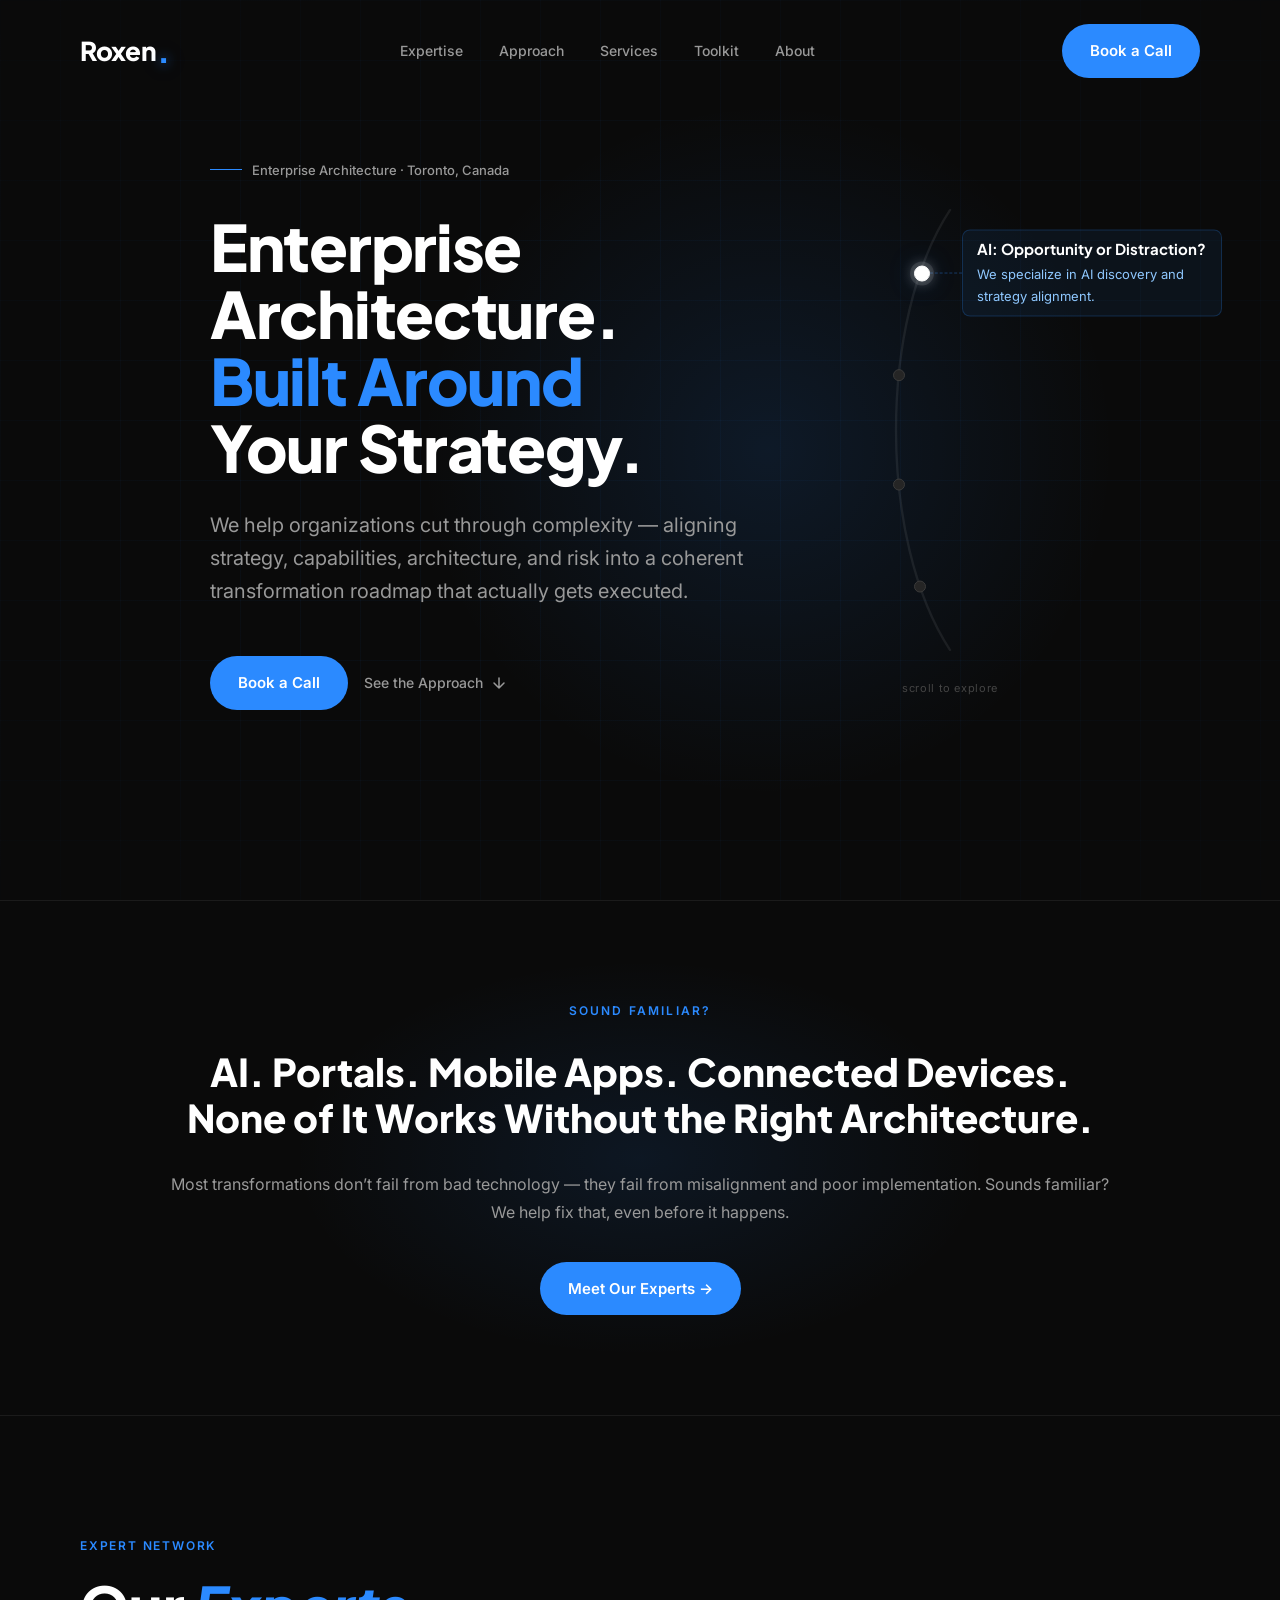
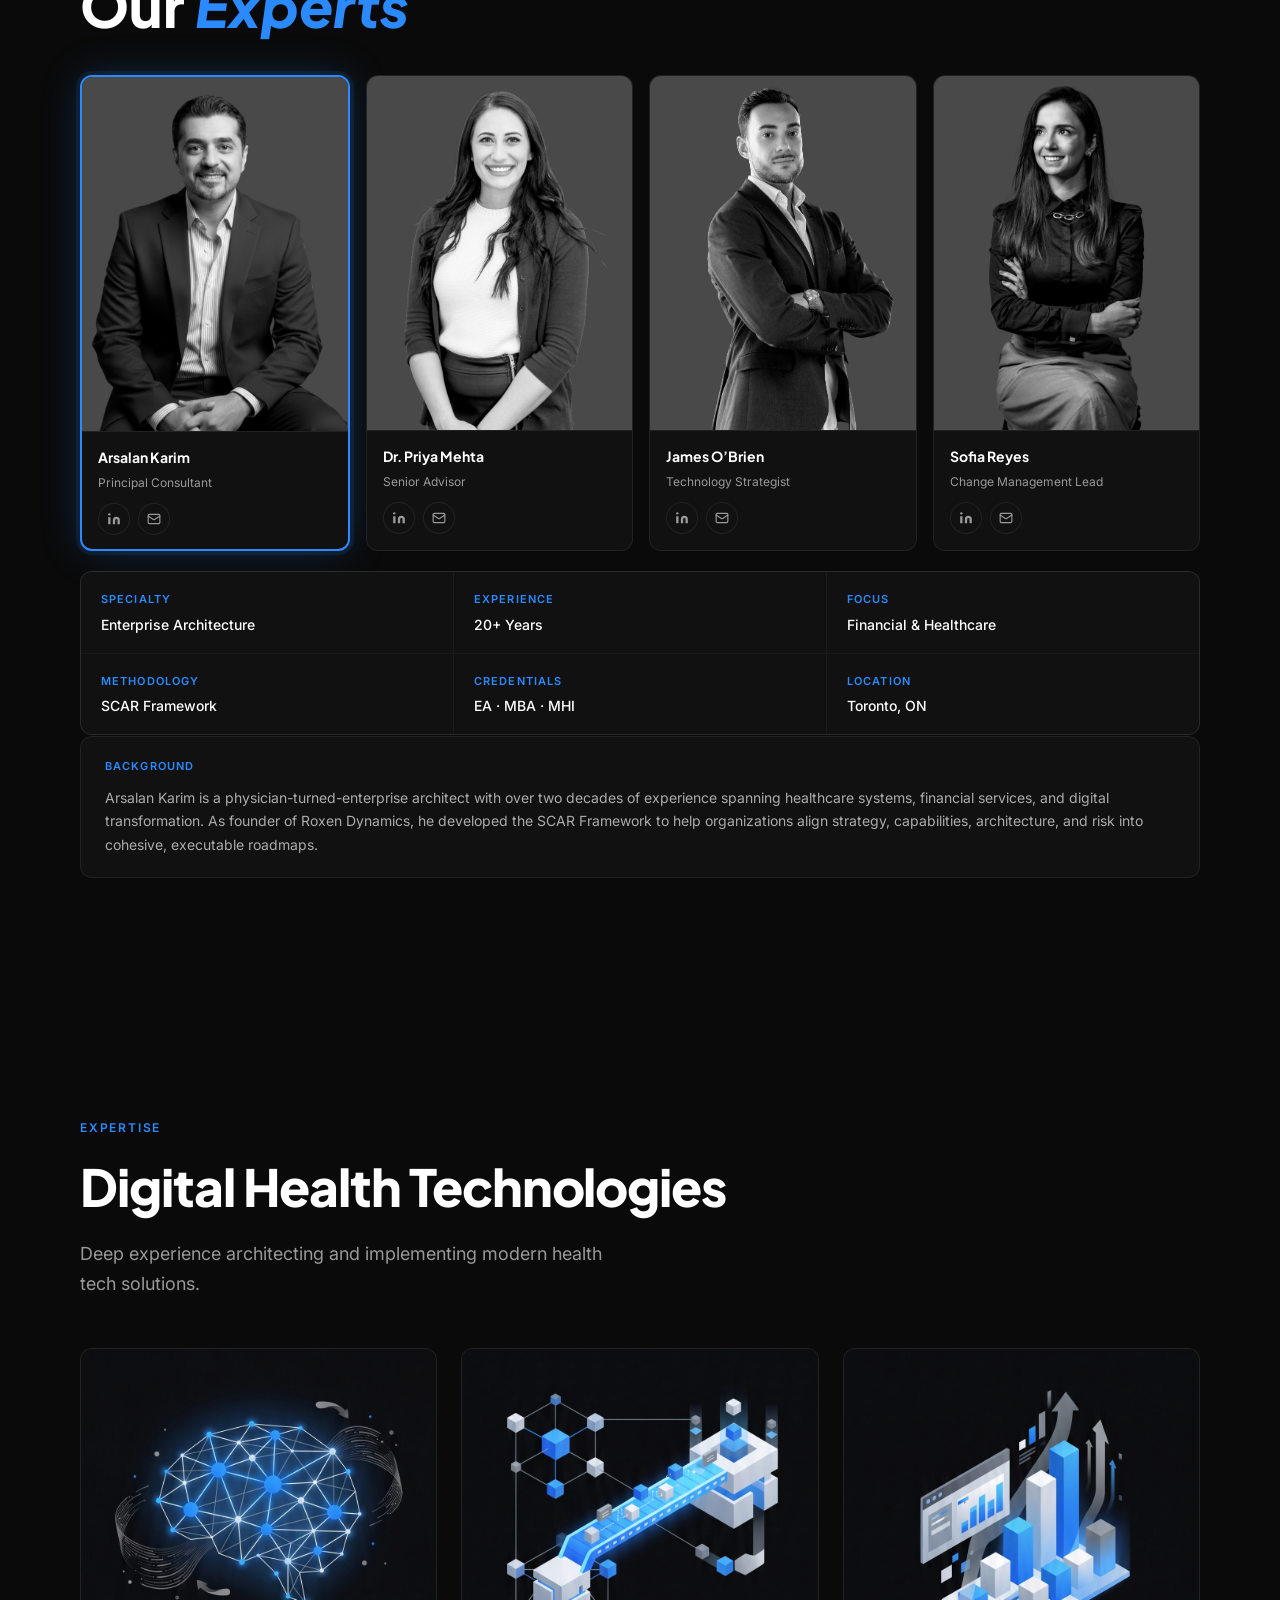
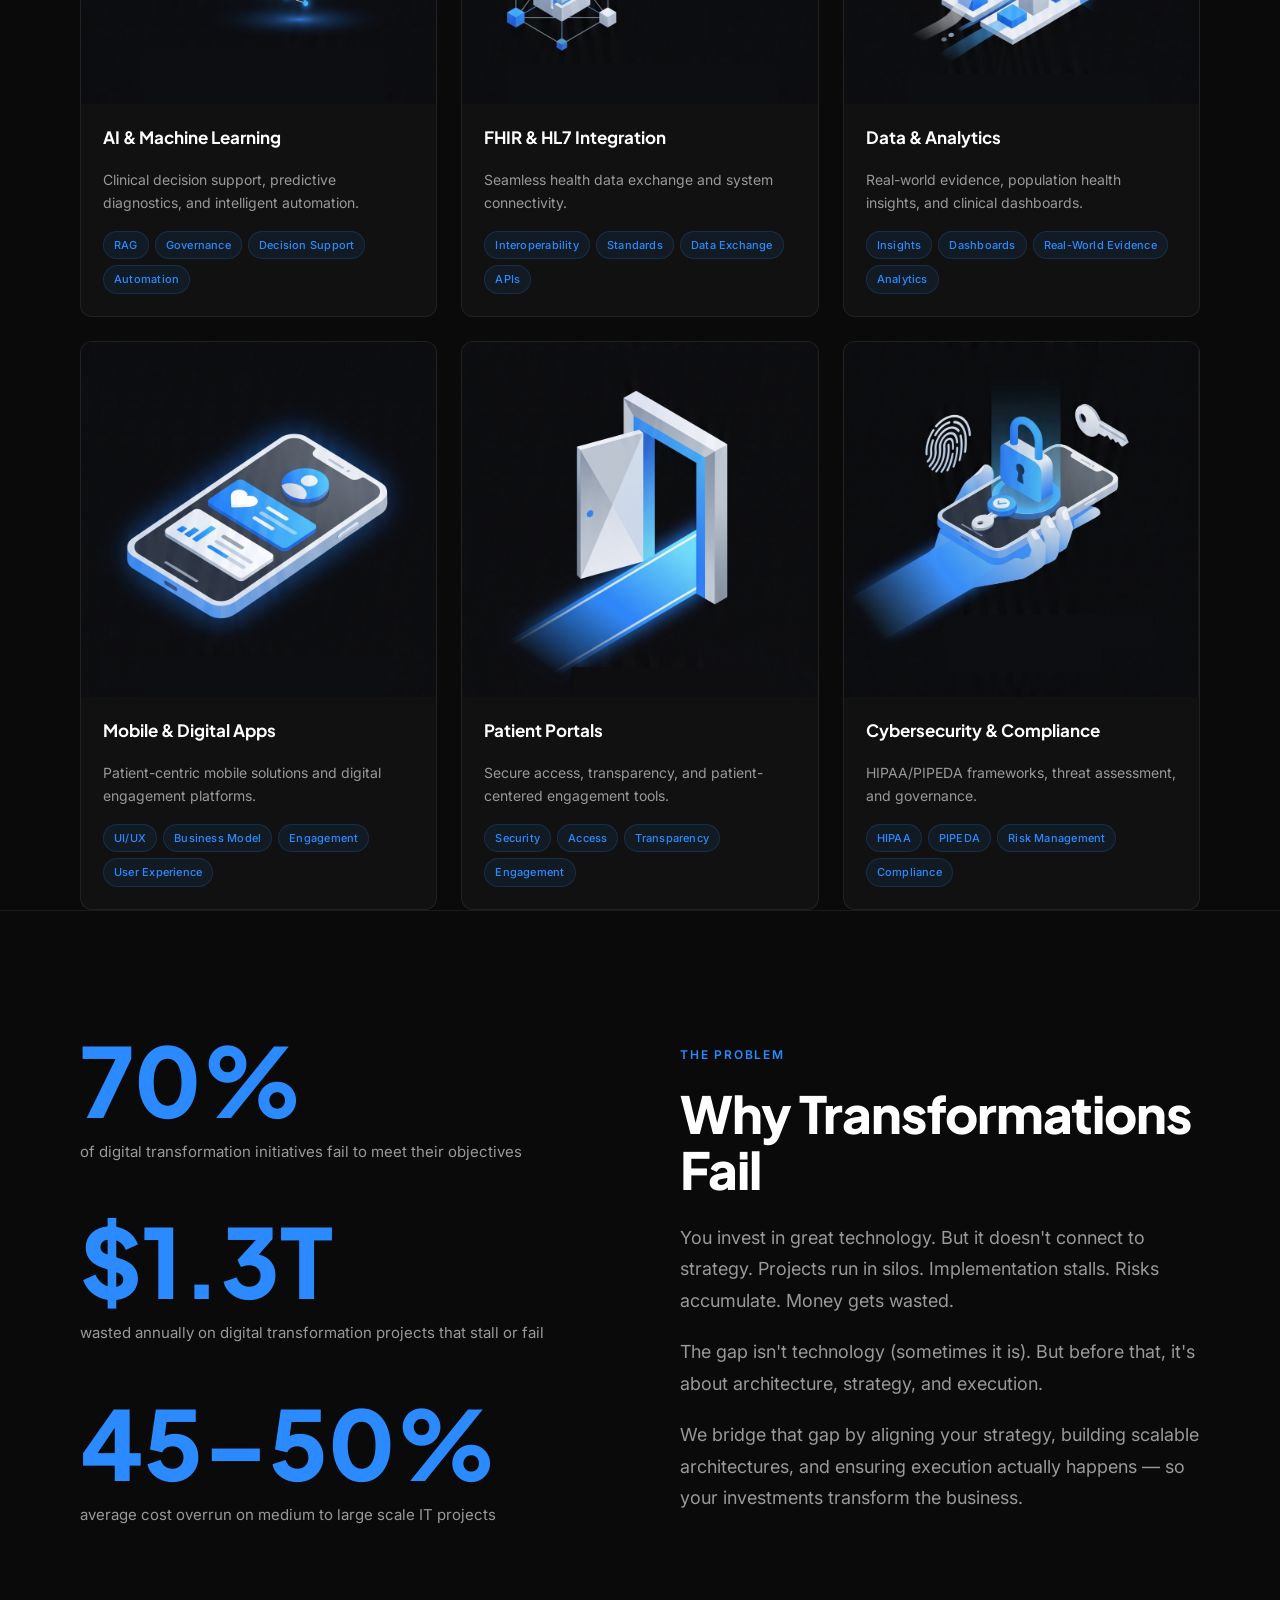
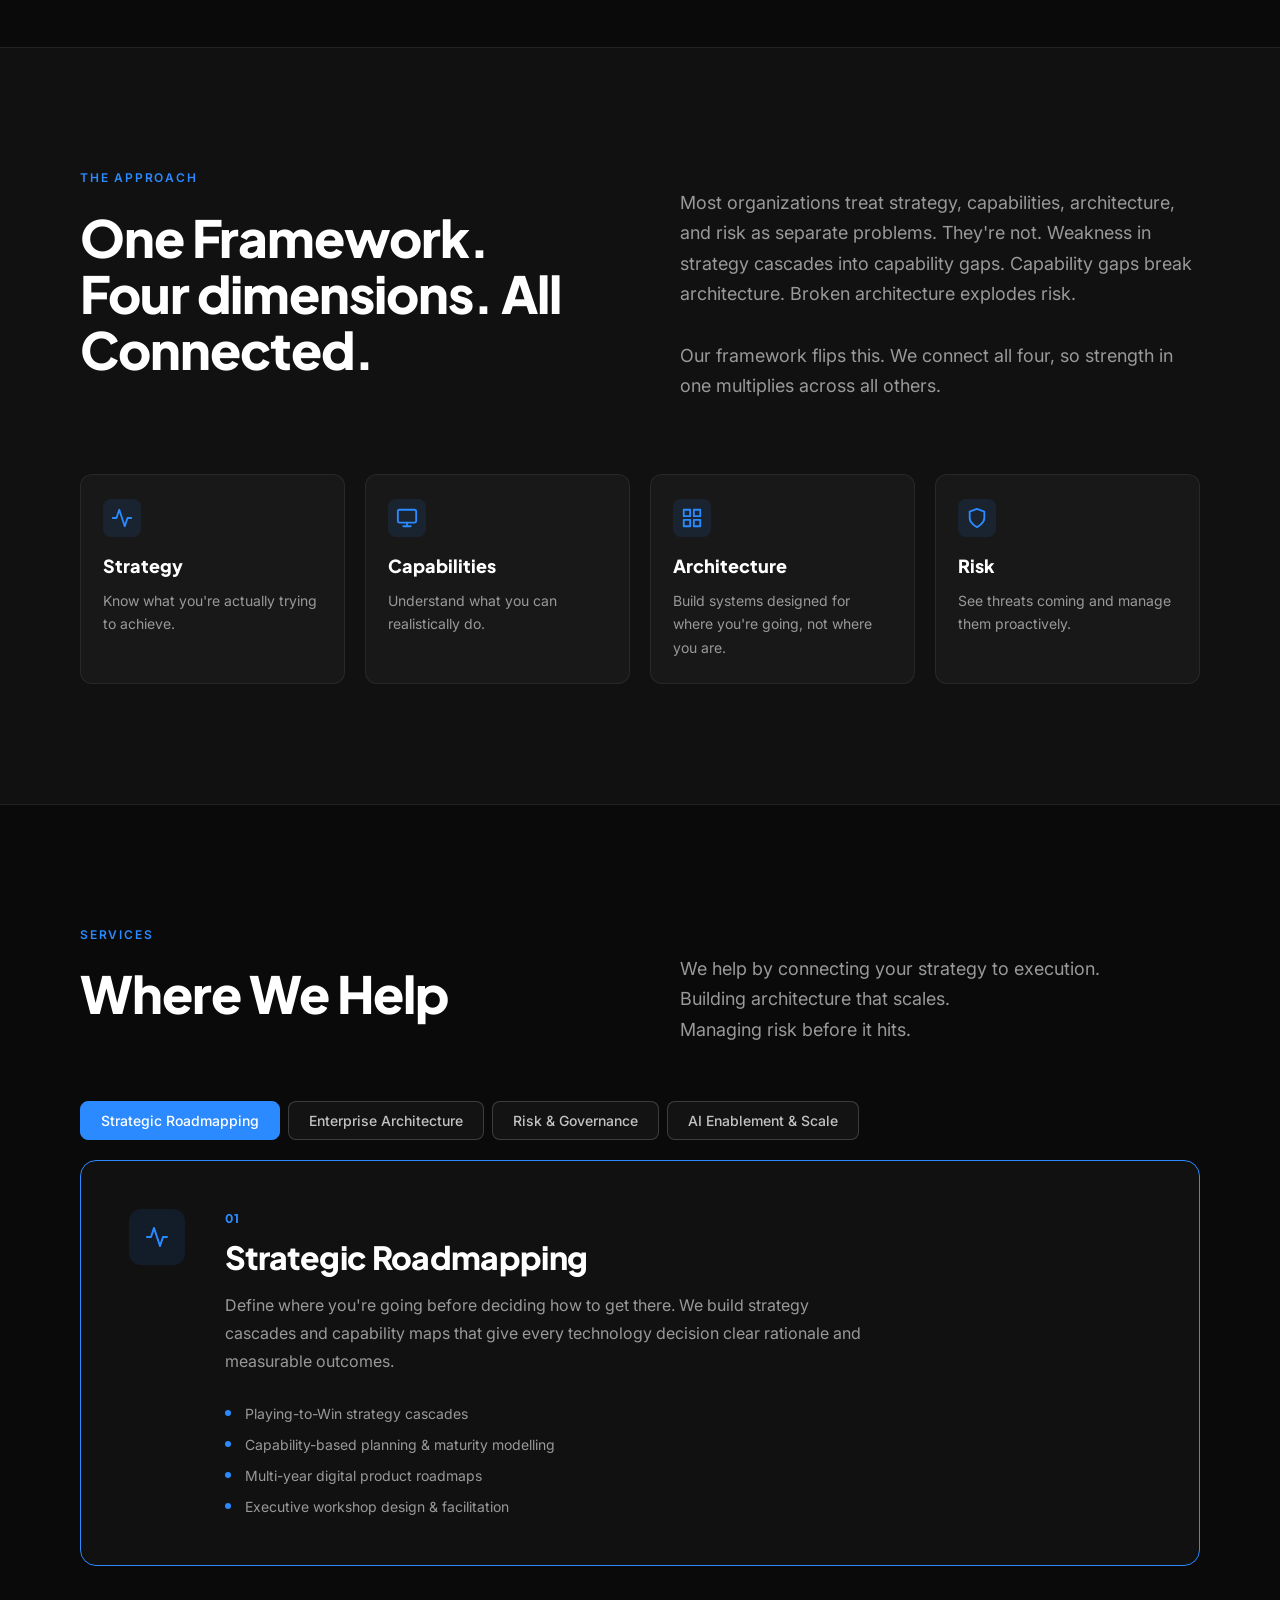
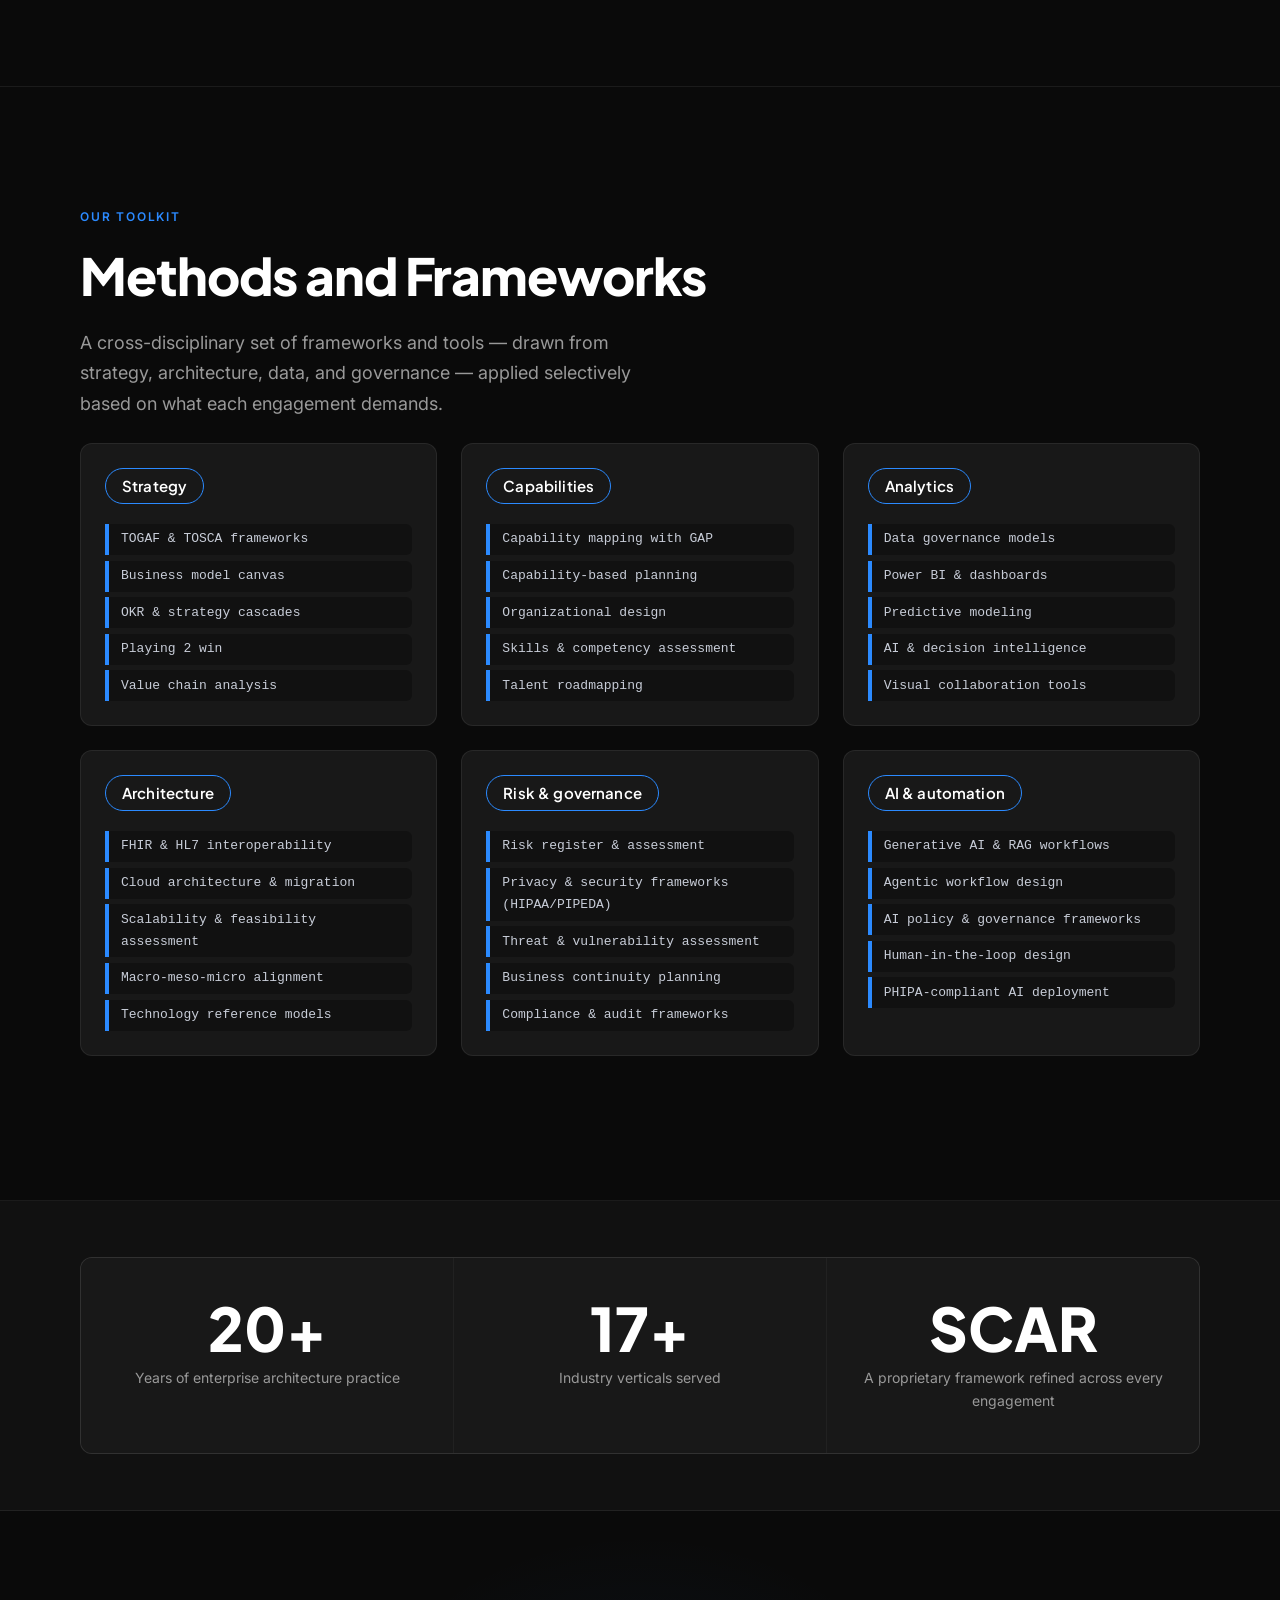
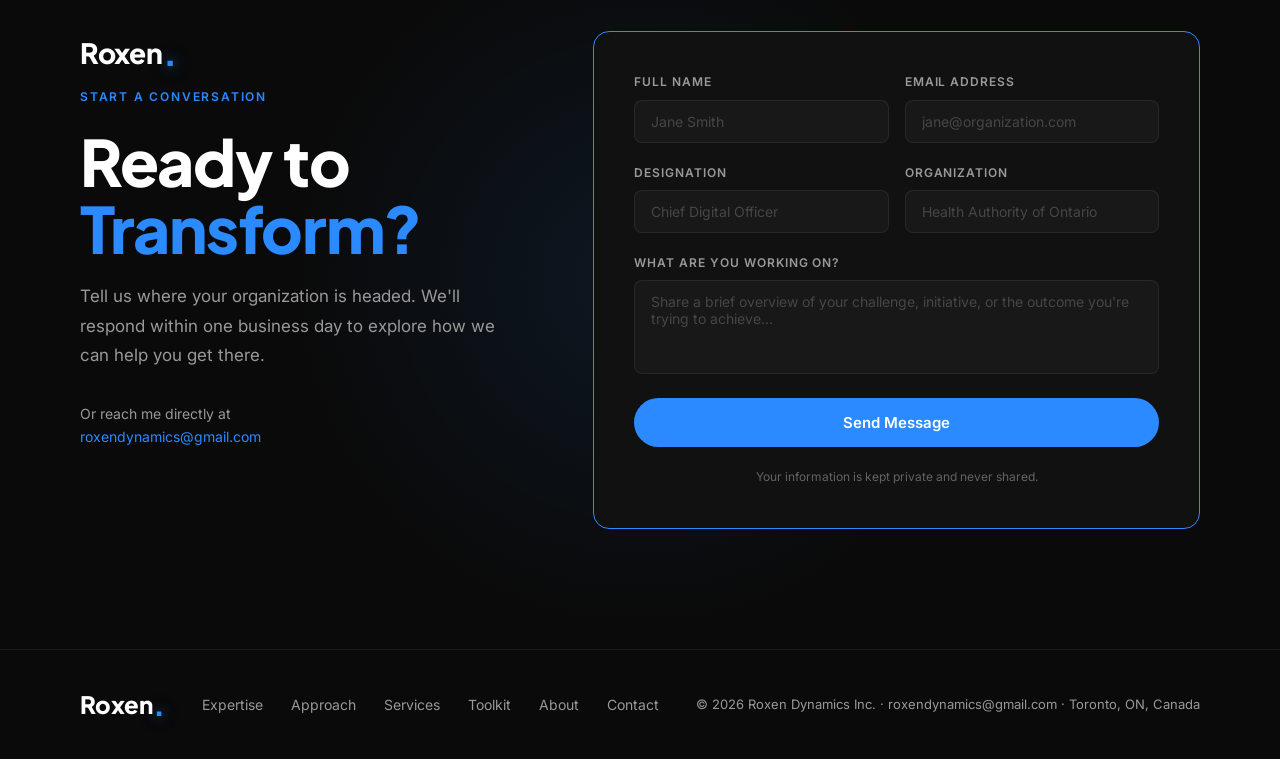
==== docs/index.html @ beaac548 "Rename website/ to docs/ for GitHub Pages" ====
<!DOCTYPE html>
<html lang="en">

<head>
  <meta charset="UTF-8" />
  <meta name="viewport" content="width=device-width, initial-scale=1.0" />

  <!-- Primary SEO -->
  <title>Roxen Dynamics | Enterprise Architecture & Digital Transformation Consulting — Toronto</title>
  <meta name="description" content="Roxen Dynamics helps healthcare and enterprise organizations cut through complexity with the SCAR framework — aligning Strategy, Capabilities, Architecture, and Risk into executable transformation roadmaps. Led by Arsalan Karim, Toronto." />
  <meta name="keywords" content="enterprise architecture consulting, digital transformation, strategy consulting, healthcare IT consulting, business architecture, TOGAF, FHIR HL7, AI governance healthcare, risk management, capability planning, Toronto consultant" />
  <meta name="author" content="Arsalan Karim" />
  <meta name="robots" content="index, follow" />
  <link rel="canonical" href="https://www.roxendynamics.com/" />

  <!-- Open Graph (Facebook / LinkedIn) -->
  <meta property="og:type" content="website" />
  <meta property="og:url" content="https://www.roxendynamics.com/" />
  <meta property="og:title" content="Roxen Dynamics | Enterprise Architecture & Digital Transformation" />
  <meta property="og:description" content="We help organizations align strategy, capabilities, architecture, and risk into coherent transformation roadmaps that actually get executed. SCAR framework. Healthcare & enterprise focus. Toronto." />
  <meta property="og:image" content="https://www.roxendynamics.com/EA_picture3.png" />
  <meta property="og:image:width" content="1200" />
  <meta property="og:image:height" content="630" />
  <meta property="og:site_name" content="Roxen Dynamics" />
  <meta property="og:locale" content="en_CA" />


  <!-- Geo / Local SEO -->
  <meta name="geo.region" content="CA-ON" />
  <meta name="geo.placename" content="Toronto, Ontario, Canada" />

  <!-- Preconnect for performance -->
  <link rel="preconnect" href="https://fonts.googleapis.com" />
  <link rel="preconnect" href="https://fonts.gstatic.com" crossorigin />

  <!-- Schema.org JSON-LD -->
  <script type="application/ld+json">
  {
    "@context": "https://schema.org",
    "@graph": [
      {
        "@type": "Organization",
        "@id": "https://www.roxendynamics.com/#organization",
        "name": "Roxen Dynamics",
        "url": "https://www.roxendynamics.com",
        "logo": "https://www.roxendynamics.com/EA_picture3.png",
        "description": "Enterprise architecture and digital transformation consulting firm specializing in the SCAR framework — Strategy, Capabilities, Architecture, Risk.",
        "email": "roxendynamics@gmail.com",
        "address": {
          "@type": "PostalAddress",
          "addressLocality": "Toronto",
          "addressRegion": "ON",
          "addressCountry": "CA"
        },
        "founder": {
          "@id": "https://www.roxendynamics.com/#person"
        },
        "sameAs": [
          "https://www.linkedin.com/in/arsalan-karim"
        ]
      },
      {
        "@type": "Person",
        "@id": "https://www.roxendynamics.com/#person",
        "name": "Arsalan Karim",
        "jobTitle": "Principal Consultant, Enterprise Architect",
        "description": "Physician and Senior Enterprise Architect with 10+ years in digital transformation and AI governance in healthcare. Sessional Lecturer at IHPME, University of Toronto.",
        "url": "https://www.roxendynamics.com",
        "email": "roxendynamics@gmail.com",
        "alumniOf": [
          { "@type": "CollegeOrUniversity", "name": "University of Toronto" },
          { "@type": "CollegeOrUniversity", "name": "Andrew University" }
        ],
        "worksFor": { "@id": "https://www.roxendynamics.com/#organization" },
        "sameAs": ["https://www.linkedin.com/in/arsalan-karim"]
      },
      {
        "@type": "ProfessionalService",
        "@id": "https://www.roxendynamics.com/#service",
        "name": "Roxen Dynamics Consulting",
        "provider": { "@id": "https://www.roxendynamics.com/#organization" },
        "areaServed": { "@type": "Country", "name": "Canada" },
        "serviceType": [
          "Enterprise Architecture Consulting",
          "Digital Transformation Strategy",
          "AI Enablement and Governance",
          "Risk and Governance Advisory",
          "Healthcare IT Strategy"
        ],
        "url": "https://www.roxendynamics.com"
      }
    ]
  }
  </script>

  <link rel="stylesheet" href="style.css" />
</head>

<body>

  <!-- Skip to main content (accessibility + SEO) -->
  <a href="#main-content" class="skip-link">Skip to main content</a>

  <!-- ═══════════════════════════════════════════════
       NAVIGATION
  ════════════════════════════════════════════════ -->
  <nav id="nav" aria-label="Primary navigation">
    <div class="container">
      <div class="nav-inner">
        <a href="#hero" class="nav-logo roxen-logo">Roxen<span>.</span></a>
        <ul class="nav-links">
          <li><a href="#expertise">Expertise</a></li>
          <li><a href="#approach">Approach</a></li>
          <li><a href="#services">Services</a></li>
          <li><a href="#toolkit">Toolkit</a></li>
          <li><a href="#about">About</a></li>
        </ul>
        <a href="mailto:roxendynamics@gmail.com" class="btn btn-primary nav-cta">Book a Call</a>
        <button class="hamburger" aria-label="Open menu">
          <span></span><span></span><span></span>
        </button>
      </div>
    </div>
  </nav>

  <!-- Mobile menu -->
  <div class="mobile-menu" aria-hidden="true">
    <a href="#expertise">Expertise</a>
    <a href="#approach">Approach</a>
    <a href="#services">Services</a>
    <a href="#toolkit">Toolkit</a>
    <a href="#about">About</a>
    <a href="mailto:roxendynamics@gmail.com" class="btn btn-primary" style="margin-top:16px">Book a Call</a>
  </div>

  <main id="main-content">

  <!-- ═══════════════════════════════════════════════
       HERO
  ════════════════════════════════════════════════ -->
  <section id="hero" aria-label="Hero">
    <div class="hero-grid"></div>
    <div class="hero-glow"></div>
    <div class="container">
      <div class="hero-inner">

        <div class="hero-content">
          <div class="hero-eyebrow fade-up">Enterprise Architecture · Toronto, Canada</div>
          <h1 class="display hero-title fade-up">
            Enterprise<br>
            Architecture.<br>
            <em>Built Around</em><br>
            Your Strategy.
          </h1>
          <p class="hero-sub fade-up">
            We help organizations cut through complexity — aligning strategy, capabilities, architecture, and risk into a
            coherent transformation roadmap that actually gets executed.
          </p>
          <div class="hero-actions fade-up">
            <a href="mailto:roxendynamics@gmail.com" class="btn btn-primary">Book a Call</a>
            <a href="#approach" class="hero-arrow">
              See the Approach
              <svg width="16" height="16" viewBox="0 0 16 16" fill="none">
                <path d="M8 3v10M3 8l5 5 5-5" stroke="currentColor" stroke-width="1.5" stroke-linecap="round"
                  stroke-linejoin="round" />
              </svg>
            </a>
          </div>
        </div>

        <!-- Vertical arch milestone component -->
        <div class="hero-arch-wrap" aria-hidden="true">
          <div class="arch-track">

            <svg class="arch-svg" viewBox="0 0 200 480" preserveAspectRatio="none"
                 xmlns="http://www.w3.org/2000/svg">
              <path class="arch-path-bg"
                    d="M 100 20 C 40 130, 40 350, 100 460"
                    fill="none" stroke="rgba(255,255,255,0.07)" stroke-width="2"
                    stroke-linecap="round"/>
              <path class="arch-path-fill"
                    d="M 100 20 C 40 130, 40 350, 100 460"
                    fill="none" stroke="#2B8AFF" stroke-width="2.5"
                    stroke-linecap="round"/>
            </svg>

            <div class="arch-node" data-index="0">
              <div class="arch-dot"></div>
              <div class="arch-connector"></div>
              <div class="arch-label">
                <span class="arch-label-title">AI: Opportunity or Distraction?</span>
                <span class="arch-label-tag">We specialize in AI discovery and strategy alignment.</span>
              </div>
            </div>

            <div class="arch-node" data-index="1">
              <div class="arch-dot"></div>
              <div class="arch-connector"></div>
              <div class="arch-label">
                <span class="arch-label-title">Legacy Systems Blocking Growth?</span>
                <span class="arch-label-tag">We help with strategic modernization roadmaps.</span>
              </div>
            </div>

            <div class="arch-node" data-index="2">
              <div class="arch-dot"></div>
              <div class="arch-connector"></div>
              <div class="arch-label">
                <span class="arch-label-title">Scaling Without Breaking?</span>
                <span class="arch-label-tag">We specialize in future-ready architecture design.</span>
              </div>
            </div>

            <div class="arch-node" data-index="3">
              <div class="arch-dot"></div>
              <div class="arch-connector"></div>
              <div class="arch-label">
                <span class="arch-label-title">Transformation Stalling?</span>
                <span class="arch-label-tag">We help align strategy, architecture, and execution.</span>
              </div>
            </div>

          </div>
          <div class="arch-hint">scroll to explore</div>
        </div>

      </div>
    </div>
  </section>

  <!-- ═══════════════════════════════════════════════
       VALUE PROPOSITION BANNER
  ════════════════════════════════════════════════ -->
  <section id="value-prop" aria-label="Who we help">
    <div class="vp-glow"></div>
    <div class="container">
      <div class="vp-inner">
        <div class="vp-eyebrow fade-up">Sound Familiar?</div>
        <h2 class="vp-heading fade-up">
          AI. Portals. Mobile Apps. Connected Devices.<br>None of It Works Without the Right Architecture.
        </h2>
        <p class="vp-sub fade-up">
          Most transformations don&rsquo;t fail from bad technology &mdash; they fail from misalignment and poor implementation. Sounds familiar? We help fix that, even before it happens.
        </p>
        <a href="#team" class="btn btn-primary vp-btn fade-up">Meet Our Experts &rarr;</a>
      </div>
    </div>
  </section>

  <!-- ═══════════════════════════════════════════════
       TEAM — Our Expert Network
  ════════════════════════════════════════════════ -->
  <section id="team" aria-label="Our Expert Network">
    <div class="container">

      <!-- Heading -->
      <div class="team-header fade-up">
        <div class="section-label">Expert Network</div>
        <h2 class="team-heading">Our <em>Experts</em></h2>
      </div>

      <!-- Card strip -->
      <div class="team-cards fade-up" id="team-cards">

          <div class="team-card active" data-index="0" role="button" tabindex="0" aria-pressed="true">
            <img src="arsalan_profile2.png" alt="Arsalan Karim" class="team-avatar-img" loading="lazy">
            <div class="team-card-footer">
              <p class="team-card-name">Arsalan Karim</p>
              <p class="team-card-role">Principal Consultant</p>
              <div class="team-card-social">
                <a href="https://www.linkedin.com/in/arsalan-karim/" class="social-icon" target="_blank" rel="noopener" aria-label="LinkedIn" onclick="event.stopPropagation()">
                  <svg width="14" height="14" viewBox="0 0 24 24" fill="currentColor"><path d="M16 8a6 6 0 016 6v7h-4v-7a2 2 0 00-2-2 2 2 0 00-2 2v7h-4v-7a6 6 0 016-6zM2 9h4v12H2z"/><circle cx="4" cy="4" r="2"/></svg>
                </a>
                <a href="mailto:roxendynamics@gmail.com" class="social-icon" aria-label="Email" onclick="event.stopPropagation()">
                  <svg width="14" height="14" viewBox="0 0 24 24" fill="none" stroke="currentColor" stroke-width="2" stroke-linecap="round" stroke-linejoin="round"><rect x="2" y="4" width="20" height="16" rx="2"/><path d="m22 7-8.97 5.7a1.94 1.94 0 01-2.06 0L2 7"/></svg>
                </a>
              </div>
            </div>
          </div>

          <div class="team-card" data-index="1" role="button" tabindex="0" aria-pressed="false">
            <img src="sample_consultant1.png" alt="Dr. Priya Mehta" class="team-avatar-img" loading="lazy">
            <div class="team-card-footer">
              <p class="team-card-name">Dr. Priya Mehta</p>
              <p class="team-card-role">Senior Advisor</p>
              <div class="team-card-social">
                <a href="https://www.linkedin.com/in/" class="social-icon" target="_blank" rel="noopener" aria-label="LinkedIn" onclick="event.stopPropagation()">
                  <svg width="14" height="14" viewBox="0 0 24 24" fill="currentColor"><path d="M16 8a6 6 0 016 6v7h-4v-7a2 2 0 00-2-2 2 2 0 00-2 2v7h-4v-7a6 6 0 016-6zM2 9h4v12H2z"/><circle cx="4" cy="4" r="2"/></svg>
                </a>
                <a href="mailto:roxendynamics@gmail.com" class="social-icon" aria-label="Email" onclick="event.stopPropagation()">
                  <svg width="14" height="14" viewBox="0 0 24 24" fill="none" stroke="currentColor" stroke-width="2" stroke-linecap="round" stroke-linejoin="round"><rect x="2" y="4" width="20" height="16" rx="2"/><path d="m22 7-8.97 5.7a1.94 1.94 0 01-2.06 0L2 7"/></svg>
                </a>
              </div>
            </div>
          </div>

          <div class="team-card" data-index="2" role="button" tabindex="0" aria-pressed="false">
            <img src="sample_consultant2.png" alt="James O'Brien" class="team-avatar-img" loading="lazy">
            <div class="team-card-footer">
              <p class="team-card-name">James O&rsquo;Brien</p>
              <p class="team-card-role">Technology Strategist</p>
              <div class="team-card-social">
                <a href="https://www.linkedin.com/in/" class="social-icon" target="_blank" rel="noopener" aria-label="LinkedIn" onclick="event.stopPropagation()">
                  <svg width="14" height="14" viewBox="0 0 24 24" fill="currentColor"><path d="M16 8a6 6 0 016 6v7h-4v-7a2 2 0 00-2-2 2 2 0 00-2 2v7h-4v-7a6 6 0 016-6zM2 9h4v12H2z"/><circle cx="4" cy="4" r="2"/></svg>
                </a>
                <a href="mailto:roxendynamics@gmail.com" class="social-icon" aria-label="Email" onclick="event.stopPropagation()">
                  <svg width="14" height="14" viewBox="0 0 24 24" fill="none" stroke="currentColor" stroke-width="2" stroke-linecap="round" stroke-linejoin="round"><rect x="2" y="4" width="20" height="16" rx="2"/><path d="m22 7-8.97 5.7a1.94 1.94 0 01-2.06 0L2 7"/></svg>
                </a>
              </div>
            </div>
          </div>

          <div class="team-card" data-index="3" role="button" tabindex="0" aria-pressed="false">
            <img src="sample_consultant3.png" alt="Sofia Reyes" class="team-avatar-img" loading="lazy">
            <div class="team-card-footer">
              <p class="team-card-name">Sofia Reyes</p>
              <p class="team-card-role">Change Management Lead</p>
              <div class="team-card-social">
                <a href="https://www.linkedin.com/in/" class="social-icon" target="_blank" rel="noopener" aria-label="LinkedIn" onclick="event.stopPropagation()">
                  <svg width="14" height="14" viewBox="0 0 24 24" fill="currentColor"><path d="M16 8a6 6 0 016 6v7h-4v-7a2 2 0 00-2-2 2 2 0 00-2 2v7h-4v-7a6 6 0 016-6zM2 9h4v12H2z"/><circle cx="4" cy="4" r="2"/></svg>
                </a>
                <a href="mailto:roxendynamics@gmail.com" class="social-icon" aria-label="Email" onclick="event.stopPropagation()">
                  <svg width="14" height="14" viewBox="0 0 24 24" fill="none" stroke="currentColor" stroke-width="2" stroke-linecap="round" stroke-linejoin="round"><rect x="2" y="4" width="20" height="16" rx="2"/><path d="m22 7-8.97 5.7a1.94 1.94 0 01-2.06 0L2 7"/></svg>
                </a>
              </div>
            </div>
          </div>


      </div>

      <!-- Metadata grid -->
      <div class="team-meta-grid fade-up" id="team-meta">
        <div class="team-meta-cell"><span class="meta-label">Specialty</span><span class="meta-value" id="tm-specialty">Enterprise Architecture</span></div>
        <div class="team-meta-cell"><span class="meta-label">Experience</span><span class="meta-value" id="tm-experience">20+ Years</span></div>
        <div class="team-meta-cell"><span class="meta-label">Focus</span><span class="meta-value" id="tm-focus">Financial &amp; Healthcare</span></div>
        <div class="team-meta-cell"><span class="meta-label">Methodology</span><span class="meta-value" id="tm-methodology">SCAR Framework</span></div>
        <div class="team-meta-cell"><span class="meta-label">Credentials</span><span class="meta-value" id="tm-credentials">EA · MBA · MHI</span></div>
        <div class="team-meta-cell"><span class="meta-label">Location</span><span class="meta-value" id="tm-location">Toronto, ON</span></div>
      </div>

      <!-- Background -->
      <div class="team-bg-box fade-up" id="team-bg-box">
        <span class="meta-label">Background</span>
        <p class="team-bg-text" id="tm-background">Arsalan Karim is a physician-turned-enterprise architect with over two decades of experience spanning healthcare systems, financial services, and digital transformation. As founder of Roxen Dynamics, he developed the SCAR Framework to help organizations align strategy, capabilities, architecture, and risk into cohesive, executable roadmaps.</p>
      </div>

    </div>
  </section>

  <!-- ═══════════════════════════════════════════════
       INTRO BANNER — disabled, re-enable when needed
  ════════════════════════════════════════════════ -->
  <!--
  <section id="intro" aria-label="Introduction">

    <div class="intro-left fade-up">
      <div class="roxen-logo intro-logo">Roxen<span>.</span></div>
      <span class="intro-greeting">Hello, I'm</span>
      <h2 class="intro-name">Arsalan<br>Karim</h2>
      <div class="intro-social">
        <a href="https://www.linkedin.com/in/arsalan-karim/" class="intro-social-icon" aria-label="LinkedIn" target="_blank" rel="noopener">
          <svg width="18" height="18" viewBox="0 0 24 24" fill="currentColor">
            <path d="M16 8a6 6 0 016 6v7h-4v-7a2 2 0 00-2-2 2 2 0 00-2 2v7h-4v-7a6 6 0 016-6zM2 9h4v12H2z" />
            <circle cx="4" cy="4" r="2" />
          </svg>
        </a>
        <a href="mailto:roxendynamics@gmail.com" class="intro-social-icon" aria-label="Email">
          <svg width="18" height="18" viewBox="0 0 24 24" fill="none" stroke="currentColor" stroke-width="2"
            stroke-linecap="round" stroke-linejoin="round">
            <rect x="2" y="4" width="20" height="16" rx="2" />
            <path d="m22 7-8.97 5.7a1.94 1.94 0 01-2.06 0L2 7" />
          </svg>
        </a>
      </div>
    </div>

    <div class="intro-center">
      <img src="profilepic3.png" alt="Arsalan Karim — Physician, Enterprise Architect and Strategy Consultant at Roxen Dynamics" class="intro-photo" loading="eager" fetchpriority="high" />
    </div>

    <div class="intro-right fade-up">
      <span class="intro-role-label">Physician &nbsp;·&nbsp; Business Architect</span>
      <h2 class="intro-role">Strategy<br><em>Consultant</em></h2>
    </div>
  </section>
  -->

  <!-- ═══════════════════════════════════════════════
       EXPERTISE — Digital Health
  ════════════════════════════════════════════════ -->
  <section id="expertise" aria-label="Digital Health Expertise">
    <div class="container">

      <div class="section-header fade-up">
        <div class="section-label">Expertise</div>
        <h2 class="section-heading">Digital Health Technologies</h2>
        <p class="section-sub">Deep experience architecting and implementing modern health tech solutions.</p>
      </div>

      <div class="expertise-grid">

        <div class="expertise-card fade-up">
          <div class="expertise-img-wrap">
            <img src="AI_healthcare.png" alt="" loading="lazy" aria-hidden="true">
          </div>
          <h3 class="expertise-title">AI & Machine Learning</h3>
          <p class="expertise-desc">Clinical decision support, predictive diagnostics, and intelligent automation.</p>
          <div class="expertise-chips">
            <span class="expertise-chip">RAG</span>
            <span class="expertise-chip">Governance</span>
            <span class="expertise-chip">Decision Support</span>
            <span class="expertise-chip">Automation</span>
          </div>
        </div>

        <div class="expertise-card fade-up">
          <div class="expertise-img-wrap">
            <img src="interoperability.png" alt="" loading="lazy" aria-hidden="true">
          </div>
          <h3 class="expertise-title">FHIR & HL7 Integration</h3>
          <p class="expertise-desc">Seamless health data exchange and system connectivity.</p>
          <div class="expertise-chips">
            <span class="expertise-chip">Interoperability</span>
            <span class="expertise-chip">Standards</span>
            <span class="expertise-chip">Data Exchange</span>
            <span class="expertise-chip">APIs</span>
          </div>
        </div>

        <div class="expertise-card fade-up">
          <div class="expertise-img-wrap">
            <img src="data_analytics.png" alt="" loading="lazy" aria-hidden="true">
          </div>
          <h3 class="expertise-title">Data & Analytics</h3>
          <p class="expertise-desc">Real-world evidence, population health insights, and clinical dashboards.</p>
          <div class="expertise-chips">
            <span class="expertise-chip">Insights</span>
            <span class="expertise-chip">Dashboards</span>
            <span class="expertise-chip">Real-World Evidence</span>
            <span class="expertise-chip">Analytics</span>
          </div>
        </div>

        <div class="expertise-card fade-up">
          <div class="expertise-img-wrap">
            <img src="mobile_apps.png" alt="" loading="lazy" aria-hidden="true">
          </div>
          <h3 class="expertise-title">Mobile & Digital Apps</h3>
          <p class="expertise-desc">Patient-centric mobile solutions and digital engagement platforms.</p>
          <div class="expertise-chips">
            <span class="expertise-chip">UI/UX</span>
            <span class="expertise-chip">Business Model</span>
            <span class="expertise-chip">Engagement</span>
            <span class="expertise-chip">User Experience</span>
          </div>
        </div>

        <div class="expertise-card fade-up">
          <div class="expertise-img-wrap">
            <img src="patient_portals.png" alt="" loading="lazy" aria-hidden="true">
          </div>
          <h3 class="expertise-title">Patient Portals</h3>
          <p class="expertise-desc">Secure access, transparency, and patient-centered engagement tools.</p>
          <div class="expertise-chips">
            <span class="expertise-chip">Security</span>
            <span class="expertise-chip">Access</span>
            <span class="expertise-chip">Transparency</span>
            <span class="expertise-chip">Engagement</span>
          </div>
        </div>

        <div class="expertise-card fade-up">
          <div class="expertise-img-wrap">
            <img src="cyber.png" alt="" loading="lazy" aria-hidden="true">
          </div>
          <h3 class="expertise-title">Cybersecurity & Compliance</h3>
          <p class="expertise-desc">HIPAA/PIPEDA frameworks, threat assessment, and governance.</p>
          <div class="expertise-chips">
            <span class="expertise-chip">HIPAA</span>
            <span class="expertise-chip">PIPEDA</span>
            <span class="expertise-chip">Risk Management</span>
            <span class="expertise-chip">Compliance</span>
          </div>
        </div>

      </div>
    </div>
  </section>

  <!-- ═══════════════════════════════════════════════
       PROBLEM
  ════════════════════════════════════════════════ -->
  <section id="problem" aria-label="Why digital transformations fail">
    <div class="container">
      <div class="problem-grid">

        <div class="problem-stats">
          <div class="fade-up">
            <div class="problem-stat">70%</div>
            <div class="problem-stat-label">of digital transformation initiatives fail to meet their objectives</div>
          </div>
          <div class="fade-up">
            <div class="problem-stat">$1.3T</div>
            <div class="problem-stat-label">wasted annually on digital transformation projects that stall or fail</div>
          </div>
          <div class="fade-up">
            <div class="problem-stat">45–50%</div>
            <div class="problem-stat-label">average cost overrun on medium to large scale IT projects</div>
          </div>
        </div>

        <div class="problem-text fade-up">
          <div class="section-label">The Problem</div>
          <h2 class="section-heading">Why Transformations Fail</h2>
          <p>You invest in great technology. But it doesn't connect to strategy. Projects run in silos. Implementation
            stalls. Risks accumulate. Money gets wasted.</p>
          <p>The gap isn't technology (sometimes it is). But before that, it's about architecture, strategy, and
            execution.</p>
          <p>We bridge that gap by aligning your strategy, building scalable architectures, and
            ensuring execution actually happens — so your investments transform the business.</p>
        </div>

      </div>
    </div>
  </section>

  <!-- ═══════════════════════════════════════════════
       APPROACH — SCAR
  ════════════════════════════════════════════════ -->
  <section id="approach" aria-label="SCAR Framework">
    <div class="container">

      <div class="approach-header">
        <div class="fade-up">
          <div class="section-label">The Approach</div>
          <h2 class="section-heading">One Framework. Four dimensions. All Connected.
          </h2>
        </div>
        <div class="section-sub fade-up">
          Most organizations treat strategy, capabilities, architecture, and risk as separate problems. They're not.
          Weakness in strategy cascades into capability gaps. Capability gaps break architecture. Broken architecture
          explodes risk. <br><br>
          Our framework flips this. We connect all four, so strength in one multiplies across all others.
        </div>
      </div>

      <div class="scar-cards" data-stagger>
        <div class="scar-card fade-up">
          <div class="scar-icon">
            <svg width="22" height="22" viewBox="0 0 24 24" fill="none" stroke="#2B8AFF" stroke-width="2"
              stroke-linecap="round" stroke-linejoin="round">
              <polyline points="22 12 18 12 15 21 9 3 6 12 2 12" />
            </svg>
          </div>
          <div class="scar-title">Strategy</div>
          <div class="scar-desc">Know what you're actually trying to achieve.</div>
        </div>
        <div class="scar-card fade-up">
          <div class="scar-icon">
            <svg width="22" height="22" viewBox="0 0 24 24" fill="none" stroke="#2B8AFF" stroke-width="2"
              stroke-linecap="round" stroke-linejoin="round">
              <rect x="2" y="3" width="20" height="14" rx="2" />
              <line x1="8" y1="21" x2="16" y2="21" />
              <line x1="12" y1="17" x2="12" y2="21" />
            </svg>
          </div>
          <div class="scar-title">Capabilities</div>
          <div class="scar-desc">Understand what you can realistically do.</div>
        </div>
        <div class="scar-card fade-up">
          <div class="scar-icon">
            <svg width="22" height="22" viewBox="0 0 24 24" fill="none" stroke="#2B8AFF" stroke-width="2"
              stroke-linecap="round" stroke-linejoin="round">
              <rect x="3" y="3" width="7" height="7" />
              <rect x="14" y="3" width="7" height="7" />
              <rect x="14" y="14" width="7" height="7" />
              <rect x="3" y="14" width="7" height="7" />
            </svg>
          </div>
          <div class="scar-title">Architecture</div>
          <div class="scar-desc">Build systems designed for where you're going, not where you are.</div>
        </div>
        <div class="scar-card fade-up">
          <div class="scar-icon">
            <svg width="22" height="22" viewBox="0 0 24 24" fill="none" stroke="#2B8AFF" stroke-width="2"
              stroke-linecap="round" stroke-linejoin="round">
              <path d="M12 22s8-4 8-10V5l-8-3-8 3v7c0 6 8 10 8 10z" />
            </svg>
          </div>
          <div class="scar-title">Risk</div>
          <div class="scar-desc">See threats coming and manage them proactively.</div>
        </div>
      </div>

    </div>
  </section>

  <!-- ═══════════════════════════════════════════════
       SERVICES
  ════════════════════════════════════════════════ -->
  <section id="services" aria-label="Consulting Services">
    <div class="container">

      <div class="services-header">
        <div class="fade-up">
          <div class="section-label">Services</div>
          <h2 class="section-heading">Where We Help</h2>
        </div>
        <div class="section-sub fade-up">
          We help by connecting your strategy to execution. <br>Building architecture that scales. <br>Managing risk
          before it hits.
        </div>
      </div>

      <div class="service-tabs fade-up">

        <div class="stab-nav">
          <button class="stab-btn active" data-tab="0">Strategic Roadmapping</button>
          <button class="stab-btn" data-tab="1">Enterprise Architecture</button>
          <button class="stab-btn" data-tab="2">Risk &amp; Governance</button>
          <button class="stab-btn" data-tab="3">AI Enablement &amp; Scale</button>
        </div>

        <div class="stab-panels">

          <div class="stab-panel active" data-panel="0">
            <div class="stab-panel-icon">
              <svg width="24" height="24" viewBox="0 0 24 24" fill="none" stroke="#2B8AFF" stroke-width="2" stroke-linecap="round" stroke-linejoin="round">
                <polyline points="22 12 18 12 15 21 9 3 6 12 2 12"/>
              </svg>
            </div>
            <div class="stab-panel-body">
              <div class="stab-panel-num">01</div>
              <h3 class="stab-panel-title">Strategic Roadmapping</h3>
              <p class="stab-panel-desc">Define where you're going before deciding how to get there. We build strategy cascades and capability maps that give every technology decision clear rationale and measurable outcomes.</p>
              <ul class="stab-panel-list">
                <li>Playing-to-Win strategy cascades</li>
                <li>Capability-based planning &amp; maturity modelling</li>
                <li>Multi-year digital product roadmaps</li>
                <li>Executive workshop design &amp; facilitation</li>
              </ul>
            </div>
          </div>

          <div class="stab-panel" data-panel="1">
            <div class="stab-panel-icon">
              <svg width="24" height="24" viewBox="0 0 24 24" fill="none" stroke="#2B8AFF" stroke-width="2" stroke-linecap="round" stroke-linejoin="round">
                <rect x="3" y="3" width="7" height="7"/><rect x="14" y="3" width="7" height="7"/>
                <rect x="14" y="14" width="7" height="7"/><rect x="3" y="14" width="7" height="7"/>
              </svg>
            </div>
            <div class="stab-panel-body">
              <div class="stab-panel-num">02</div>
              <h3 class="stab-panel-title">Enterprise Architecture Design</h3>
              <p class="stab-panel-desc">Design scalable, future-ready systems grounded in your business model, not technology trends. Application landscapes, reference models, and target-state architectures aligned to your strategy.</p>
              <ul class="stab-panel-list">
                <li>TOGAF &amp; FHIR/HL7 interoperability frameworks</li>
                <li>Cloud architecture &amp; migration planning</li>
                <li>Macro-meso-micro alignment</li>
                <li>Vendor evaluation &amp; technology option analysis</li>
              </ul>
            </div>
          </div>

          <div class="stab-panel" data-panel="2">
            <div class="stab-panel-icon">
              <svg width="24" height="24" viewBox="0 0 24 24" fill="none" stroke="#2B8AFF" stroke-width="2" stroke-linecap="round" stroke-linejoin="round">
                <path d="M12 22s8-4 8-10V5l-8-3-8 3v7c0 6 8 10 8 10z"/>
              </svg>
            </div>
            <div class="stab-panel-body">
              <div class="stab-panel-num">03</div>
              <h3 class="stab-panel-title">Risk &amp; Governance</h3>
              <p class="stab-panel-desc">Embed governance into architecture from day one. Risk registers, controls, and compliance alignment — managed proactively, not reactively.</p>
              <ul class="stab-panel-list">
                <li>Risk registers &amp; threat assessments (TRA/PIA)</li>
                <li>PHIPA, PIPEDA &amp; privacy frameworks</li>
                <li>RFx framework design &amp; procurement support</li>
                <li>Business continuity &amp; audit readiness</li>
              </ul>
            </div>
          </div>

          <div class="stab-panel" data-panel="3">
            <div class="stab-panel-icon">
              <svg width="24" height="24" viewBox="0 0 24 24" fill="none" stroke="#2B8AFF" stroke-width="2" stroke-linecap="round" stroke-linejoin="round">
                <circle cx="12" cy="12" r="3"/><path d="M12 1v4M12 19v4M4.22 4.22l2.83 2.83M16.95 16.95l2.83 2.83M1 12h4M19 12h4M4.22 19.78l2.83-2.83M16.95 7.05l2.83-2.83"/>
              </svg>
            </div>
            <div class="stab-panel-body">
              <div class="stab-panel-num">04</div>
              <h3 class="stab-panel-title">AI Enablement, Governance &amp; Scale</h3>
              <p class="stab-panel-desc">Designing responsible AI strategies for healthcare organizations — from RAG workflow architecture and human-in-the-loop governance frameworks to AI policy design, vendor compliance evaluation, and scaled deployment across clinical and operational contexts.</p>
              <ul class="stab-panel-list">
                <li>Generative AI &amp; RAG workflow architecture</li>
                <li>Human-in-the-loop governance frameworks</li>
                <li>AI policy design &amp; vendor compliance evaluation</li>
                <li>PHIPA-compliant AI deployment at scale</li>
              </ul>
            </div>
          </div>

        </div>
      </div>

    </div>
  </section>

  <!-- ═══════════════════════════════════════════════
       TOOLKIT
  ════════════════════════════════════════════════ -->
  <section id="toolkit" aria-label="Methods and Frameworks">
    <div class="container">

      <div class="toolkit-header">
        <div class="fade-up">
          <div class="section-label">Our Toolkit</div>
          <h2 class="section-heading">Methods and Frameworks</h2>
        </div>
        <div class="section-sub fade-up">
          A cross-disciplinary set of frameworks and tools — drawn from strategy, architecture, data, and governance —
          applied selectively based on what each engagement demands.
        </div>
      </div>

      <div style="padding: 1.5rem 0;">
        <div style="display: grid; grid-template-columns: repeat(auto-fit, minmax(280px, 1fr)); gap: 1.5rem;">

          <div
            style="background: var(--surface-2); border: 0.5px solid var(--border); border-radius: var(--radius); padding: 1.5rem;">
            <h3
              style="margin: 0 0 1.25rem 0; display: inline-block; font-family: var(--font-display); font-size: 15px; font-weight: 600; color: #ffffff; border: 1px solid var(--accent); border-radius: 999px; padding: 4px 16px; letter-spacing: 0.01em;">
              Strategy</h3>
            <div style="display: flex; flex-direction: column; gap: 0.35rem;">
              <span
                style="font-size: 13px; padding: 0.28rem 0.75rem; background: var(--surface); border-radius: 0 6px 6px 0; border-left: 4px solid var(--accent); color: #c8cdd8; font-family: 'Courier New', Courier, monospace;">TOGAF
                &amp; TOSCA frameworks</span>
              <span
                style="font-size: 13px; padding: 0.28rem 0.75rem; background: var(--surface); border-radius: 0 6px 6px 0; border-left: 4px solid var(--accent); color: #c8cdd8; font-family: 'Courier New', Courier, monospace;">Business
                model canvas</span>
              <span
                style="font-size: 13px; padding: 0.28rem 0.75rem; background: var(--surface); border-radius: 0 6px 6px 0; border-left: 4px solid var(--accent); color: #c8cdd8; font-family: 'Courier New', Courier, monospace;">OKR
                &amp; strategy cascades</span>
              <span
                style="font-size: 13px; padding: 0.28rem 0.75rem; background: var(--surface); border-radius: 0 6px 6px 0; border-left: 4px solid var(--accent); color: #c8cdd8; font-family: 'Courier New', Courier, monospace;">Playing
                2 win</span>
              <span
                style="font-size: 13px; padding: 0.28rem 0.75rem; background: var(--surface); border-radius: 0 6px 6px 0; border-left: 4px solid var(--accent); color: #c8cdd8; font-family: 'Courier New', Courier, monospace;">Value
                chain analysis</span>
            </div>
          </div>

          <div
            style="background: var(--surface-2); border: 0.5px solid var(--border); border-radius: var(--radius); padding: 1.5rem;">
            <h3
              style="margin: 0 0 1.25rem 0; display: inline-block; font-family: var(--font-display); font-size: 15px; font-weight: 600; color: #ffffff; border: 1px solid var(--accent); border-radius: 999px; padding: 4px 16px; letter-spacing: 0.01em;">
              Capabilities</h3>
            <div style="display: flex; flex-direction: column; gap: 0.35rem;">
              <span
                style="font-size: 13px; padding: 0.28rem 0.75rem; background: var(--surface); border-radius: 0 6px 6px 0; border-left: 4px solid var(--accent); color: #c8cdd8; font-family: 'Courier New', Courier, monospace;">Capability
                mapping with GAP</span>
              <span
                style="font-size: 13px; padding: 0.28rem 0.75rem; background: var(--surface); border-radius: 0 6px 6px 0; border-left: 4px solid var(--accent); color: #c8cdd8; font-family: 'Courier New', Courier, monospace;">Capability-based
                planning</span>
              <span
                style="font-size: 13px; padding: 0.28rem 0.75rem; background: var(--surface); border-radius: 0 6px 6px 0; border-left: 4px solid var(--accent); color: #c8cdd8; font-family: 'Courier New', Courier, monospace;">Organizational
                design</span>
              <span
                style="font-size: 13px; padding: 0.28rem 0.75rem; background: var(--surface); border-radius: 0 6px 6px 0; border-left: 4px solid var(--accent); color: #c8cdd8; font-family: 'Courier New', Courier, monospace;">Skills
                &amp; competency assessment</span>
              <span
                style="font-size: 13px; padding: 0.28rem 0.75rem; background: var(--surface); border-radius: 0 6px 6px 0; border-left: 4px solid var(--accent); color: #c8cdd8; font-family: 'Courier New', Courier, monospace;">Talent
                roadmapping</span>
            </div>
          </div>

          <div
            style="background: var(--surface-2); border: 0.5px solid var(--border); border-radius: var(--radius); padding: 1.5rem;">
            <h3
              style="margin: 0 0 1.25rem 0; display: inline-block; font-family: var(--font-display); font-size: 15px; font-weight: 600; color: #ffffff; border: 1px solid var(--accent); border-radius: 999px; padding: 4px 16px; letter-spacing: 0.01em;">
              Analytics</h3>
            <div style="display: flex; flex-direction: column; gap: 0.35rem;">
              <span
                style="font-size: 13px; padding: 0.28rem 0.75rem; background: var(--surface); border-radius: 0 6px 6px 0; border-left: 4px solid var(--accent); color: #c8cdd8; font-family: 'Courier New', Courier, monospace;">Data
                governance models</span>
              <span
                style="font-size: 13px; padding: 0.28rem 0.75rem; background: var(--surface); border-radius: 0 6px 6px 0; border-left: 4px solid var(--accent); color: #c8cdd8; font-family: 'Courier New', Courier, monospace;">Power
                BI &amp; dashboards</span>
              <span
                style="font-size: 13px; padding: 0.28rem 0.75rem; background: var(--surface); border-radius: 0 6px 6px 0; border-left: 4px solid var(--accent); color: #c8cdd8; font-family: 'Courier New', Courier, monospace;">Predictive
                modeling</span>
              <span
                style="font-size: 13px; padding: 0.28rem 0.75rem; background: var(--surface); border-radius: 0 6px 6px 0; border-left: 4px solid var(--accent); color: #c8cdd8; font-family: 'Courier New', Courier, monospace;">AI
                &amp; decision intelligence</span>
              <span
                style="font-size: 13px; padding: 0.28rem 0.75rem; background: var(--surface); border-radius: 0 6px 6px 0; border-left: 4px solid var(--accent); color: #c8cdd8; font-family: 'Courier New', Courier, monospace;">Visual
                collaboration tools</span>
            </div>
          </div>

          <div
            style="background: var(--surface-2); border: 0.5px solid var(--border); border-radius: var(--radius); padding: 1.5rem;">
            <h3
              style="margin: 0 0 1.25rem 0; display: inline-block; font-family: var(--font-display); font-size: 15px; font-weight: 600; color: #ffffff; border: 1px solid var(--accent); border-radius: 999px; padding: 4px 16px; letter-spacing: 0.01em;">
              Architecture</h3>
            <div style="display: flex; flex-direction: column; gap: 0.35rem;">
              <span
                style="font-size: 13px; padding: 0.28rem 0.75rem; background: var(--surface); border-radius: 0 6px 6px 0; border-left: 4px solid var(--accent); color: #c8cdd8; font-family: 'Courier New', Courier, monospace;">FHIR
                &amp; HL7 interoperability</span>
              <span
                style="font-size: 13px; padding: 0.28rem 0.75rem; background: var(--surface); border-radius: 0 6px 6px 0; border-left: 4px solid var(--accent); color: #c8cdd8; font-family: 'Courier New', Courier, monospace;">Cloud
                architecture &amp; migration</span>
              <span
                style="font-size: 13px; padding: 0.28rem 0.75rem; background: var(--surface); border-radius: 0 6px 6px 0; border-left: 4px solid var(--accent); color: #c8cdd8; font-family: 'Courier New', Courier, monospace;">Scalability
                &amp; feasibility assessment</span>
              <span
                style="font-size: 13px; padding: 0.28rem 0.75rem; background: var(--surface); border-radius: 0 6px 6px 0; border-left: 4px solid var(--accent); color: #c8cdd8; font-family: 'Courier New', Courier, monospace;">Macro-meso-micro
                alignment</span>
              <span
                style="font-size: 13px; padding: 0.28rem 0.75rem; background: var(--surface); border-radius: 0 6px 6px 0; border-left: 4px solid var(--accent); color: #c8cdd8; font-family: 'Courier New', Courier, monospace;">Technology
                reference models</span>
            </div>
          </div>

          <div
            style="background: var(--surface-2); border: 0.5px solid var(--border); border-radius: var(--radius); padding: 1.5rem;">
            <h3
              style="margin: 0 0 1.25rem 0; display: inline-block; font-family: var(--font-display); font-size: 15px; font-weight: 600; color: #ffffff; border: 1px solid var(--accent); border-radius: 999px; padding: 4px 16px; letter-spacing: 0.01em;">
              Risk &amp; governance</h3>
            <div style="display: flex; flex-direction: column; gap: 0.35rem;">
              <span
                style="font-size: 13px; padding: 0.28rem 0.75rem; background: var(--surface); border-radius: 0 6px 6px 0; border-left: 4px solid var(--accent); color: #c8cdd8; font-family: 'Courier New', Courier, monospace;">Risk
                register &amp; assessment</span>
              <span
                style="font-size: 13px; padding: 0.28rem 0.75rem; background: var(--surface); border-radius: 0 6px 6px 0; border-left: 4px solid var(--accent); color: #c8cdd8; font-family: 'Courier New', Courier, monospace;">Privacy
                &amp; security frameworks (HIPAA/PIPEDA)</span>
              <span
                style="font-size: 13px; padding: 0.28rem 0.75rem; background: var(--surface); border-radius: 0 6px 6px 0; border-left: 4px solid var(--accent); color: #c8cdd8; font-family: 'Courier New', Courier, monospace;">Threat
                &amp; vulnerability assessment</span>
              <span
                style="font-size: 13px; padding: 0.28rem 0.75rem; background: var(--surface); border-radius: 0 6px 6px 0; border-left: 4px solid var(--accent); color: #c8cdd8; font-family: 'Courier New', Courier, monospace;">Business
                continuity planning</span>
              <span
                style="font-size: 13px; padding: 0.28rem 0.75rem; background: var(--surface); border-radius: 0 6px 6px 0; border-left: 4px solid var(--accent); color: #c8cdd8; font-family: 'Courier New', Courier, monospace;">Compliance
                &amp; audit frameworks</span>
            </div>
          </div>

          <div
            style="background: var(--surface-2); border: 0.5px solid var(--border); border-radius: var(--radius); padding: 1.5rem;">
            <h3
              style="margin: 0 0 1.25rem 0; display: inline-block; font-family: var(--font-display); font-size: 15px; font-weight: 600; color: #ffffff; border: 1px solid var(--accent); border-radius: 999px; padding: 4px 16px; letter-spacing: 0.01em;">
              AI &amp; automation</h3>
            <div style="display: flex; flex-direction: column; gap: 0.35rem;">
              <span
                style="font-size: 13px; padding: 0.28rem 0.75rem; background: var(--surface); border-radius: 0 6px 6px 0; border-left: 4px solid var(--accent); color: #c8cdd8; font-family: 'Courier New', Courier, monospace;">Generative
                AI &amp; RAG workflows</span>
              <span
                style="font-size: 13px; padding: 0.28rem 0.75rem; background: var(--surface); border-radius: 0 6px 6px 0; border-left: 4px solid var(--accent); color: #c8cdd8; font-family: 'Courier New', Courier, monospace;">Agentic
                workflow design</span>
              <span
                style="font-size: 13px; padding: 0.28rem 0.75rem; background: var(--surface); border-radius: 0 6px 6px 0; border-left: 4px solid var(--accent); color: #c8cdd8; font-family: 'Courier New', Courier, monospace;">AI
                policy &amp; governance frameworks</span>
              <span
                style="font-size: 13px; padding: 0.28rem 0.75rem; background: var(--surface); border-radius: 0 6px 6px 0; border-left: 4px solid var(--accent); color: #c8cdd8; font-family: 'Courier New', Courier, monospace;">Human-in-the-loop
                design</span>
              <span
                style="font-size: 13px; padding: 0.28rem 0.75rem; background: var(--surface); border-radius: 0 6px 6px 0; border-left: 4px solid var(--accent); color: #c8cdd8; font-family: 'Courier New', Courier, monospace;">PHIPA-compliant
                AI deployment</span>
            </div>
          </div>

        </div>
      </div>

    </div>
  </section>

  <!-- ═══════════════════════════════════════════════
       ABOUT — disabled, re-enable when needed
  ════════════════════════════════════════════════ -->
  <!--
  <section id="about" aria-label="About Arsalan Karim">
    <div class="container">
      <div class="about-inner">

        <div class="about-photo fade-up">
          <div class="about-photo-glow"></div>
          <img src="EA_picture3.png" alt="Arsalan Karim — Principal Consultant and Lead Enterprise Architect at Roxen Dynamics, Toronto" loading="lazy" />
        </div>

        <div class="about-content fade-up">
          <div class="section-label">About</div>
          <h2 class="section-heading">Arsalan Karim</h2>
          <div class="about-credentials">
            <span class="about-degrees">MBBS &middot; MBA &middot; MHI</span>
            <span class="about-title">CEO &amp; Founder &nbsp;·&nbsp; Lead Enterprise Architect &amp; Strategy
              Consultant, RDBC</span>
            <span class="about-title">Sessional Lecturer &nbsp;·&nbsp; IHPME, University of Toronto</span>
          </div>

          <p class="about-bio">
            Physician and Senior Enterprise Architect with 20+ years orchestrating digital transformation and AI
            governance
            initiatives in healthcare.
            <br><br>
            I design scalable advisory roadmaps that align macro policy, meso
            interoperability
            (FHIR/HL7), and micro clinical workflows, then govern AI deployments with strict human-in-the-loop
            frameworks to
            ensure safety and compliance.
            <br><br>
            At the University of Toronto, I teach future healthcare leaders the advanced
            strategic frameworks like TOGAF, TOSCA, Playing-to-Win Strategy that turn complex decisions into executable
            plans.
          </p>

          <div class="about-social">
            <span class="about-social-label">Find me on</span>
            <div class="social-icons">
              <a href="https://www.linkedin.com/in/arsalan-karim/" class="social-icon" aria-label="LinkedIn" target="_blank" rel="noopener">
                <svg width="18" height="18" viewBox="0 0 24 24" fill="currentColor">
                  <path d="M16 8a6 6 0 016 6v7h-4v-7a2 2 0 00-2-2 2 2 0 00-2 2v7h-4v-7a6 6 0 016-6zM2 9h4v12H2z" />
                  <circle cx="4" cy="4" r="2" />
                </svg>
              </a>
              <a href="mailto:roxendynamics@gmail.com" class="social-icon" aria-label="Email">
                <svg width="18" height="18" viewBox="0 0 24 24" fill="none" stroke="currentColor" stroke-width="2"
                  stroke-linecap="round" stroke-linejoin="round">
                  <rect x="2" y="4" width="20" height="16" rx="2" />
                  <path d="m22 7-8.97 5.7a1.94 1.94 0 01-2.06 0L2 7" />
                </svg>
              </a>
            </div>
          </div>
        </div>

      </div>
    </div>
  </section>
  -->

  <!-- ═══════════════════════════════════════════════
       SOCIAL PROOF
  ════════════════════════════════════════════════ -->
  <section id="proof" aria-label="Track record">
    <div class="container">

      <div class="proof-stats fade-up">
        <div class="proof-stat-item">
          <div class="proof-stat-num">20+</div>
          <div class="proof-stat-label">Years of enterprise architecture practice</div>
        </div>
        <div class="proof-stat-item">
          <div class="proof-stat-num">17+</div>
          <div class="proof-stat-label">Industry verticals served</div>
        </div>
        <div class="proof-stat-item">
          <div class="proof-stat-num">SCAR</div>
          <div class="proof-stat-label">A proprietary framework refined across every engagement</div>
        </div>
      </div>

    </div>
  </section>

  <!-- ═══════════════════════════════════════════════
       FOOTER CTA
  ════════════════════════════════════════════════ -->
  <section id="cta" aria-label="Contact">
    <div class="cta-glow"></div>
    <div class="container">

      <div class="cta-inner fade-up">

        <!-- Left: heading -->
        <div class="cta-left">
          <div class="roxen-logo cta-logo">Roxen<span>.</span></div>
          <div class="section-label">Start a Conversation</div>
          <h2 class="display cta-title">Ready to<br><em>Transform?</em></h2>
          <p class="cta-sub">Tell us where your organization is headed. We'll respond within one business day to explore how we can help you get there.</p>
          <p class="cta-email">Or reach me directly at<br><a href="mailto:roxendynamics@gmail.com">roxendynamics@gmail.com</a></p>
        </div>

        <!-- Right: form -->
        <form class="lead-form" id="leadForm" novalidate>
          <div class="lead-form-row">
            <div class="lead-field">
              <label for="lf-name">Full Name</label>
              <input type="text" id="lf-name" name="name" placeholder="Jane Smith" required />
            </div>
            <div class="lead-field">
              <label for="lf-email">Email Address</label>
              <input type="email" id="lf-email" name="email" placeholder="jane@organization.com" required />
            </div>
          </div>
          <div class="lead-form-row">
            <div class="lead-field">
              <label for="lf-designation">Designation</label>
              <input type="text" id="lf-designation" name="designation" placeholder="Chief Digital Officer" />
            </div>
            <div class="lead-field">
              <label for="lf-org">Organization</label>
              <input type="text" id="lf-org" name="organization" placeholder="Health Authority of Ontario" />
            </div>
          </div>
          <div class="lead-field">
            <label for="lf-context">What are you working on?</label>
            <textarea id="lf-context" name="context" rows="4" placeholder="Share a brief overview of your challenge, initiative, or the outcome you're trying to achieve…"></textarea>
          </div>
          <button type="submit" class="btn btn-primary lead-submit">Send Message</button>
          <p class="lead-privacy">Your information is kept private and never shared.</p>
        </form>

      </div>
    </div>
  </section>

  <!-- ═══════════════════════════════════════════════
       FOOTER
  ════════════════════════════════════════════════ -->
  <footer aria-label="Site footer">
    <div class="container">
      <div class="footer-inner">
        <div class="footer-logo roxen-logo">Roxen<span>.</span></div>
        <nav aria-label="Footer navigation">
          <ul class="footer-links">
            <li><a href="#expertise">Expertise</a></li>
            <li><a href="#approach">Approach</a></li>
            <li><a href="#services">Services</a></li>
            <li><a href="#toolkit">Toolkit</a></li>
            <li><a href="#about">About</a></li>
            <li><a href="#cta">Contact</a></li>
          </ul>
        </nav>
        <address class="footer-copy">
          <span>© 2026 Roxen Dynamics Inc.</span> ·
          <a href="mailto:roxendynamics@gmail.com" rel="nofollow">roxendynamics@gmail.com</a> ·
          <span>Toronto, ON, Canada</span>
        </address>
      </div>
    </div>
  </footer>

  </main><!-- end #main-content -->

  <script src="script.js" defer></script>
</body>

</html>
---- docs/style.css ----
/* ============================================================
   ROXEN DYNAMICS — stylesheet
   ============================================================ */

@import url('https://fonts.googleapis.com/css2?family=Plus+Jakarta+Sans:wght@700;800&family=Inter:wght@300;400;500;600&display=swap');

/* ── Skip link (accessibility + SEO) ─────────────────────── */
.skip-link {
  position: absolute;
  top: -100%;
  left: 16px;
  background: var(--accent);
  color: #fff;
  padding: 8px 16px;
  border-radius: 0 0 8px 8px;
  font-size: 14px;
  font-weight: 600;
  z-index: 9999;
  transition: top 0.2s;
}
.skip-link:focus { top: 0; }

/* ── Reset & base ─────────────────────────────────────────── */
*, *::before, *::after { box-sizing: border-box; margin: 0; padding: 0; }

:root {
  --bg:          #0A0A0A;
  --surface:     #111111;
  --surface-2:   #181818;
  --text:        #FFFFFF;
  --text-muted:  #999999;
  --accent:      #2B8AFF;
  --accent-h:    #60AEFF;
  --border:      rgba(255,255,255,0.07);
  --font-display:'Plus Jakarta Sans', sans-serif;
  --font-body:   'Inter', sans-serif;
  --max-w:       1200px;
  --section-pad: 120px;
  --radius:      12px;
}

html {
  scroll-behavior: smooth;
  overflow-x: hidden;
}

body {
  background: var(--bg);
  color: var(--text);
  font-family: var(--font-body);
  font-size: 17px;
  line-height: 1.7;
  overflow-x: hidden;
  -webkit-font-smoothing: antialiased;
}

a { color: inherit; text-decoration: none; }

img { display: block; max-width: 100%; }

/* ── Typography ───────────────────────────────────────────── */
.display {
  font-family: var(--font-display);
  font-weight: 800;
  line-height: 1.05;
  letter-spacing: -0.02em;
}

.section-label {
  font-size: 12px;
  font-weight: 600;
  letter-spacing: 0.15em;
  text-transform: uppercase;
  color: var(--accent);
  margin-bottom: 20px;
}

.section-heading {
  font-family: var(--font-display);
  font-weight: 800;
  font-size: clamp(32px, 4vw, 52px);
  line-height: 1.1;
  letter-spacing: -0.02em;
  margin-bottom: 24px;
}

.section-sub {
  font-size: 18px;
  color: var(--text-muted);
  line-height: 1.7;
  max-width: 560px;
}

/* ── Layout ───────────────────────────────────────────────── */
.container {
  max-width: var(--max-w);
  margin: 0 auto;
  padding: 0 40px;
}

section {
  padding: var(--section-pad) 0;
}

/* ── Fade-up animation ────────────────────────────────────── */
.fade-up {
  opacity: 0;
  transform: translateY(32px);
  transition: opacity 0.6s ease, transform 0.6s ease;
}
.fade-up.visible {
  opacity: 1;
  transform: translateY(0);
}

/* ── Buttons ──────────────────────────────────────────────── */
.btn {
  display: inline-flex;
  align-items: center;
  gap: 8px;
  padding: 14px 28px;
  border-radius: 50px;
  font-family: var(--font-body);
  font-size: 15px;
  font-weight: 600;
  cursor: pointer;
  transition: all 0.2s ease;
  border: none;
}

.btn-primary {
  background: var(--accent);
  color: #fff;
}
.btn-primary:hover {
  background: var(--accent-h);
  transform: translateY(-1px);
  box-shadow: 0 8px 24px rgba(43,138,255,0.35);
}

.btn-ghost {
  background: transparent;
  color: var(--text-muted);
  border: 1px solid var(--border);
}
.btn-ghost:hover {
  color: var(--text);
  border-color: rgba(255,255,255,0.2);
}

/* ── NAV ──────────────────────────────────────────────────── */
#nav {
  position: fixed;
  top: 0; left: 0; right: 0;
  z-index: 100;
  padding: 24px 0;
  transition: background 0.3s ease, padding 0.3s ease, backdrop-filter 0.3s;
}

#nav.scrolled {
  background: rgba(10,10,10,0.92);
  backdrop-filter: blur(12px);
  -webkit-backdrop-filter: blur(12px);
  padding: 16px 0;
  border-bottom: 1px solid var(--border);
}

.nav-inner {
  display: flex;
  align-items: center;
  justify-content: space-between;
}

.nav-logo {
  font-family: var(--font-display);
  font-size: 26px;
  font-weight: 800;
  letter-spacing: -0.01em;
}

.nav-logo span { color: var(--accent); }

/* Inline logo placements */
.intro-logo {
  font-size: 22px;
  margin-bottom: 24px;
  display: block;
}

.cta-logo {
  font-size: 28px;
  margin-bottom: 20px;
  display: block;
}

/* Shared logo dot style — used across nav, footer, and inline logos */
.roxen-logo {
  font-family: var(--font-display);
  font-weight: 800;
  letter-spacing: -0.01em;
  line-height: 1;
}
.roxen-logo span {
  color: var(--accent);
  font-size: 1.25em;
  line-height: 0;
  vertical-align: -0.05em;
  text-shadow: 0 0 12px rgba(43,138,255,0.8), 0 0 24px rgba(43,138,255,0.4);
}

.nav-links {
  display: flex;
  align-items: center;
  gap: 36px;
  list-style: none;
}

.nav-links a {
  font-size: 14px;
  font-weight: 500;
  color: var(--text-muted);
  transition: color 0.2s;
}
.nav-links a:hover { color: var(--text); }

.nav-cta { margin-left: 16px; }

.hamburger {
  display: none;
  flex-direction: column;
  gap: 5px;
  background: none;
  border: none;
  cursor: pointer;
  padding: 4px;
}
.hamburger span {
  display: block;
  width: 24px;
  height: 2px;
  background: var(--text);
  transition: all 0.3s ease;
  transform-origin: center;
}
.hamburger.open span:nth-child(1) { transform: translateY(7px) rotate(45deg); }
.hamburger.open span:nth-child(2) { opacity: 0; }
.hamburger.open span:nth-child(3) { transform: translateY(-7px) rotate(-45deg); }

.mobile-menu {
  display: none;
  position: fixed;
  inset: 0;
  background: var(--bg);
  z-index: 99;
  flex-direction: column;
  align-items: center;
  justify-content: center;
  gap: 40px;
}
.mobile-menu.open { display: flex; }
.mobile-menu a {
  font-family: var(--font-display);
  font-size: 22px;
  font-weight: 700;
  color: var(--text);
  transition: color 0.2s;
}
.mobile-menu a:hover { color: var(--accent); }

/* ── HERO ─────────────────────────────────────────────────── */
#hero {
  min-height: 100vh;
  display: flex;
  align-items: center;
  position: relative;
  overflow: hidden;
  padding-top: 80px;
}

/* geometric grid background */
.hero-grid {
  position: absolute;
  inset: 0;
  background-image:
    linear-gradient(rgba(43,138,255,0.04) 1px, transparent 1px),
    linear-gradient(90deg, rgba(43,138,255,0.04) 1px, transparent 1px);
  background-size: 60px 60px;
  mask-image: radial-gradient(ellipse 80% 80% at 50% 50%, black 40%, transparent 100%);
}

/* blue glow */
.hero-glow {
  position: absolute;
  width: 700px;
  height: 700px;
  border-radius: 50%;
  background: radial-gradient(circle, rgba(43,138,255,0.12) 0%, transparent 70%);
  top: 50%;
  left: 60%;
  transform: translate(-50%, -50%);
  pointer-events: none;
}

.hero-content {
  position: relative;
  z-index: 1;
  max-width: 860px;
}

.hero-eyebrow {
  display: inline-flex;
  align-items: center;
  gap: 10px;
  font-size: 13px;
  font-weight: 500;
  color: var(--text-muted);
  margin-bottom: 32px;
}
.hero-eyebrow::before {
  content: '';
  display: block;
  width: 32px;
  height: 1px;
  background: var(--accent);
}

.hero-title {
  font-size: clamp(38px, 5vw, 68px);
  margin-bottom: 28px;
}

.hero-title em {
  font-style: normal;
  color: var(--accent);
}

.hero-sub {
  font-size: clamp(17px, 2vw, 20px);
  color: var(--text-muted);
  max-width: 540px;
  margin-bottom: 48px;
  line-height: 1.65;
}

.hero-actions {
  display: flex;
  align-items: center;
  gap: 16px;
  flex-wrap: wrap;
}

.hero-arrow {
  display: inline-flex;
  align-items: center;
  gap: 8px;
  font-size: 14px;
  color: var(--text-muted);
  font-weight: 500;
  transition: color 0.2s;
}
.hero-arrow:hover { color: var(--text); }
.hero-arrow svg { transition: transform 0.2s; }
.hero-arrow:hover svg { transform: translateY(3px); }

/* ── HERO ARCH MILESTONE ──────────────────────────────────── */
.hero-inner {
  display: flex;
  align-items: center;
  gap: 80px;
  width: 100%;
}

/* Shrink hero text column to leave room for arch */
.hero-inner .hero-content {
  flex: 0 0 auto;
  max-width: 540px;
}

.hero-arch-wrap {
  flex: 1;
  position: relative;
  height: 480px;
  min-width: 240px;
}

.arch-track {
  position: relative;
  width: 100%;
  height: 100%;
}

.arch-svg {
  position: absolute;
  inset: 0;
  width: 100%;
  height: 100%;
}

/* Glow + flow pulse on the blue fill path */
@keyframes arch-flow {
  0%, 100% {
    filter: drop-shadow(0 0 3px rgba(43,138,255,0.65))
            drop-shadow(0 0 7px rgba(43,138,255,0.3));
  }
  50% {
    filter: drop-shadow(0 0 5px rgba(43,138,255,0.95))
            drop-shadow(0 0 12px rgba(43,138,255,0.5));
  }
}

.arch-path-fill {
  animation: arch-flow 2.8s ease-in-out infinite;
}

/* Milestone nodes — translate(-6px) centers the 12px dot on the arch x-point */
.arch-node {
  position: absolute;
  display: flex;
  align-items: center;
  gap: 0;
  transform: translate(-6px, -50%);
}

.arch-dot {
  flex-shrink: 0;
  width: 12px;
  height: 12px;
  border-radius: 50%;
  background: #252525;
  border: 1px solid #3a3a3a;
  transition: width 0.4s ease, height 0.4s ease, background 0.4s ease,
              box-shadow 0.4s ease, border-color 0.4s ease,
              margin 0.4s ease;
  position: relative;
  z-index: 2;
}

/* Fine dotted connector line between dot and label box */
.arch-connector {
  width: 0;
  height: 1px;
  border-top: 1px dashed rgba(43,138,255,0);
  transition: width 0.35s ease 0.05s, border-color 0.35s ease 0.05s;
  flex-shrink: 0;
}

/* Label box — to the RIGHT of the dot, hidden until active */
.arch-label {
  display: flex;
  flex-direction: column;
  align-items: flex-start;
  text-align: left;
  opacity: 0;
  transform: translateX(-6px);
  transition: opacity 0.35s ease 0.1s, transform 0.35s ease 0.1s;
  pointer-events: none;
  width: 260px;
  background: rgba(43,138,255,0.07);
  border: 1px solid rgba(43,138,255,0.22);
  border-radius: 8px;
  padding: 9px 14px;
}

.arch-label-title {
  font-family: var(--font-display);
  font-weight: 700;
  font-size: 15px;
  color: var(--text);
  line-height: 1.25;
}

.arch-label-tag {
  font-family: var(--font-body);
  font-weight: 400;
  font-size: 13px;
  color: #8FC8FF;
  margin-top: 4px;
}

/* Active node — white dot so it reads distinctly against the blue arch */
.arch-node.active .arch-dot {
  width: 16px;
  height: 16px;
  background: #ffffff;
  border-color: #ffffff;
  box-shadow: 0 0 0 4px rgba(255,255,255,0.1),
              0 0 14px rgba(255,255,255,0.45),
              0 0 28px rgba(43,138,255,0.3);
}

.arch-node.active .arch-connector {
  width: 32px;
  border-color: rgba(43,138,255,0.35);
}

.arch-node.active .arch-label {
  opacity: 1;
  transform: translateX(0);
}

/* Completed nodes */
.arch-node.completed .arch-dot {
  background: rgba(43,138,255,0.4);
  border-color: rgba(43,138,255,0.6);
  box-shadow: 0 0 6px rgba(43,138,255,0.25);
}

/* Scroll hint */
.arch-hint {
  position: absolute;
  bottom: -28px;
  left: 50%;
  transform: translateX(-50%);
  font-family: var(--font-body);
  font-size: 11px;
  font-weight: 400;
  color: #444;
  letter-spacing: 0.06em;
  opacity: 1;
  transition: opacity 0.4s ease;
  pointer-events: none;
  white-space: nowrap;
}

.arch-hint.hidden {
  opacity: 0;
}

/* Responsive — tablet */
@media (max-width: 1024px) {
  .hero-inner {
    gap: 40px;
  }
  .hero-arch-wrap {
    height: 360px;
    min-width: 180px;
  }
  .arch-label { padding: 7px 11px; }
  .arch-label-title { font-size: 12px; }
  .arch-label-tag   { font-size: 10px; }
}

/* Responsive — mobile: hide arch, restore single-col */
@media (max-width: 768px) {
  .hero-inner {
    display: block;
  }
  .hero-inner .hero-content {
    max-width: none;
  }
  .hero-arch-wrap {
    display: none;
  }
}

/* ── INTRO BANNER ─────────────────────────────────────────── */
#intro {
  position: relative;
  height: 100vh;
  display: grid;
  grid-template-columns: 1fr 42% 1fr;
  align-items: center;
  overflow: hidden;
  border-top: 1px solid var(--border);
}



/* left panel */
.intro-left {
  padding: 0 32px 0 0;
  z-index: 1;
  text-align: right;
}

.intro-greeting {
  display: block;
  font-size: 15px;
  font-weight: 500;
  color: var(--text-muted);
  margin-bottom: 10px;
  letter-spacing: 0.01em;
}

.intro-name {
  font-family: var(--font-display);
  font-size: clamp(32px, 3.4vw, 46px);
  font-weight: 800;
  line-height: 1.05;
  letter-spacing: -0.02em;
  margin-bottom: 28px;
}

.intro-social {
  display: flex;
  gap: 12px;
  justify-content: flex-end;
}

.intro-social-icon {
  width: 42px;
  height: 42px;
  border-radius: 50%;
  border: 1px solid var(--border);
  background: var(--surface);
  display: flex;
  align-items: center;
  justify-content: center;
  color: var(--text-muted);
  transition: all 0.2s ease;
}
.intro-social-icon:hover {
  border-color: var(--accent);
  color: var(--accent);
  transform: translateY(-2px);
}

/* centre photo */
.intro-center {
  position: relative;
  z-index: 1;
  height: 100%;
  width: 100%;
  display: flex;
  align-items: flex-end;
  justify-content: center;
}

.intro-photo {
  width: 100%;
  height: 100%;
  object-fit: cover;
  object-position: center top;
  display: block;
  mask-image: linear-gradient(to bottom, black 55%, transparent 96%);
  -webkit-mask-image: linear-gradient(to bottom, black 55%, transparent 96%);
}

/* right panel */
.intro-right {
  padding: 0 0 0 32px;
  z-index: 1;
  text-align: left;
}

.intro-role-label {
  display: block;
  font-size: 12px;
  font-weight: 600;
  letter-spacing: 0.1em;
  text-transform: uppercase;
  color: var(--text-muted);
  margin-bottom: 12px;
}

.intro-role {
  font-family: var(--font-display);
  font-size: clamp(28px, 3vw, 40px);
  font-weight: 800;
  line-height: 1.1;
  letter-spacing: -0.02em;
}

.intro-role em {
  font-style: normal;
  color: var(--accent);
}

/* responsive */
@media (max-width: 900px) {
  #intro {
    height: auto;
    min-height: unset;
    grid-template-columns: 1fr;
    grid-template-rows: auto auto auto;
    padding: 80px 0 60px;
    text-align: center;
  }
  .intro-left { padding: 0 20px; order: 2; text-align: center; }
  .intro-center {
    order: 1;
    height: 360px;
    width: 100%;
    margin: 0 0 32px;
  }
  .intro-photo { object-position: center top; }

  .intro-right { padding: 0 20px; order: 3; margin-top: 24px; text-align: center; }
  .intro-social { justify-content: center; }
  .intro-logo { text-align: center; }
}

/* ── PROBLEM ──────────────────────────────────────────────── */
#problem {
  border-top: 1px solid var(--border);
}

.problem-grid {
  display: grid;
  grid-template-columns: 1fr 1fr;
  gap: 80px;
  align-items: center;
}

.problem-stat {
  font-family: var(--font-display);
  font-size: clamp(64px, 8vw, 96px);
  font-weight: 800;
  color: var(--accent);
  line-height: 1;
  margin-bottom: 12px;
}

.problem-stat-label {
  font-size: 15px;
  color: var(--text-muted);
}

.problem-stats {
  display: flex;
  flex-direction: column;
  gap: 48px;
}

.problem-text p {
  font-size: 18px;
  color: var(--text-muted);
  margin-bottom: 20px;
  line-height: 1.75;
}

.problem-text p:last-child { margin-bottom: 0; }

.problem-text strong { color: var(--text); font-weight: 600; }

/* ── APPROACH (SCAR) ──────────────────────────────────────── */
#approach {
  background: var(--surface);
  border-top: 1px solid var(--border);
  border-bottom: 1px solid var(--border);
}

.approach-header {
  display: grid;
  grid-template-columns: 1fr 1fr;
  gap: 80px;
  align-items: end;
  margin-bottom: 72px;
}

.scar-cards {
  display: grid;
  grid-template-columns: repeat(4, 1fr);
  gap: 20px;
}

.scar-card {
  background: var(--surface-2);
  border: 1px solid var(--border);
  border-radius: var(--radius);
  padding: 24px 22px;
  transition: border-color 0.25s, transform 0.25s;
  cursor: default;
}
.scar-card:hover {
  border-color: var(--accent);
  transform: translateY(-4px);
}

.scar-icon {
  width: 38px;
  height: 38px;
  border-radius: 8px;
  background: rgba(43,138,255,0.1);
  display: flex;
  align-items: center;
  justify-content: center;
  margin-bottom: 14px;
  font-size: 20px;
}

.scar-title {
  font-family: var(--font-display);
  font-size: 18px;
  font-weight: 800;
  margin-bottom: 8px;
}

.scar-desc {
  font-size: 14px;
  color: var(--text-muted);
  line-height: 1.65;
}

/* stagger delay */
.scar-card:nth-child(1) { transition-delay: 0s; }
.scar-card:nth-child(2) { transition-delay: 0.05s; }
.scar-card:nth-child(3) { transition-delay: 0.1s; }
.scar-card:nth-child(4) { transition-delay: 0.15s; }

/* ── SERVICES ─────────────────────────────────────────────── */
#services {
  border-bottom: 1px solid var(--border);
}

.services-header {
  display: grid;
  grid-template-columns: 1fr 1fr;
  gap: 80px;
  align-items: end;
  margin-bottom: 56px;
}

/* Tab nav */
.service-tabs { width: 100%; }

.stab-nav {
  display: flex;
  gap: 8px;
  margin-bottom: 20px;
  flex-wrap: wrap;
}

.stab-btn {
  padding: 10px 20px;
  border-radius: 8px;
  border: 1px solid rgba(255,255,255,0.18);
  background: rgba(255,255,255,0.04);
  color: rgba(255,255,255,0.75);
  font-family: var(--font-body);
  font-size: 14px;
  font-weight: 500;
  cursor: pointer;
  transition: all 0.2s ease;
  white-space: nowrap;
}
.stab-btn:hover {
  border-color: rgba(255,255,255,0.2);
  color: var(--text);
}
.stab-btn.active {
  background: var(--accent);
  border-color: var(--accent);
  color: #fff;
}

/* Panels */
.stab-panels { position: relative; }

.stab-panel {
  display: none;
  background: var(--surface);
  border: 1px solid var(--accent);
  border-radius: 16px;
  padding: 48px;
  gap: 40px;
  align-items: flex-start;
}
.stab-panel.active { display: flex; }

.stab-panel-icon {
  width: 56px;
  height: 56px;
  border-radius: 12px;
  background: rgba(43,138,255,0.1);
  display: flex;
  align-items: center;
  justify-content: center;
  flex-shrink: 0;
}

.stab-panel-body { flex: 1; }

.stab-panel-num {
  font-family: var(--font-display);
  font-size: 12px;
  font-weight: 800;
  letter-spacing: 0.12em;
  color: var(--accent);
  margin-bottom: 10px;
}

.stab-panel-title {
  font-family: var(--font-display);
  font-size: clamp(22px, 3vw, 32px);
  font-weight: 800;
  letter-spacing: -0.02em;
  margin-bottom: 16px;
  line-height: 1.1;
}

.stab-panel-desc {
  font-size: 16px;
  color: var(--text-muted);
  line-height: 1.75;
  max-width: 640px;
  margin-bottom: 28px;
}

.stab-panel-list {
  list-style: none;
  display: flex;
  flex-direction: column;
  gap: 10px;
}

.stab-panel-list li {
  font-size: 14px;
  color: var(--text-muted);
  padding-left: 20px;
  position: relative;
  line-height: 1.5;
}
.stab-panel-list li::before {
  content: '';
  position: absolute;
  left: 0;
  top: 7px;
  width: 6px;
  height: 6px;
  border-radius: 50%;
  background: var(--accent);
}

/* ── TOOLKIT ──────────────────────────────────────────────── */
#toolkit {
  border-bottom: 1px solid var(--border);
}


/* ── ABOUT ────────────────────────────────────────────────── */
#about {
  border-bottom: 1px solid var(--border);
}

.about-inner {
  display: grid;
  grid-template-columns: 380px 1fr;
  gap: 80px;
  align-items: center;
}

.about-photo {
  width: 100%;
  aspect-ratio: 3/4;
  border-radius: 16px;
  overflow: hidden;
  position: relative;
  display: flex;
  align-items: flex-end;
  justify-content: center;
  background: transparent;
}

.about-photo-glow {
  position: absolute;
  width: 85%;
  height: 85%;
  border-radius: 50%;
  background: radial-gradient(circle, rgba(43,138,255,0.65) 0%, rgba(43,138,255,0.25) 45%, transparent 70%);
  top: 50%;
  left: 50%;
  transform: translate(-50%, -50%);
  pointer-events: none;
  z-index: 0;
}

.about-photo img {
  width: 100%;
  height: 100%;
  object-fit: contain;
  object-position: bottom center;
  display: block;
  position: relative;
  z-index: 1;
}

.about-content {}

.about-credentials {
  display: flex;
  flex-direction: column;
  gap: 4px;
  margin-top: -8px;
  margin-bottom: 32px;
}

.about-degrees {
  font-size: 13px;
  font-weight: 600;
  letter-spacing: 0.12em;
  text-transform: uppercase;
  color: var(--accent);
}

.about-title {
  font-size: 14px;
  font-weight: 400;
  color: var(--text-muted);
  line-height: 1.5;
}

.about-bio {
  font-size: 18px;
  color: var(--text-muted);
  line-height: 1.8;
  margin-bottom: 16px;
}

.about-bio strong { color: var(--text); font-weight: 600; }

.about-social {
  display: flex;
  align-items: center;
  gap: 16px;
  margin-top: 32px;
}

.about-social-label {
  font-size: 12px;
  font-weight: 600;
  letter-spacing: 0.1em;
  text-transform: uppercase;
  color: var(--text-muted);
}

.social-icons {
  display: flex;
  align-items: center;
  gap: 10px;
}

.social-icon {
  width: 40px;
  height: 40px;
  border-radius: 50%;
  border: 1px solid var(--border);
  background: var(--surface);
  display: flex;
  align-items: center;
  justify-content: center;
  color: var(--text-muted);
  transition: all 0.2s ease;
}

.social-icon:hover {
  border-color: var(--accent);
  color: var(--accent);
  transform: translateY(-2px);
}

/* ── SOCIAL PROOF ─────────────────────────────────────────── */
#proof {
  background: var(--surface);
  border-bottom: 1px solid var(--border);
  padding: 56px 0;
}

.proof-stats {
  display: grid;
  grid-template-columns: repeat(3, 1fr);
  gap: 1px;
  background: var(--border);
  border: 1px solid var(--border);
  border-radius: var(--radius);
  overflow: hidden;
  margin-bottom: 0;
}

.proof-stat-item {
  background: var(--surface-2);
  padding: 40px 36px;
  text-align: center;
}

.proof-stat-num {
  font-family: var(--font-display);
  font-size: clamp(40px, 5vw, 60px);
  font-weight: 800;
  line-height: 1;
  margin-bottom: 8px;
  color: var(--text);
}

.proof-stat-label {
  font-size: 14px;
  color: var(--text-muted);
}

.testimonials {
  display: grid;
  grid-template-columns: repeat(3, 1fr);
  gap: 20px;
}

.testimonial-card {
  background: var(--surface-2);
  border: 1px solid var(--border);
  border-radius: var(--radius);
  padding: 32px;
  display: flex;
  flex-direction: column;
  gap: 20px;
  transition: border-color 0.2s;
}
.testimonial-card:hover { border-color: rgba(255,255,255,0.15); }

.testimonial-quote {
  font-size: 15px;
  color: var(--text-muted);
  line-height: 1.7;
  flex: 1;
}

.testimonial-quote::before {
  content: '"';
  font-family: var(--font-display);
  font-size: 48px;
  font-weight: 800;
  color: var(--accent);
  line-height: 0.8;
  display: block;
  margin-bottom: 16px;
}

.testimonial-author {
  display: flex;
  align-items: center;
  gap: 12px;
  border-top: 1px solid var(--border);
  padding-top: 20px;
}

.author-avatar {
  width: 40px;
  height: 40px;
  border-radius: 50%;
  background: var(--surface);
  border: 1px solid var(--border);
  flex-shrink: 0;
}

.author-name {
  font-size: 14px;
  font-weight: 600;
  line-height: 1.3;
}

.author-role {
  font-size: 12px;
  color: var(--text-muted);
}

/* ── FOOTER CTA ───────────────────────────────────────────── */
#cta {
  padding: var(--section-pad) 0;
  position: relative;
  overflow: hidden;
}

.cta-glow {
  position: absolute;
  width: 700px;
  height: 700px;
  border-radius: 50%;
  background: radial-gradient(circle, rgba(43,138,255,0.1) 0%, transparent 70%);
  top: 50%;
  left: 50%;
  transform: translate(-50%, -50%);
  pointer-events: none;
}

.cta-inner {
  display: grid;
  grid-template-columns: 1fr 1.4fr;
  gap: 80px;
  align-items: start;
  position: relative;
}

.cta-left { padding-top: 8px; }

.cta-title {
  font-size: clamp(36px, 5vw, 64px);
  margin-bottom: 20px;
  line-height: 1.05;
}
.cta-title em { font-style: normal; color: var(--accent); }

.cta-sub {
  font-size: 17px;
  color: var(--text-muted);
  line-height: 1.75;
  margin-bottom: 32px;
}

.cta-email {
  font-size: 14px;
  color: var(--text-muted);
  line-height: 1.6;
}
.cta-email a {
  color: var(--accent);
  text-underline-offset: 3px;
  transition: color 0.2s;
}
.cta-email a:hover { color: var(--accent-h); }

/* Lead form */
.lead-form {
  background: var(--surface);
  border: 1px solid var(--accent);
  border-radius: 16px;
  padding: 40px;
  display: flex;
  flex-direction: column;
  gap: 20px;
}

.lead-form-row {
  display: grid;
  grid-template-columns: 1fr 1fr;
  gap: 16px;
}

.lead-field {
  display: flex;
  flex-direction: column;
  gap: 7px;
}

.lead-field label {
  font-size: 12px;
  font-weight: 600;
  letter-spacing: 0.08em;
  text-transform: uppercase;
  color: var(--text-muted);
}

.lead-field input,
.lead-field textarea {
  background: var(--surface-2);
  border: 1px solid var(--border);
  border-radius: 8px;
  padding: 12px 16px;
  font-family: var(--font-body);
  font-size: 14px;
  color: var(--text);
  outline: none;
  transition: border-color 0.2s, box-shadow 0.2s;
  resize: none;
  width: 100%;
}
.lead-field input::placeholder,
.lead-field textarea::placeholder { color: rgba(255,255,255,0.2); }

.lead-field input:focus,
.lead-field textarea:focus {
  border-color: var(--accent);
  box-shadow: 0 0 0 3px rgba(43,138,255,0.15);
}

.lead-submit {
  width: 100%;
  justify-content: center;
  font-size: 15px;
  padding: 15px;
  margin-top: 4px;
}

.lead-privacy {
  font-size: 12px;
  color: var(--text-muted);
  text-align: center;
  opacity: 0.6;
}

/* ── FOOTER ───────────────────────────────────────────────── */
footer {
  border-top: 1px solid var(--border);
  padding: 40px 0;
}

.footer-inner {
  display: flex;
  align-items: center;
  justify-content: space-between;
}

.footer-logo {
  font-family: var(--font-display);
  font-size: 24px;
  font-weight: 800;
}

.footer-links {
  display: flex;
  gap: 28px;
  list-style: none;
}
.footer-links a {
  font-size: 14px;
  color: var(--text-muted);
  transition: color 0.2s;
}
.footer-links a:hover { color: var(--text); }

.footer-copy {
  font-size: 13px;
  color: var(--text-muted);
  font-style: normal;
}
.footer-copy a {
  color: var(--text-muted);
  transition: color 0.2s;
}
.footer-copy a:hover { color: var(--text); }

/* ── Expertise Section ───────────────────────────────────── */
#expertise { padding: var(--section-padding) 0; margin-top: 120px; }

.expertise-grid {
  display: grid;
  grid-template-columns: repeat(3, 1fr);
  gap: 24px;
  margin-top: 48px;
}

.expertise-card {
  background: var(--surface);
  border: 1px solid var(--border);
  border-radius: var(--radius);
  overflow: hidden;
  display: flex;
  flex-direction: column;
  transition: border-color 0.3s ease, box-shadow 0.3s ease, transform 0.3s ease;
}

.expertise-card:hover {
  border-color: var(--accent);
  box-shadow: 0 8px 40px rgba(43,138,255,0.12);
  transform: translateY(-4px);
}

.expertise-img-wrap {
  width: 100%;
  aspect-ratio: 1/1;
  overflow: hidden;
  background: var(--surface-2);
  flex-shrink: 0;
  display: flex;
  align-items: center;
  justify-content: center;
}

.expertise-img-wrap img {
  width: 100%;
  height: 100%;
  object-fit: contain;
  display: block;
  transition: transform 0.4s ease;
}

.expertise-card:hover .expertise-img-wrap img {
  transform: scale(1.04);
}

.expertise-title {
  font-family: var(--font-display);
  font-weight: 700;
  font-size: 17px;
  color: var(--text);
  margin: 0 0 10px;
  line-height: 1.3;
  padding: 22px 22px 0;
}

.expertise-desc {
  font-size: 14px;
  color: var(--text-muted);
  line-height: 1.65;
  margin: 0;
  flex: 1;
  padding: 10px 22px 0;
}

.expertise-chips {
  display: flex;
  flex-wrap: wrap;
  gap: 6px;
  padding: 16px 22px 22px;
  margin-top: auto;
}

.expertise-chip {
  font-size: 11px;
  font-weight: 500;
  color: var(--accent);
  background: rgba(43,138,255,0.08);
  border: 1px solid rgba(43,138,255,0.18);
  border-radius: 100px;
  padding: 4px 10px;
  letter-spacing: 0.02em;
  white-space: nowrap;
}

/* ── RESPONSIVE — tablet ──────────────────────────────────── */
@media (max-width: 1024px) {
  :root { --section-pad: 88px; }
  .container { padding: 0 28px; }

  .scar-cards { grid-template-columns: repeat(2, 1fr); }
  .expertise-grid { grid-template-columns: repeat(2, 1fr); }

  .approach-header,
  .services-header,
  .about-inner,
  .problem-grid { grid-template-columns: 1fr; gap: 40px; }

  .about-inner { grid-template-columns: 1fr; }
  .about-photo { aspect-ratio: 4/3; max-width: 360px; }

  .cta-inner { grid-template-columns: 1fr; gap: 48px; }
}

/* ── RESPONSIVE — mobile ──────────────────────────────────── */
@media (max-width: 768px) {
  :root { --section-pad: 64px; }
  .container { padding: 0 20px; }

  /* Nav */
  .nav-links, .nav-cta { display: none; }
  .hamburger { display: flex; }

  /* Hero */
  .hero-title { font-size: clamp(36px, 10vw, 56px); }
  .hero-sub { font-size: 16px; }
  #hero { padding-top: 100px; min-height: unset; padding-bottom: 72px; }

  /* Expertise */
  .expertise-grid { grid-template-columns: 1fr; gap: 16px; }

  /* Approach */
  .scar-cards { grid-template-columns: 1fr; gap: 12px; }
  .approach-header { margin-bottom: 40px; }

  /* Services */
  .stab-nav { gap: 6px; }
  .stab-btn { font-size: 13px; padding: 8px 14px; }
  .stab-panel { flex-direction: column; padding: 24px 20px; gap: 16px; }
  .stab-panel-icon { width: 40px; height: 40px; }
  .stab-panel-title { font-size: 22px; }
  .stab-panel-desc { font-size: 15px; margin-bottom: 16px; }
  .services-header { margin-bottom: 32px; }

  /* Toolkit */
  .toolkit-header { margin-bottom: 32px; }

  /* About */
  .about-photo { aspect-ratio: 3/2; max-width: 100%; }
  .about-bio { font-size: 16px; }

  /* Proof stats — single column, white numbers */
  .proof-stats { grid-template-columns: 1fr; }
  .proof-stat-num { color: var(--text); }
  .proof-stat-item { padding: 28px 24px; }

  /* CTA / form */
  .cta-inner { grid-template-columns: 1fr; gap: 40px; }
  .cta-title { font-size: clamp(32px, 9vw, 48px); }
  .lead-form-row { grid-template-columns: 1fr; }
  .lead-form { padding: 24px 20px; }
  .cta-logo { font-size: 22px; }

  /* Footer */
  .footer-inner { flex-direction: column; gap: 20px; text-align: center; }
  .footer-links { flex-wrap: wrap; justify-content: center; gap: 16px; }
  .footer-copy { line-height: 1.8; }
}

/* ── VALUE PROPOSITION BANNER ────────────────────────────── */
#value-prop {
  position: relative;
  padding: 100px 0;
  border-top: 1px solid var(--border);
  overflow: hidden;
  text-align: center;
}

.vp-glow {
  position: absolute;
  top: 50%;
  left: 50%;
  transform: translate(-50%, -50%);
  width: 700px;
  height: 400px;
  background: radial-gradient(ellipse at center, rgba(43,138,255,0.10) 0%, transparent 70%);
  pointer-events: none;
}

.vp-inner {
  max-width: 960px;
  margin: 0 auto;
  display: flex;
  flex-direction: column;
  align-items: center;
  gap: 28px;
}

.vp-eyebrow {
  font-size: 12px;
  font-weight: 600;
  letter-spacing: 0.18em;
  text-transform: uppercase;
  color: #2B8AFF;
}

.vp-heading {
  font-family: 'Plus Jakarta Sans', sans-serif;
  font-weight: 800;
  font-size: clamp(26px, 3vw, 40px);
  line-height: 1.2;
  color: #fff;
  margin: 0;
}

.vp-sub {
  font-size: 16px;
  line-height: 1.75;
  color: #999;
  margin: 0;
}

.vp-btn {
  margin-top: 8px;
}

@media (max-width: 768px) {
  #value-prop { padding: 72px 0; }
  .vp-heading { font-size: 28px; }
  .vp-sub br { display: none; }
}

/* ── TEAM ─────────────────────────────────────────────────── */
#team {
  padding: 120px 0;
  border-top: 1px solid var(--border);
}

/* Header */
.team-header {
  margin-bottom: 40px;
}

.team-heading {
  font-family: 'Plus Jakarta Sans', sans-serif;
  font-weight: 800;
  font-size: 56px;
  line-height: 1.05;
  color: #fff;
  margin: 12px 0 0;
}

.team-heading em {
  font-style: italic;
  color: #2B8AFF;
}

/* Cards strip */
.team-cards {
  display: flex;
  gap: 16px;
  margin-bottom: 20px;
}

.team-card {
  flex: 1;
  min-width: 0;
  cursor: pointer;
  border: 1px solid var(--border);
  border-radius: 12px;
  overflow: hidden;
  background: #111111;
  transition: border-color 0.25s, box-shadow 0.25s, transform 0.2s;
  outline: none;
}

.team-card:hover {
  border-color: rgba(43,138,255,0.4);
  transform: translateY(-3px);
}

.team-card.active {
  border: 2px solid #2B8AFF;
  box-shadow: 0 0 0 4px rgba(43,138,255,0.10), 0 0 40px rgba(43,138,255,0.22);
}

/* Avatar image */
.team-avatar-img {
  width: 100%;
  aspect-ratio: 3 / 4;
  object-fit: cover;
  object-position: center top;
  display: block;
}

.team-card-footer {
  padding: 14px 16px;
  border-top: 1px solid var(--border);
}

.team-card-social {
  display: flex;
  gap: 8px;
  margin-top: 10px;
}

.team-card-social .social-icon {
  width: 32px;
  height: 32px;
}

.team-card-name {
  font-family: 'Plus Jakarta Sans', sans-serif;
  font-weight: 700;
  font-size: 14px;
  color: #fff;
  margin: 0 0 3px;
  white-space: nowrap;
  overflow: hidden;
  text-overflow: ellipsis;
}

.team-card-role {
  font-size: 12px;
  color: #999;
  margin: 0;
  white-space: nowrap;
  overflow: hidden;
  text-overflow: ellipsis;
}


/* Metadata grid */
.team-meta-grid {
  display: grid;
  grid-template-columns: repeat(3, 1fr);
  gap: 1px;
  background: var(--border);
  border: 1px solid var(--border);
  border-radius: 12px;
  overflow: hidden;
  margin-top: 20px;
}

.team-meta-cell {
  background: #111111;
  padding: 18px 20px;
  display: flex;
  flex-direction: column;
  gap: 6px;
}

.meta-label {
  font-size: 11px;
  font-weight: 600;
  letter-spacing: 0.1em;
  text-transform: uppercase;
  color: #2B8AFF;
}

.meta-value {
  font-size: 14px;
  font-weight: 500;
  color: #fff;
  line-height: 1.4;
}

/* Background box */
.team-bg-box {
  margin-top: 1px;
  background: #111111;
  border: 1px solid var(--border);
  border-radius: 12px;
  padding: 20px 24px;
  display: flex;
  flex-direction: column;
  gap: 10px;
}

.team-bg-text {
  font-size: 14px;
  line-height: 1.7;
  color: rgba(255,255,255,0.65);
  margin: 0;
}

/* Team responsive */
@media (max-width: 1024px) {
  .team-heading { font-size: 44px; }
  .team-meta-grid { grid-template-columns: repeat(2, 1fr); }
}

@media (max-width: 768px) {
  #team { padding: 88px 0; }
  .team-heading { font-size: 40px; }
  .team-cards { gap: 10px; }
  .team-card-name { font-size: 12px; }
  .team-card-role { font-size: 11px; }
  .team-meta-grid { grid-template-columns: repeat(2, 1fr); }
}

@media (max-width: 390px) {
  .team-cards { gap: 6px; }
  .team-meta-grid { grid-template-columns: 1fr; }
}

/* ── RESPONSIVE — small phones ────────────────────────────── */
@media (max-width: 390px) {
  .stab-btn { font-size: 12px; padding: 7px 11px; }
  .hero-title { font-size: 36px; }
  .problem-stat { font-size: clamp(52px, 16vw, 80px); }
  .expertise-grid { grid-template-columns: 1fr; }
}
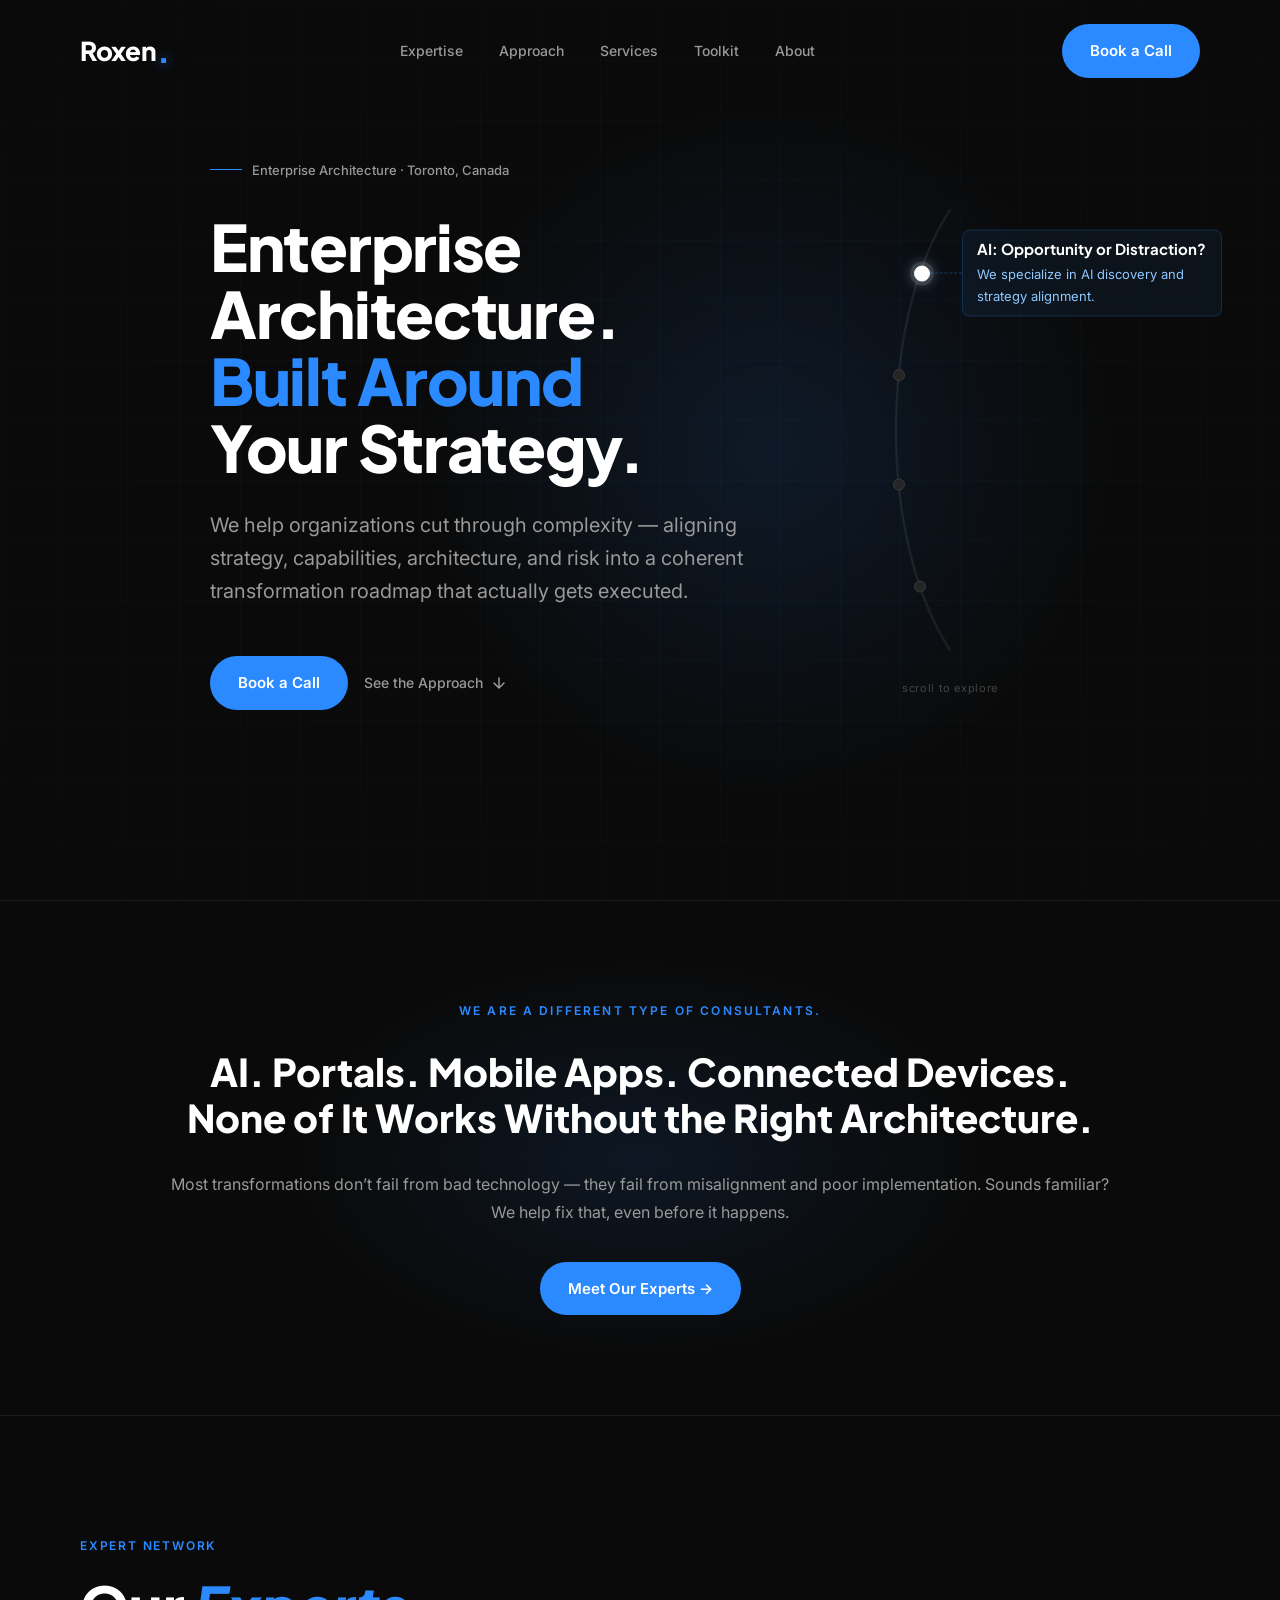
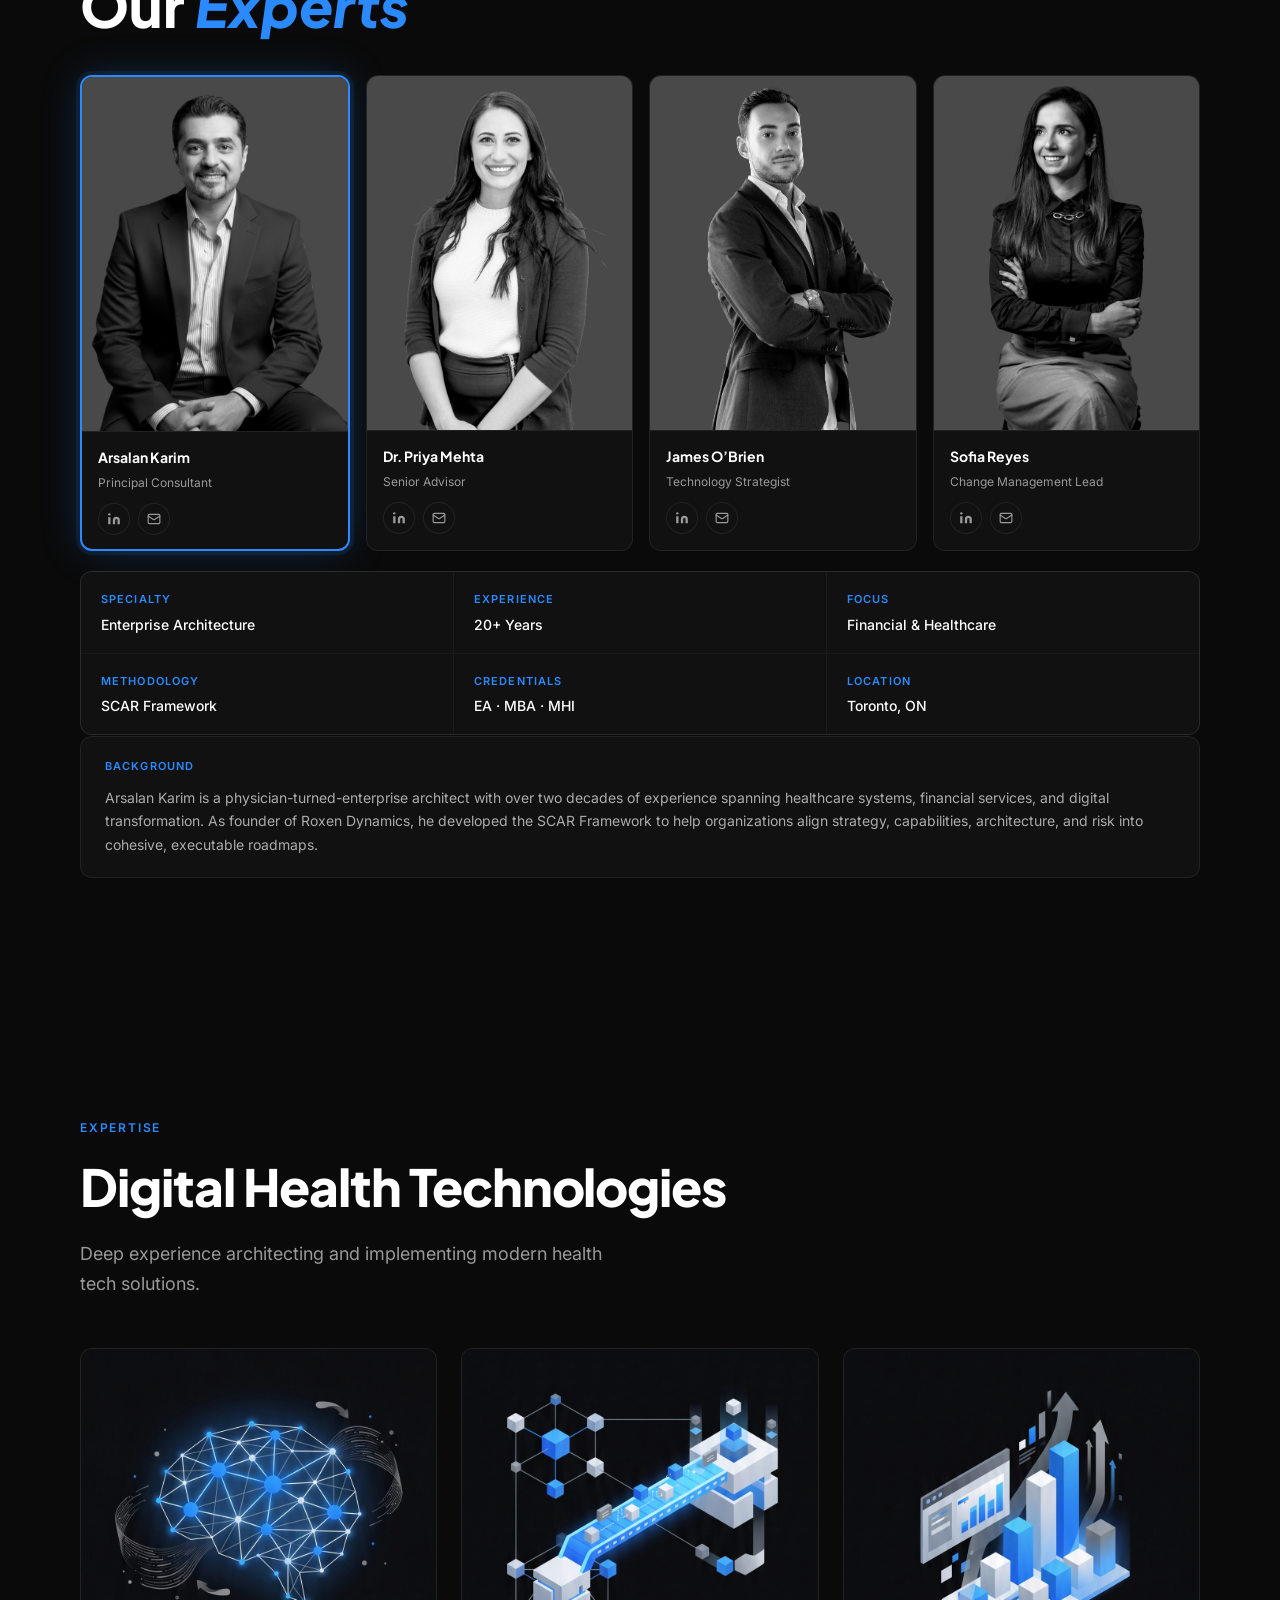
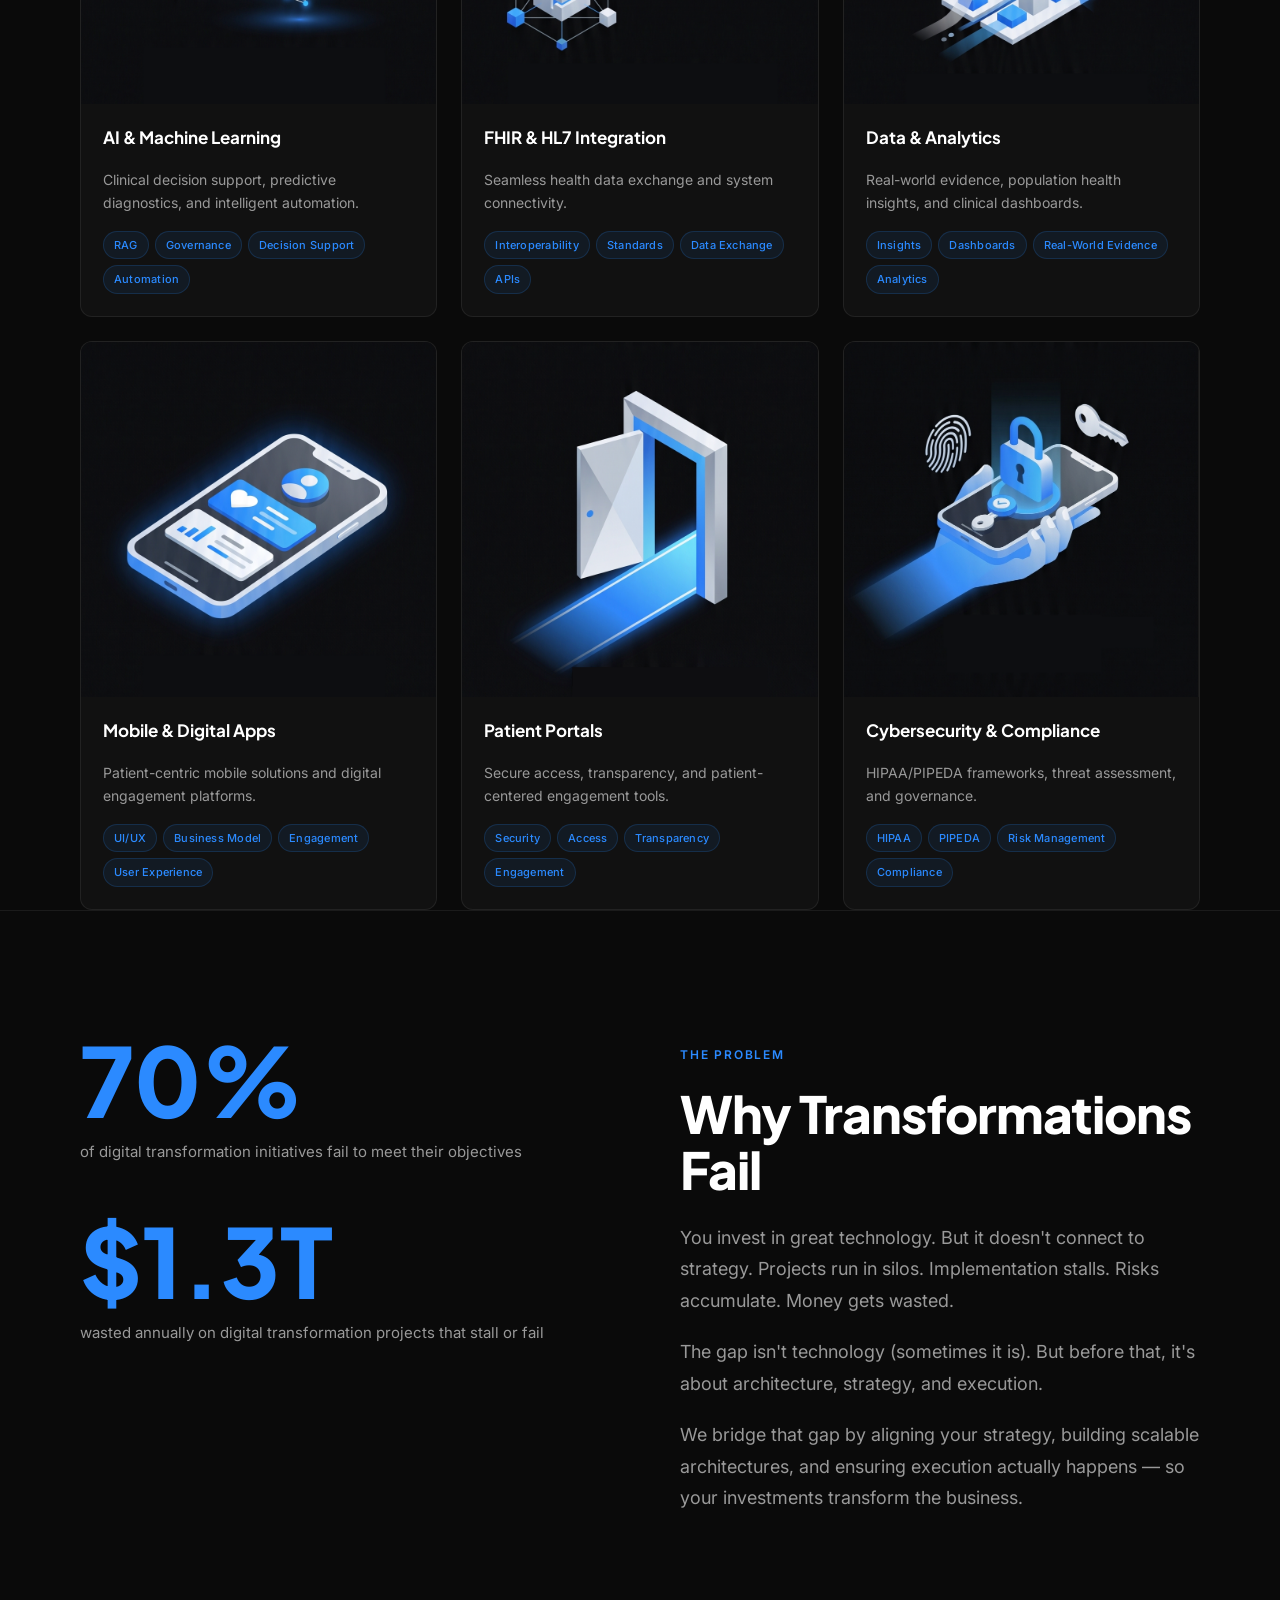
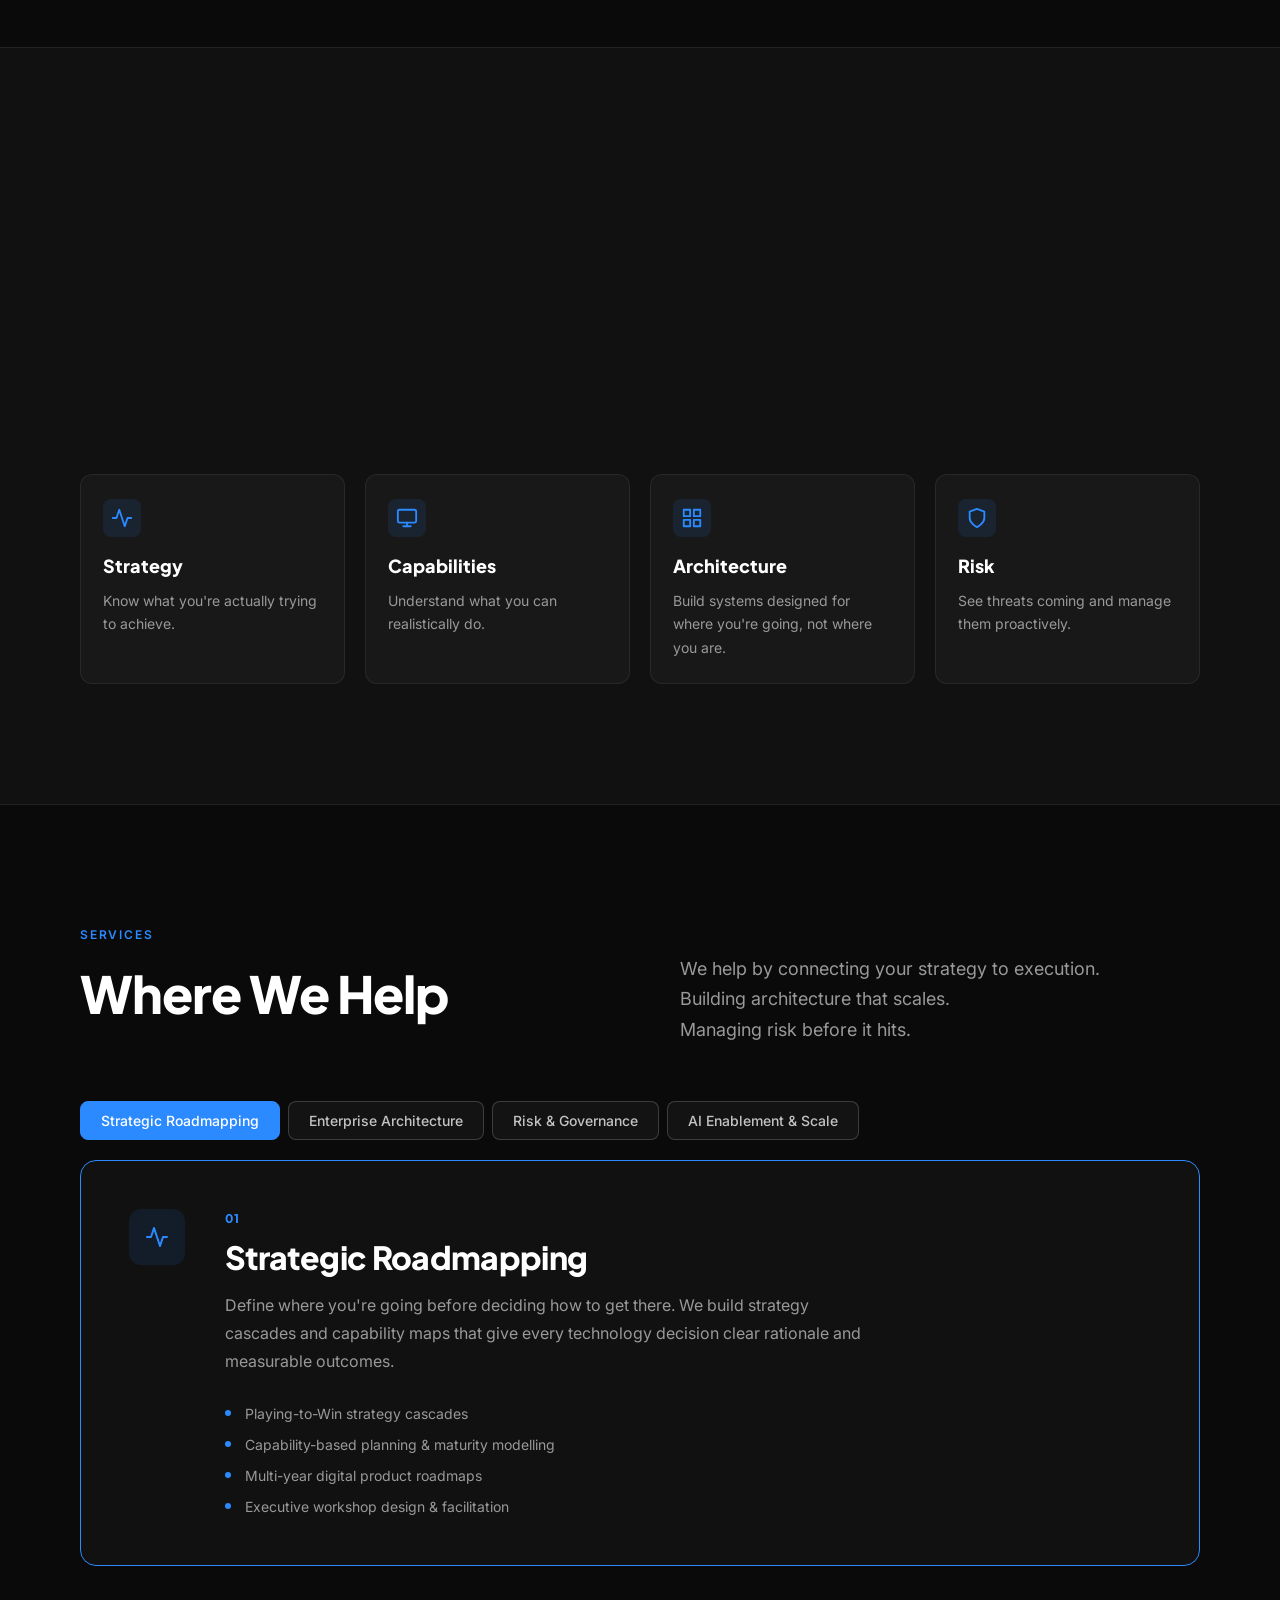
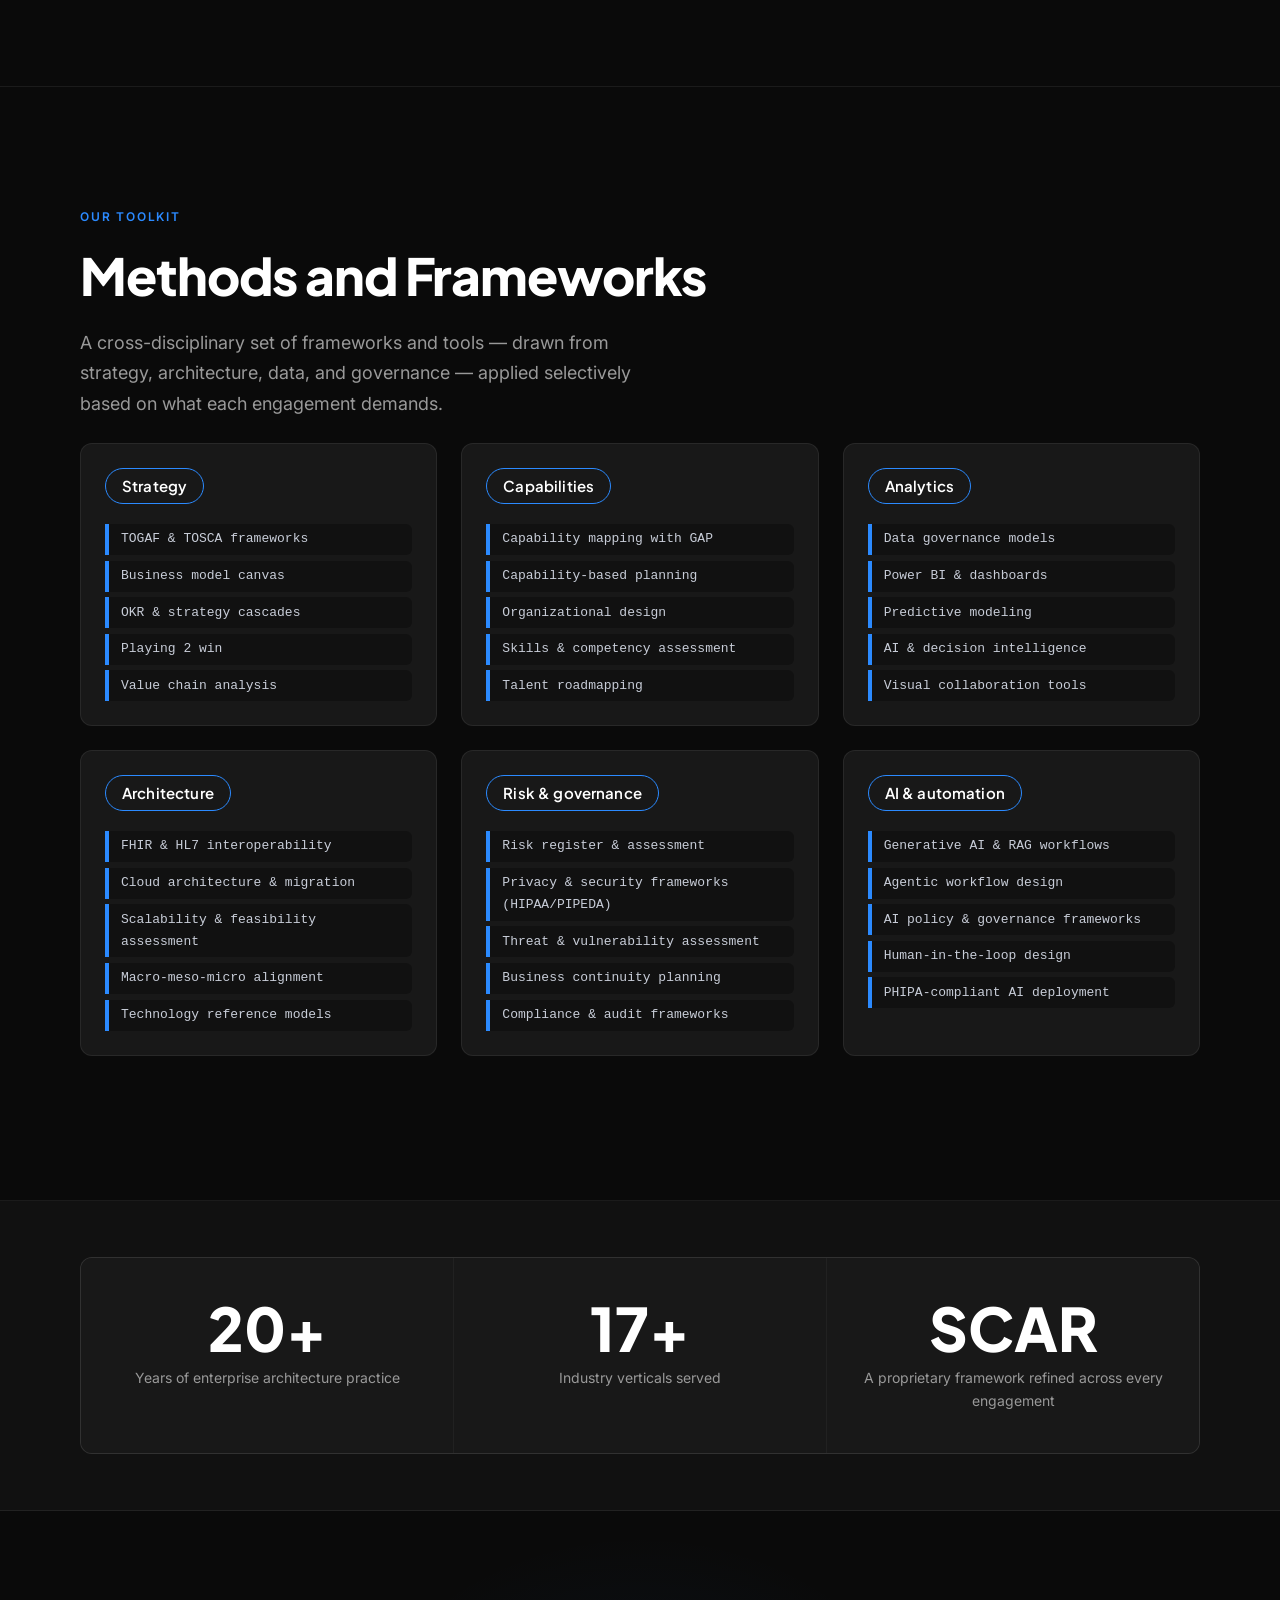
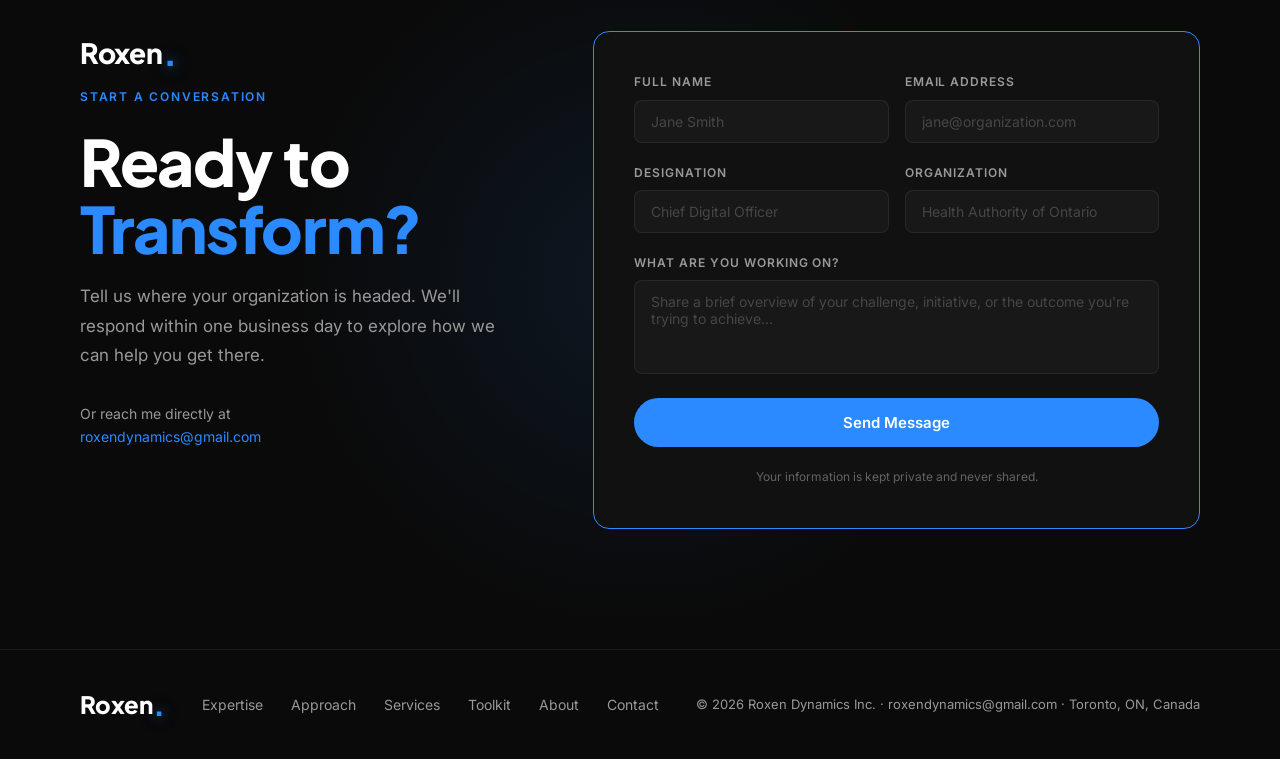
==== commit 8cb8a245: "Update value prop eyebrow text Co-Authored-By: Claude Sonnet 4.6 <noreply@anthropic.com>" ====
--- a/docs/index.html
+++ b/docs/index.html
@@ -235,7 +235,7 @@
     <div class="vp-glow"></div>
     <div class="container">
       <div class="vp-inner">
-        <div class="vp-eyebrow fade-up">Sound Familiar?</div>
+        <div class="vp-eyebrow fade-up">We are a different type of consultants.</div>
         <h2 class="vp-heading fade-up">
           AI. Portals. Mobile Apps. Connected Devices.<br>None of It Works Without the Right Architecture.
         </h2>
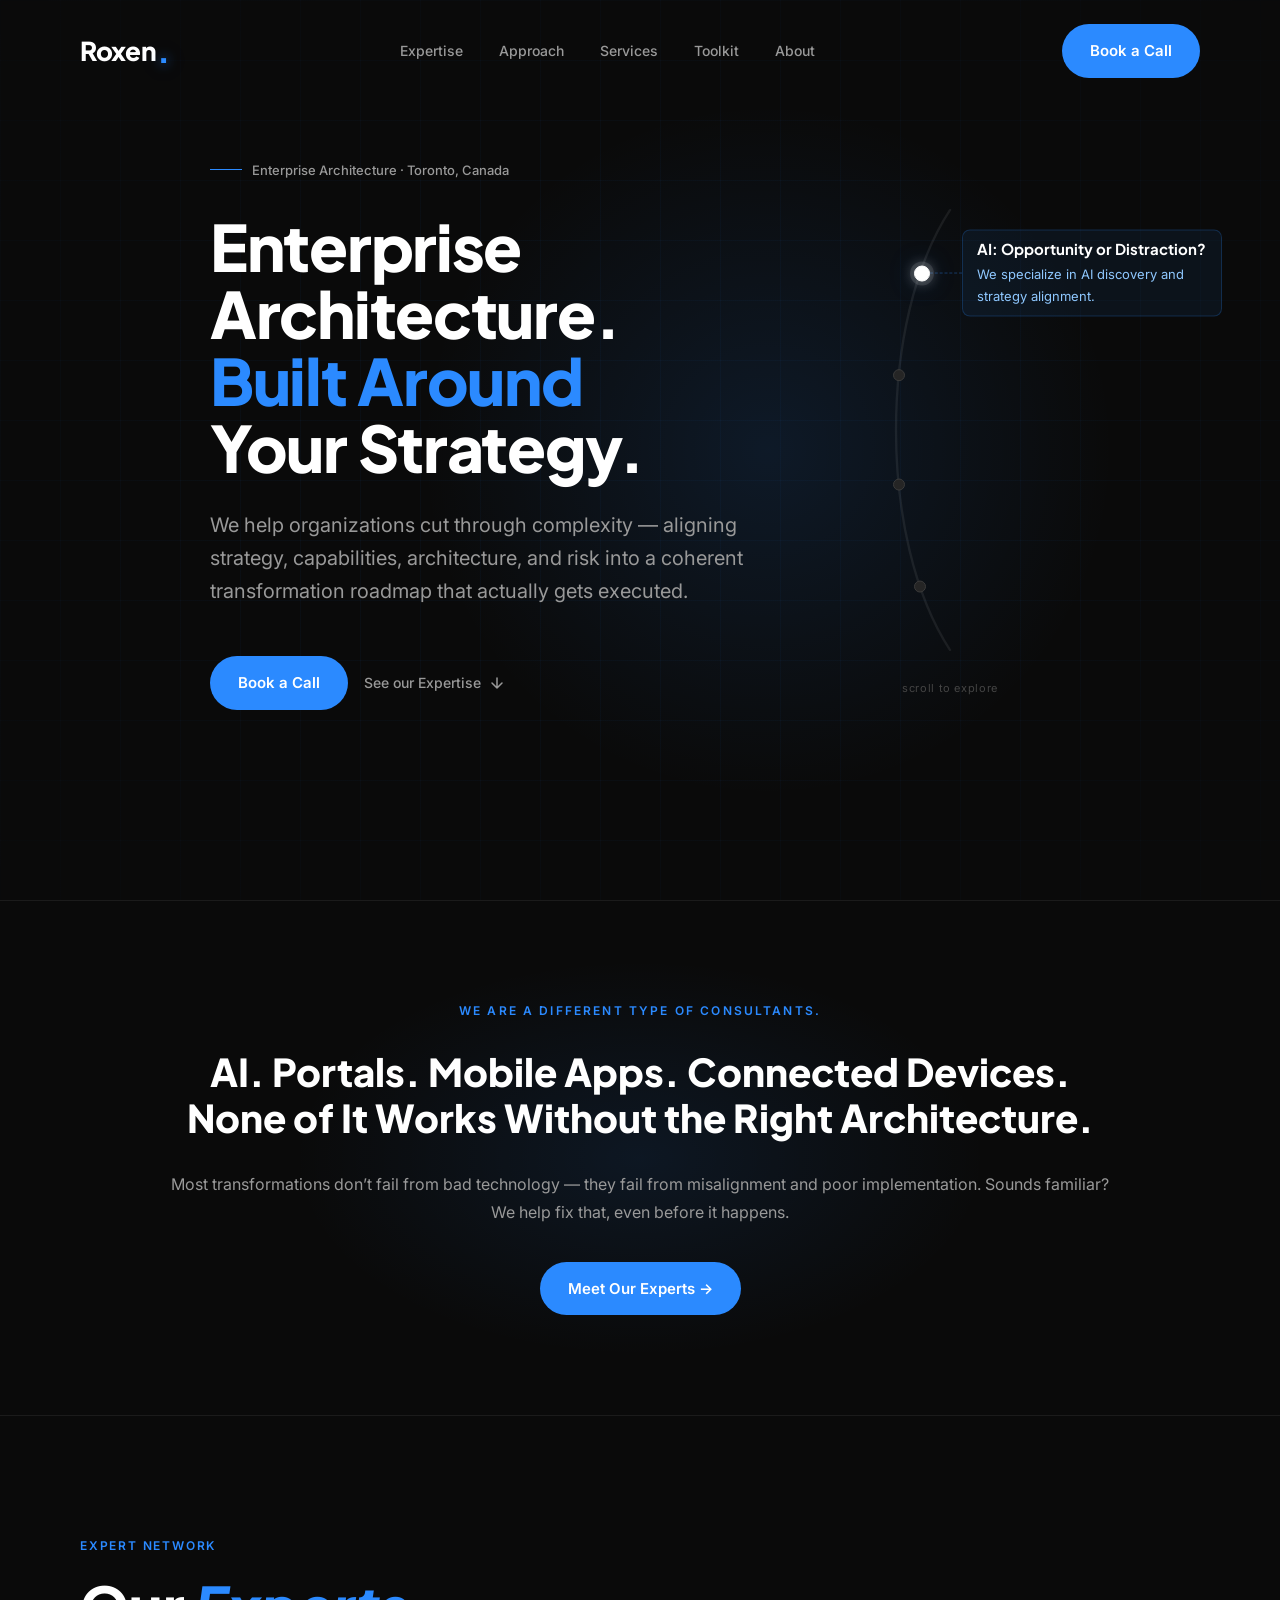
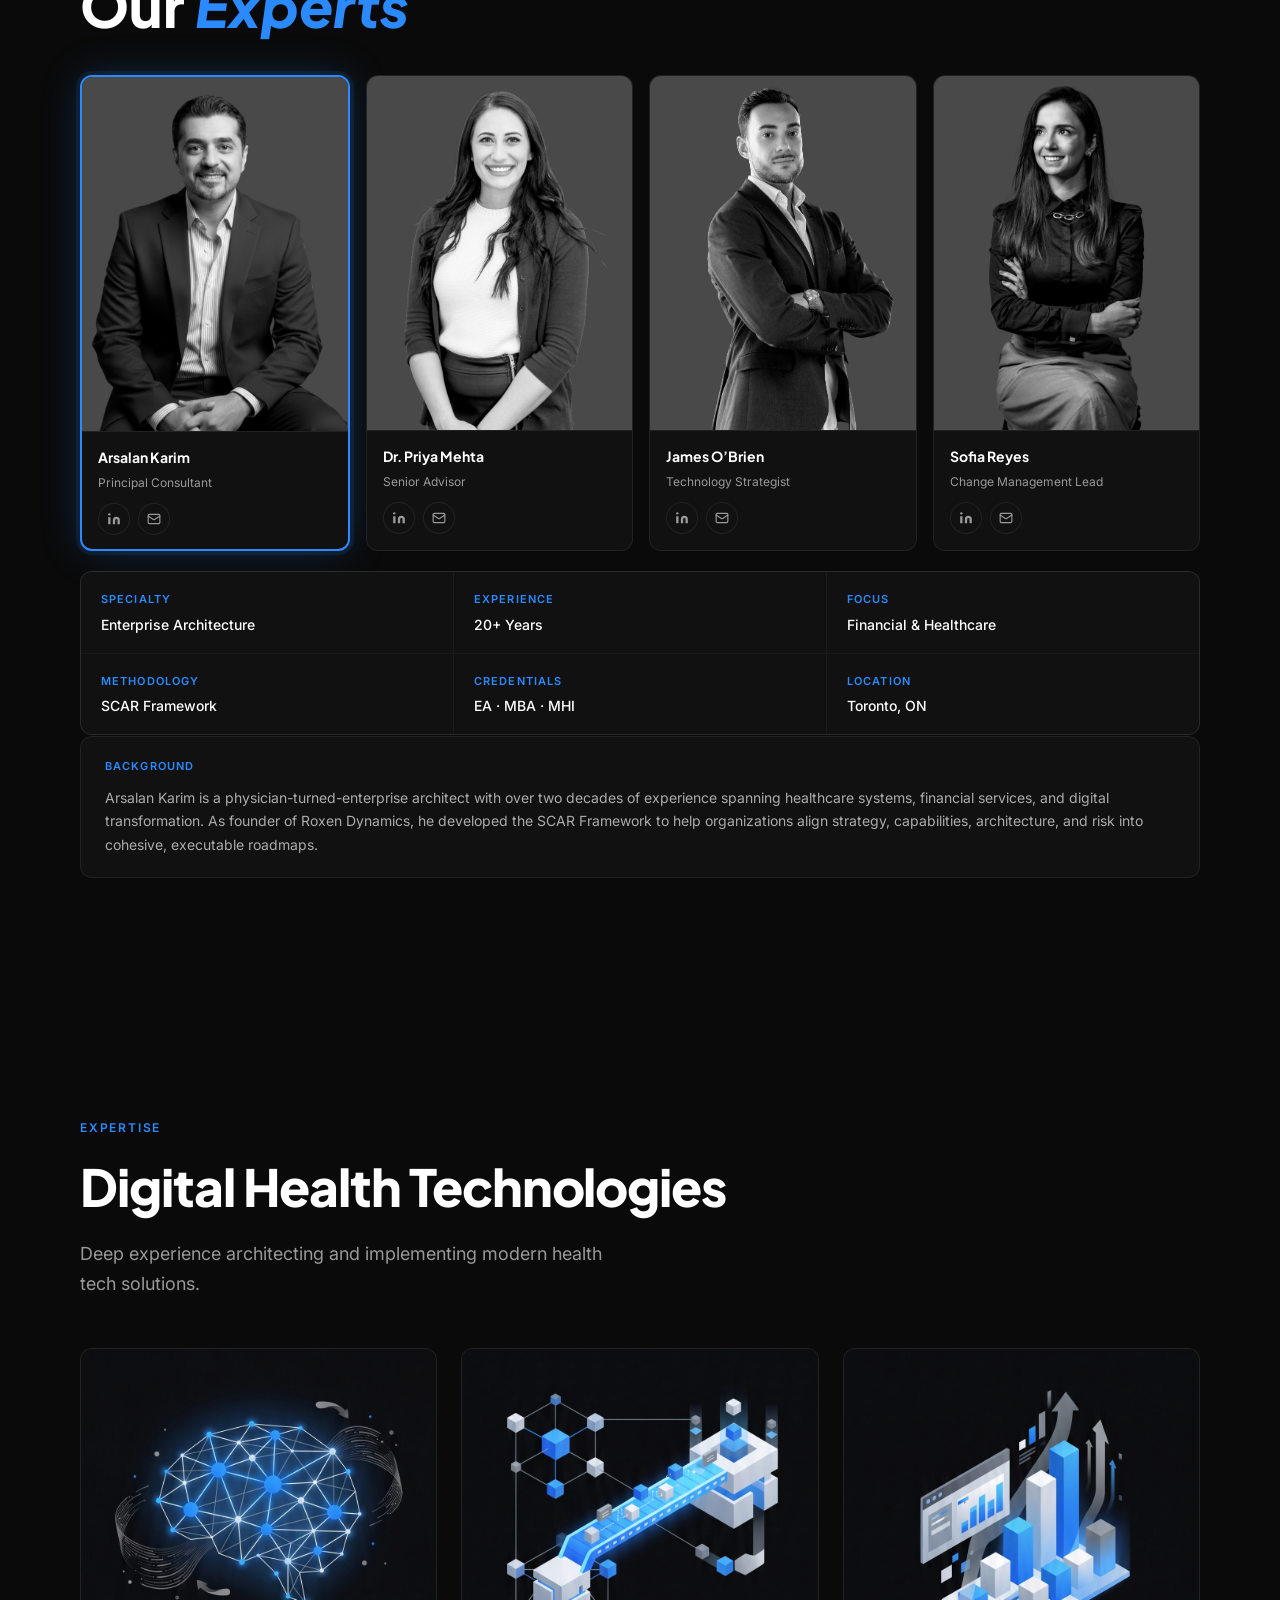
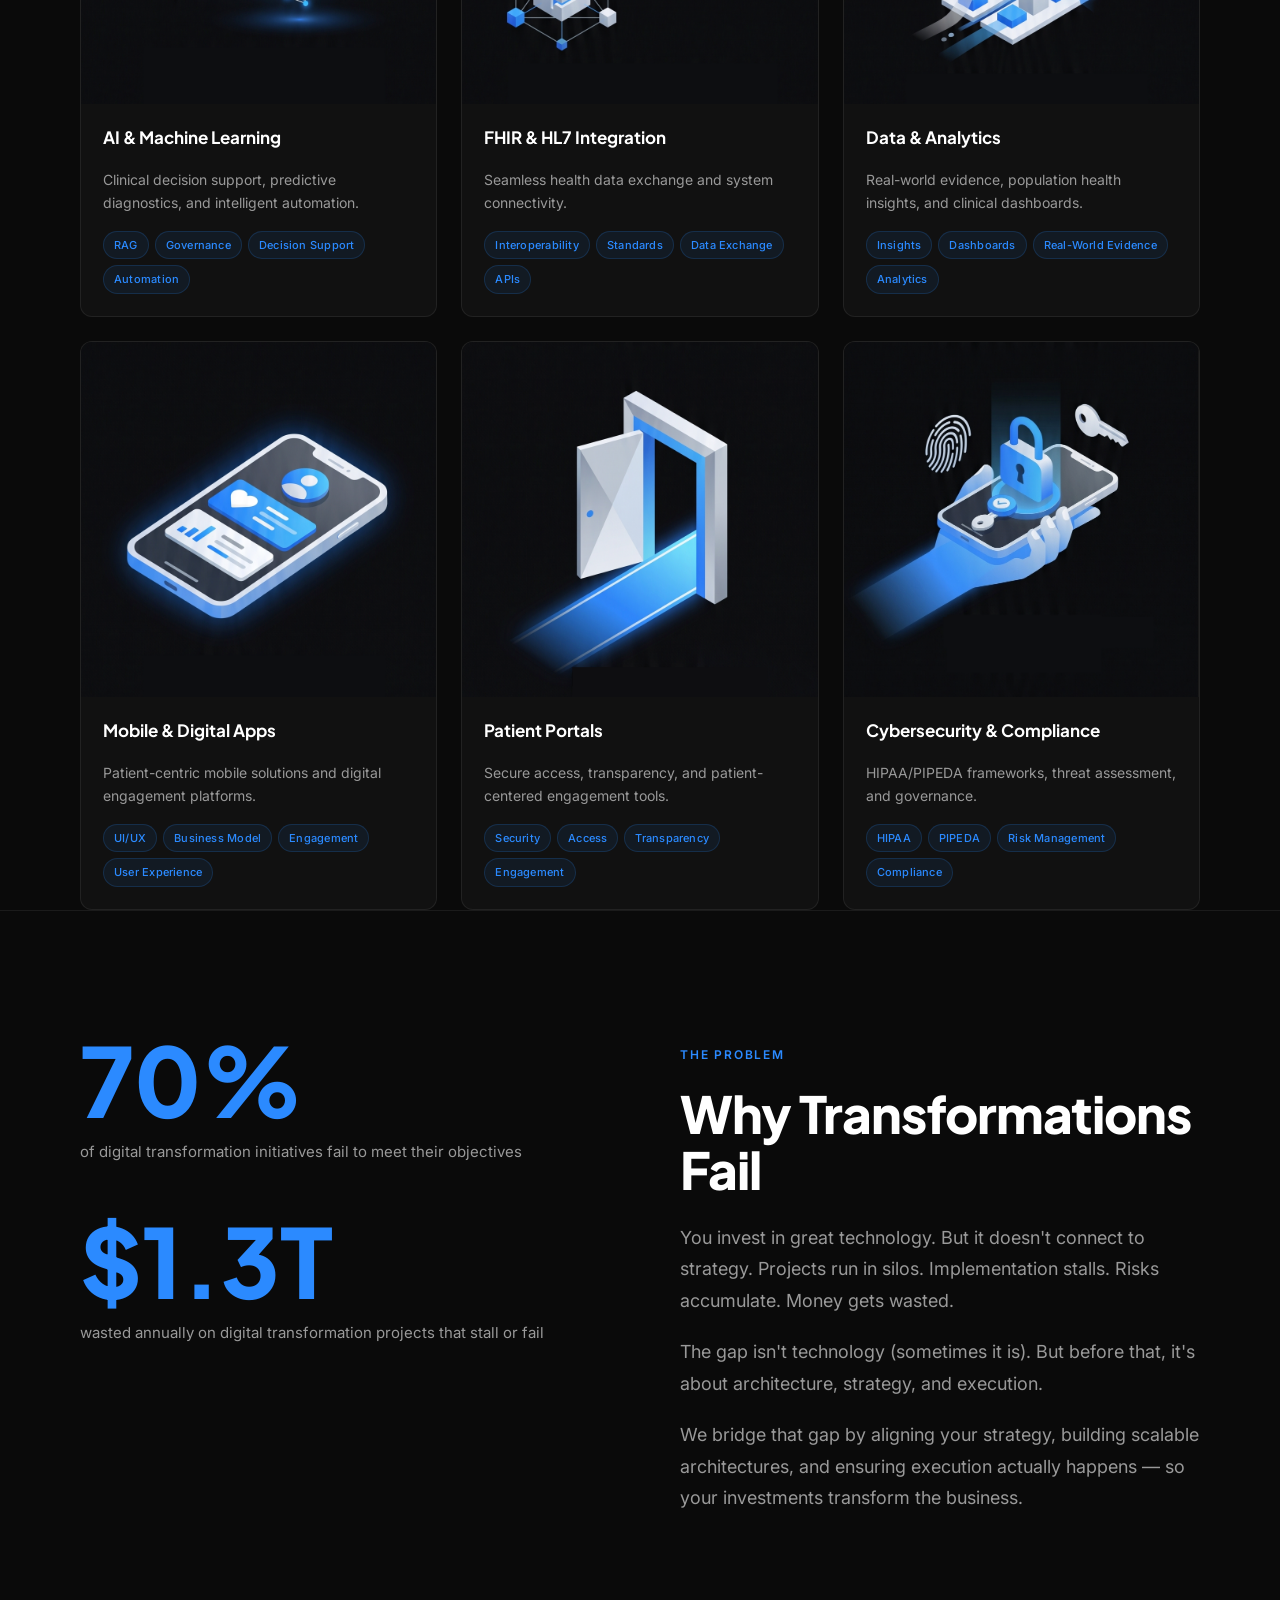
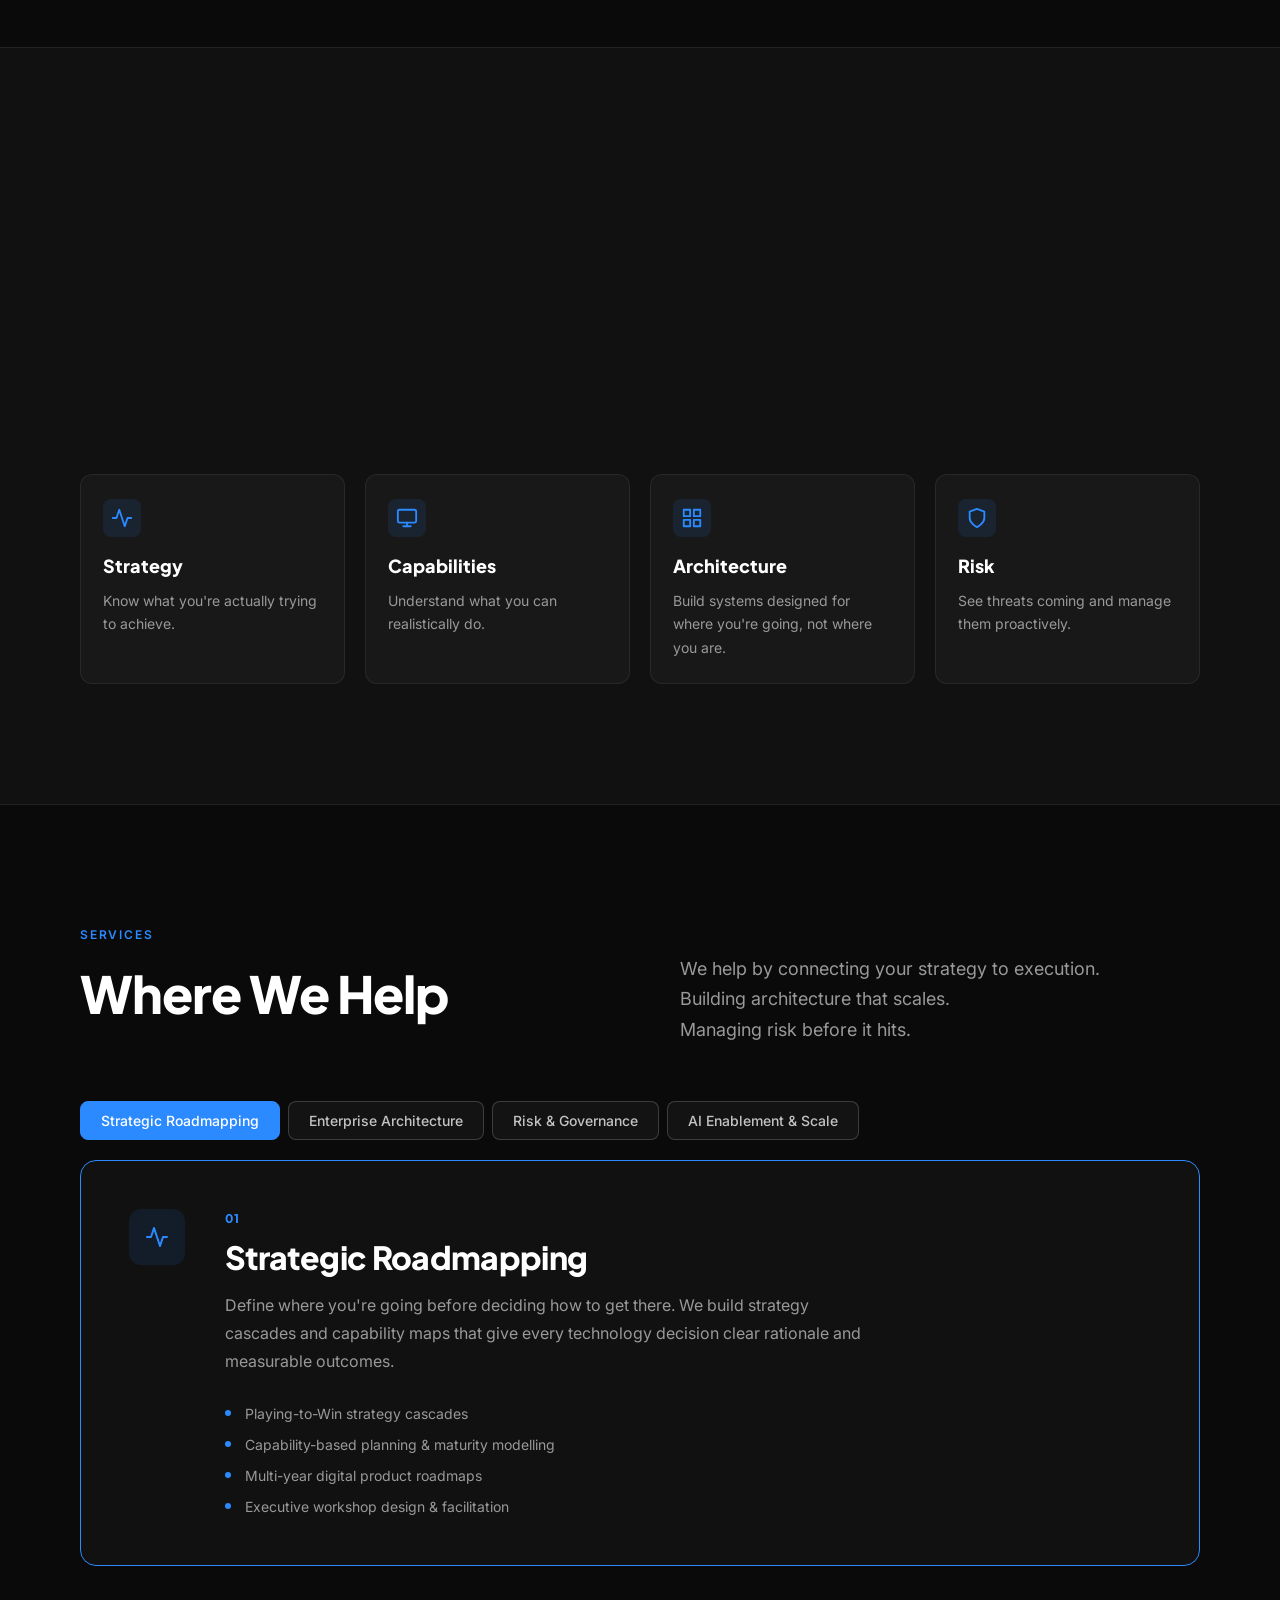
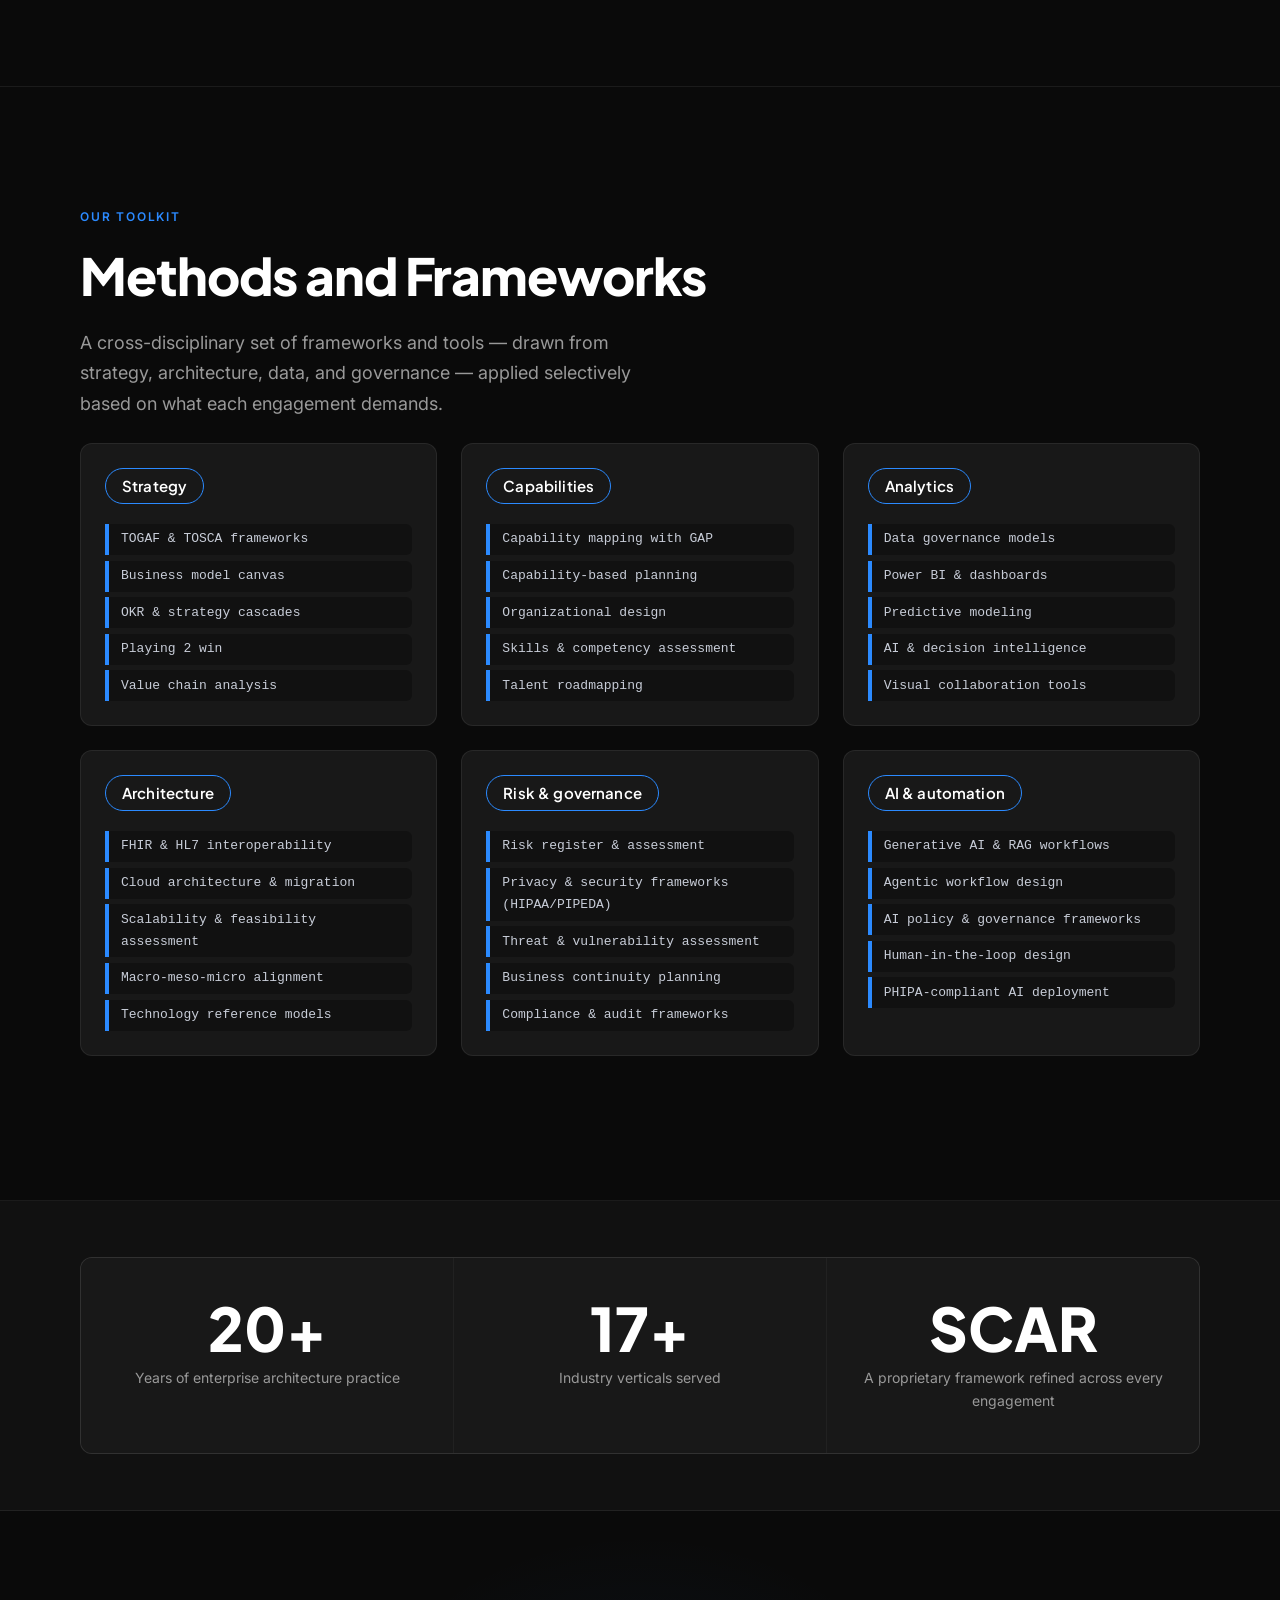
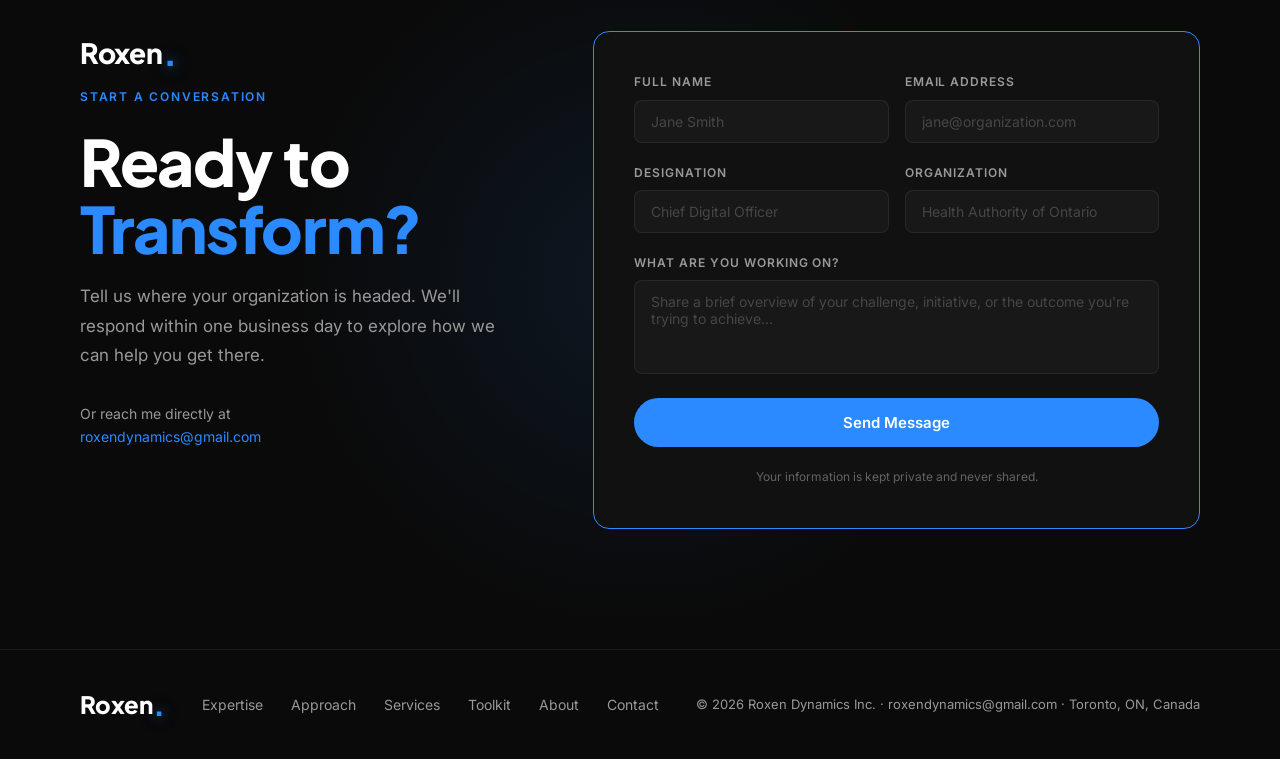
==== commit c7e067df: "CTA buttons link to #cta form; hero arrow updated to See our Expertise Co-Authored-By: Claude Sonnet" ====
--- a/docs/index.html
+++ b/docs/index.html
@@ -115,7 +115,7 @@
           <li><a href="#toolkit">Toolkit</a></li>
           <li><a href="#about">About</a></li>
         </ul>
-        <a href="mailto:roxendynamics@gmail.com" class="btn btn-primary nav-cta">Book a Call</a>
+        <a href="#cta" class="btn btn-primary nav-cta">Book a Call</a>
         <button class="hamburger" aria-label="Open menu">
           <span></span><span></span><span></span>
         </button>
@@ -130,7 +130,7 @@
     <a href="#services">Services</a>
     <a href="#toolkit">Toolkit</a>
     <a href="#about">About</a>
-    <a href="mailto:roxendynamics@gmail.com" class="btn btn-primary" style="margin-top:16px">Book a Call</a>
+    <a href="#cta" class="btn btn-primary" style="margin-top:16px">Book a Call</a>
   </div>
 
   <main id="main-content">
@@ -157,9 +157,9 @@
             coherent transformation roadmap that actually gets executed.
           </p>
           <div class="hero-actions fade-up">
-            <a href="mailto:roxendynamics@gmail.com" class="btn btn-primary">Book a Call</a>
-            <a href="#approach" class="hero-arrow">
-              See the Approach
+            <a href="#cta" class="btn btn-primary">Book a Call</a>
+            <a href="#expertise" class="hero-arrow">
+              See our Expertise
               <svg width="16" height="16" viewBox="0 0 16 16" fill="none">
                 <path d="M8 3v10M3 8l5 5 5-5" stroke="currentColor" stroke-width="1.5" stroke-linecap="round"
                   stroke-linejoin="round" />
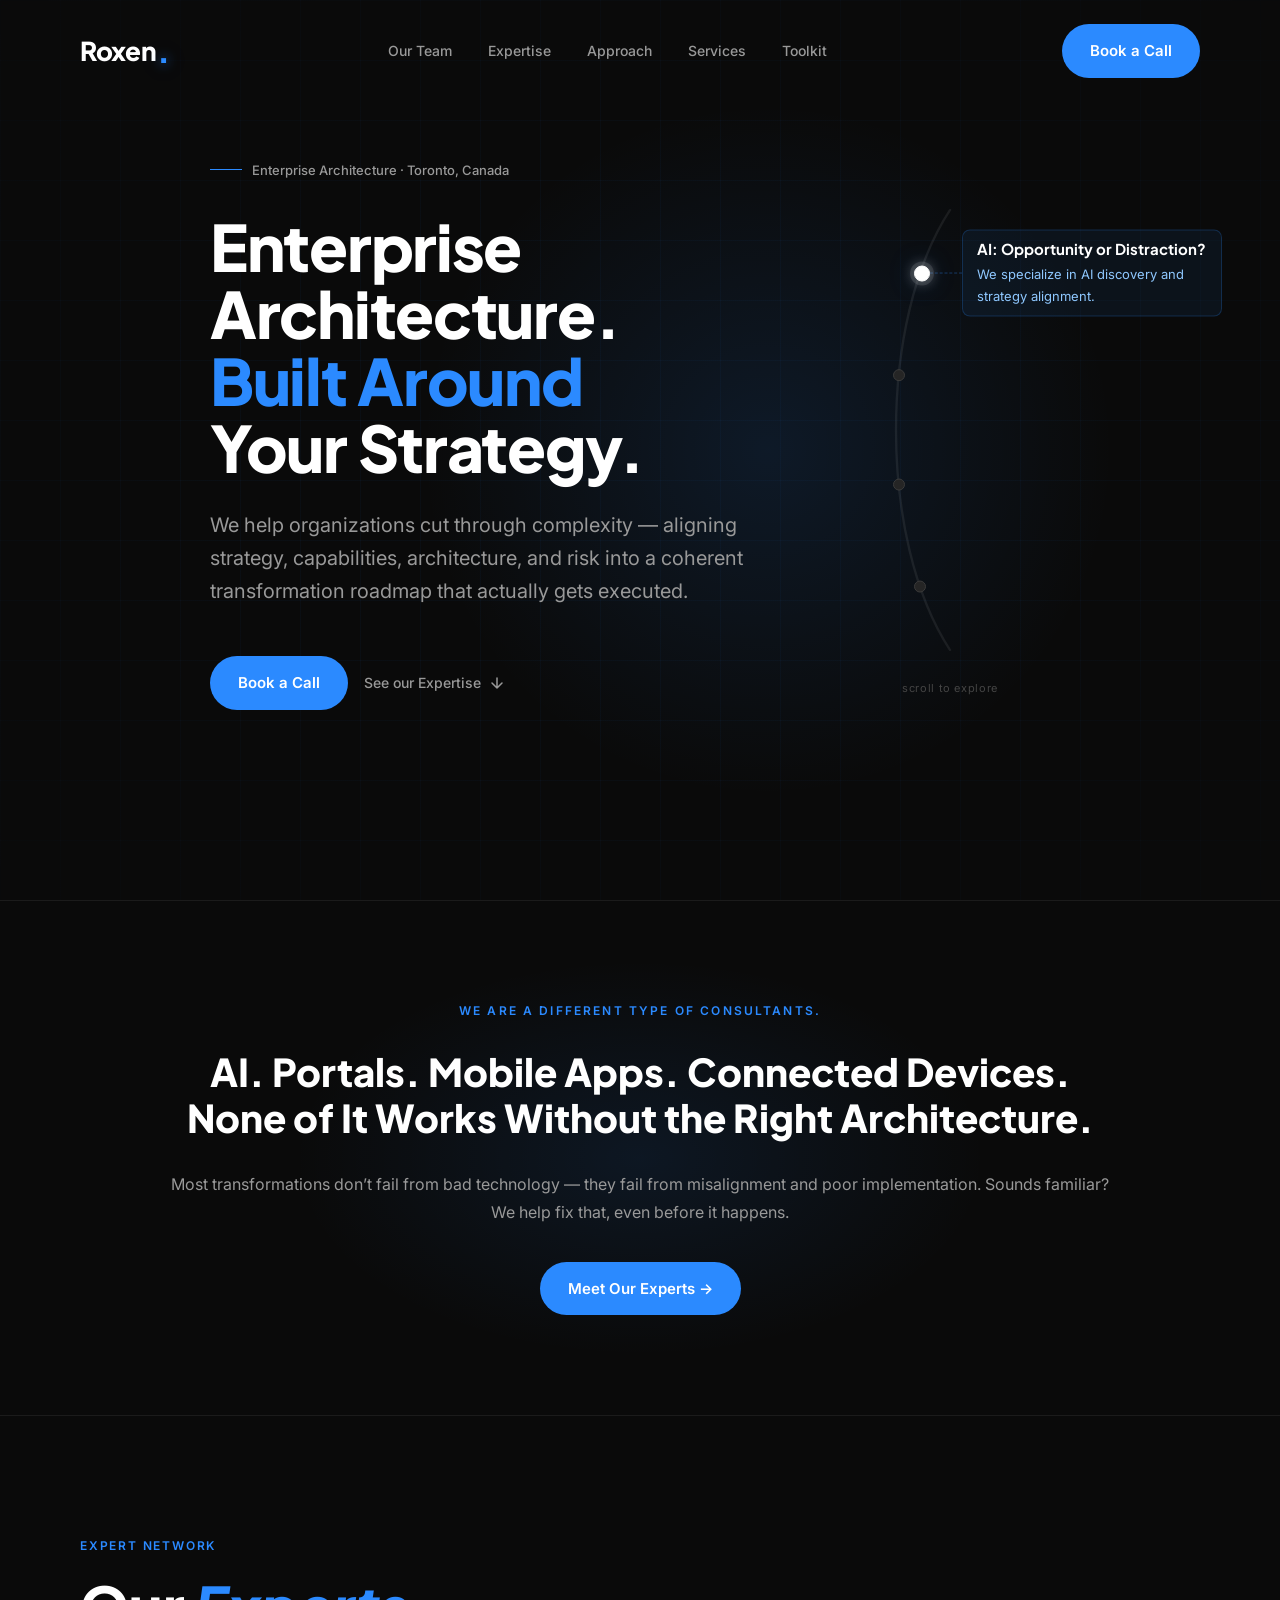
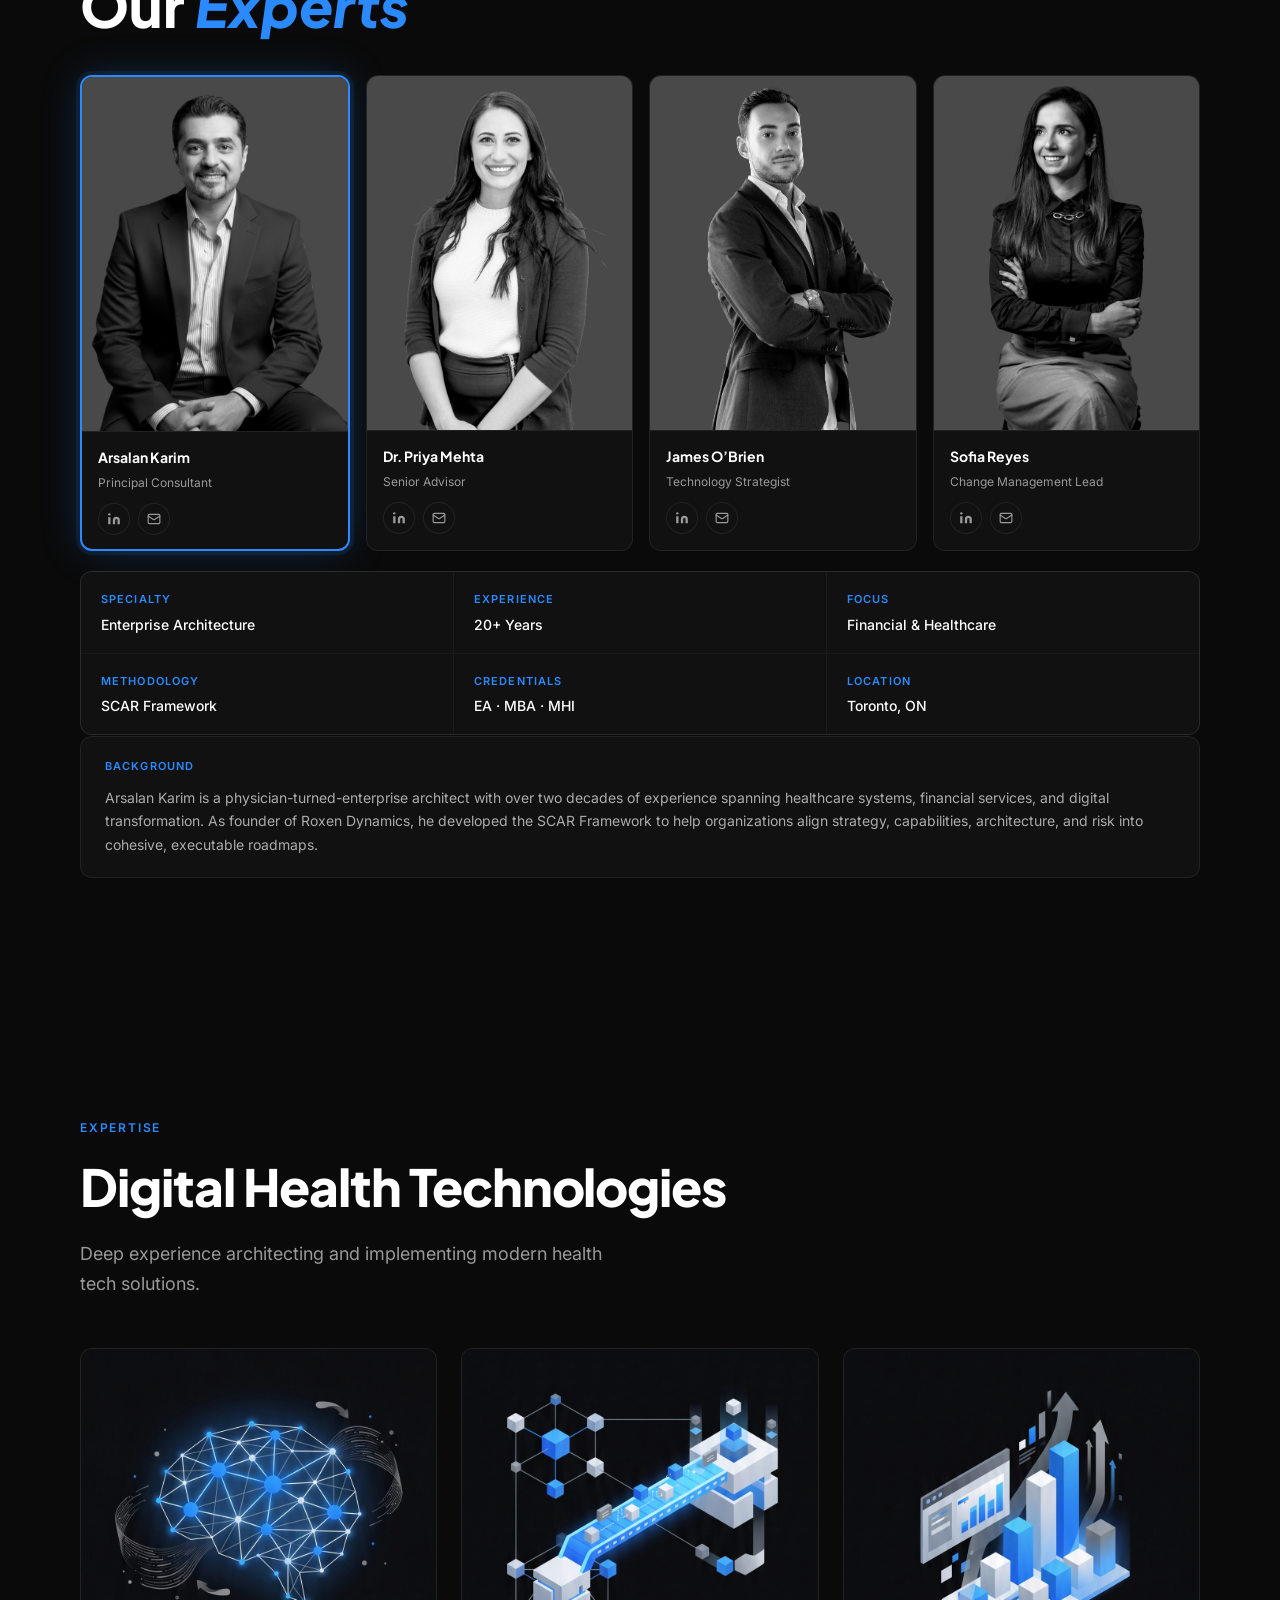
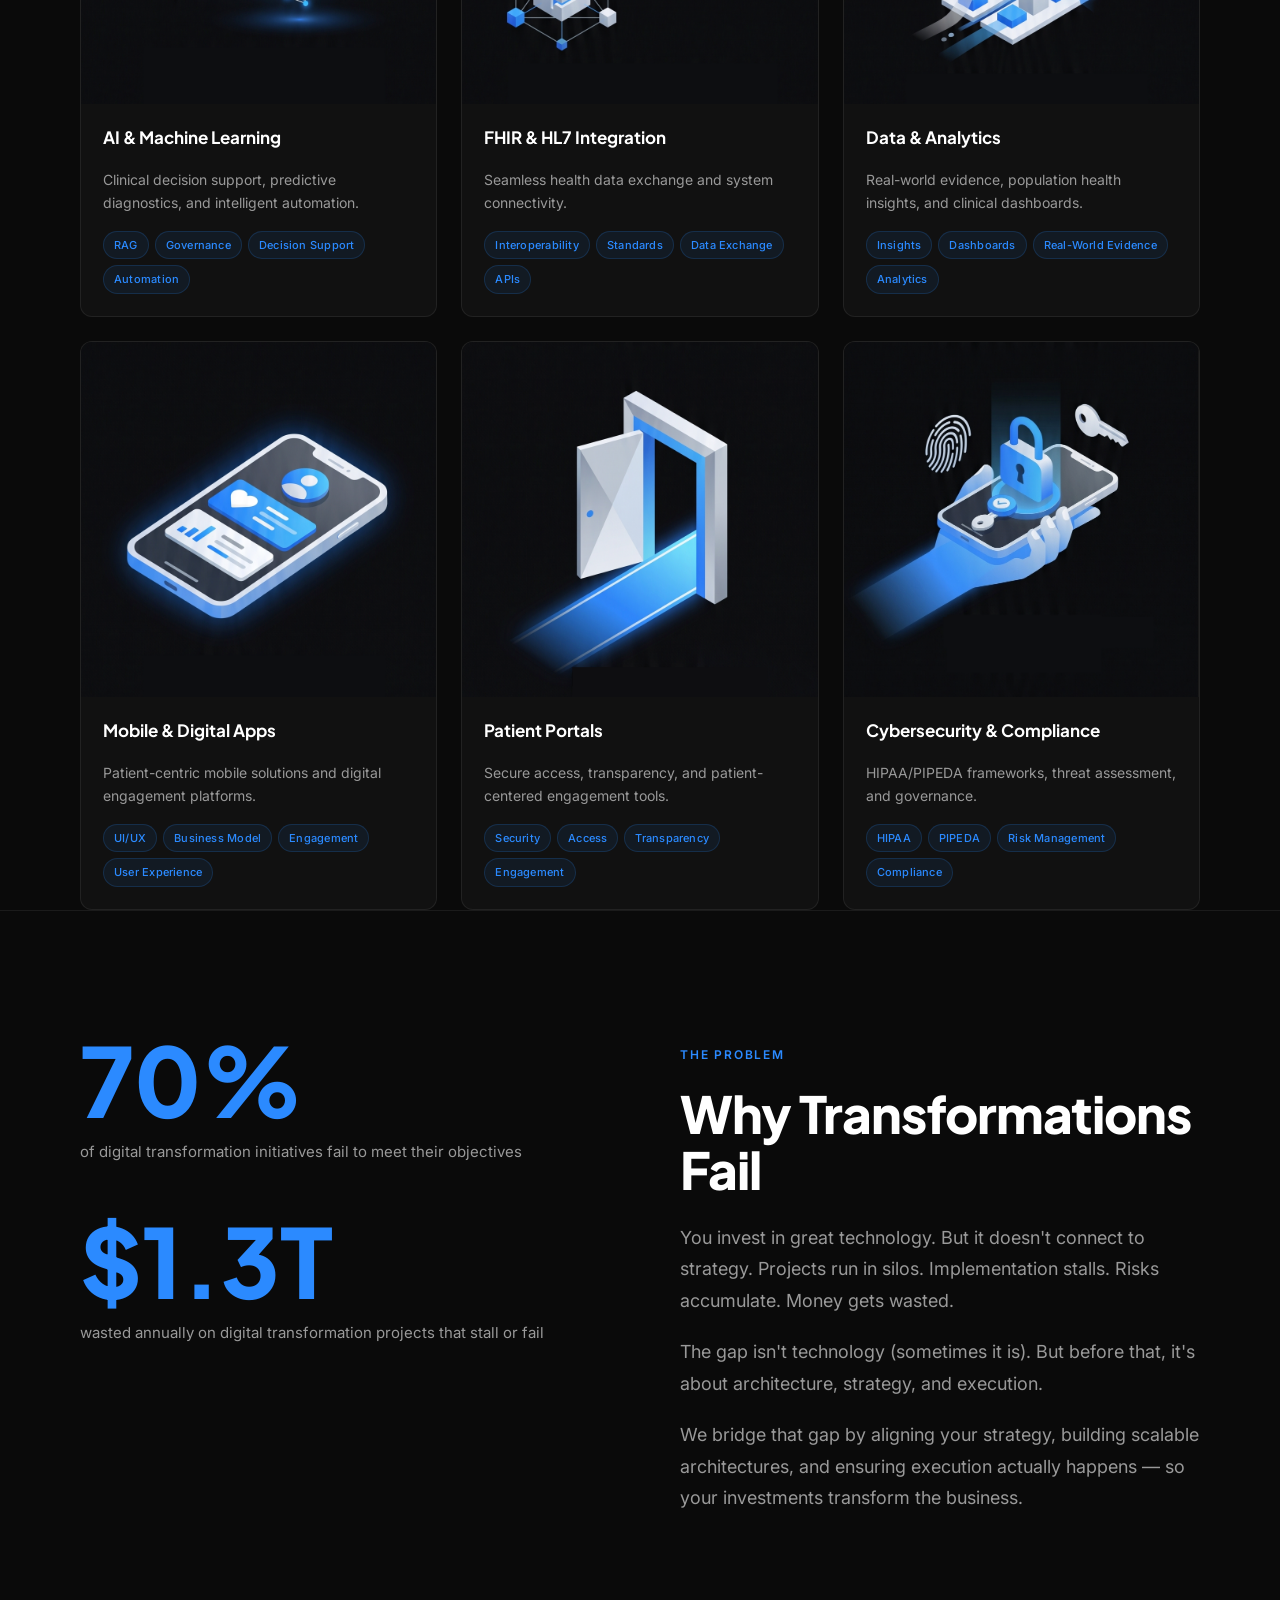
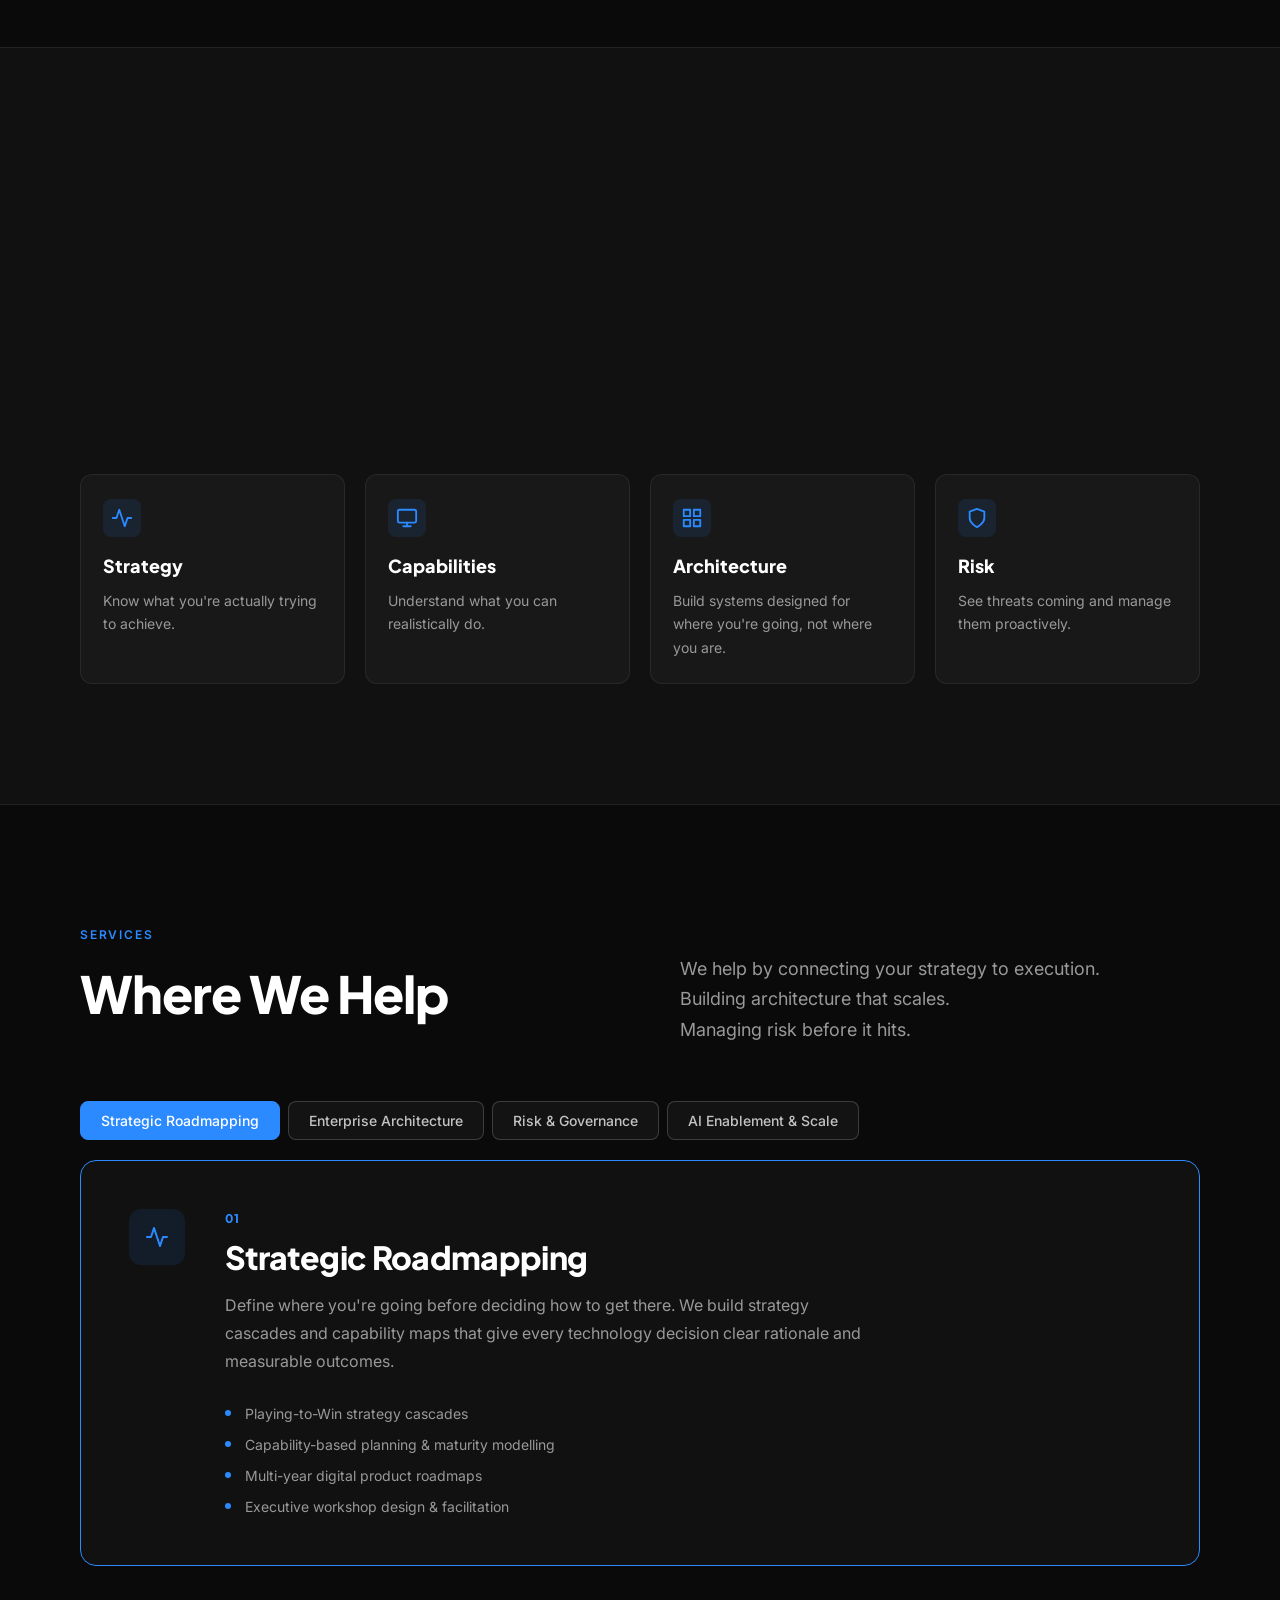
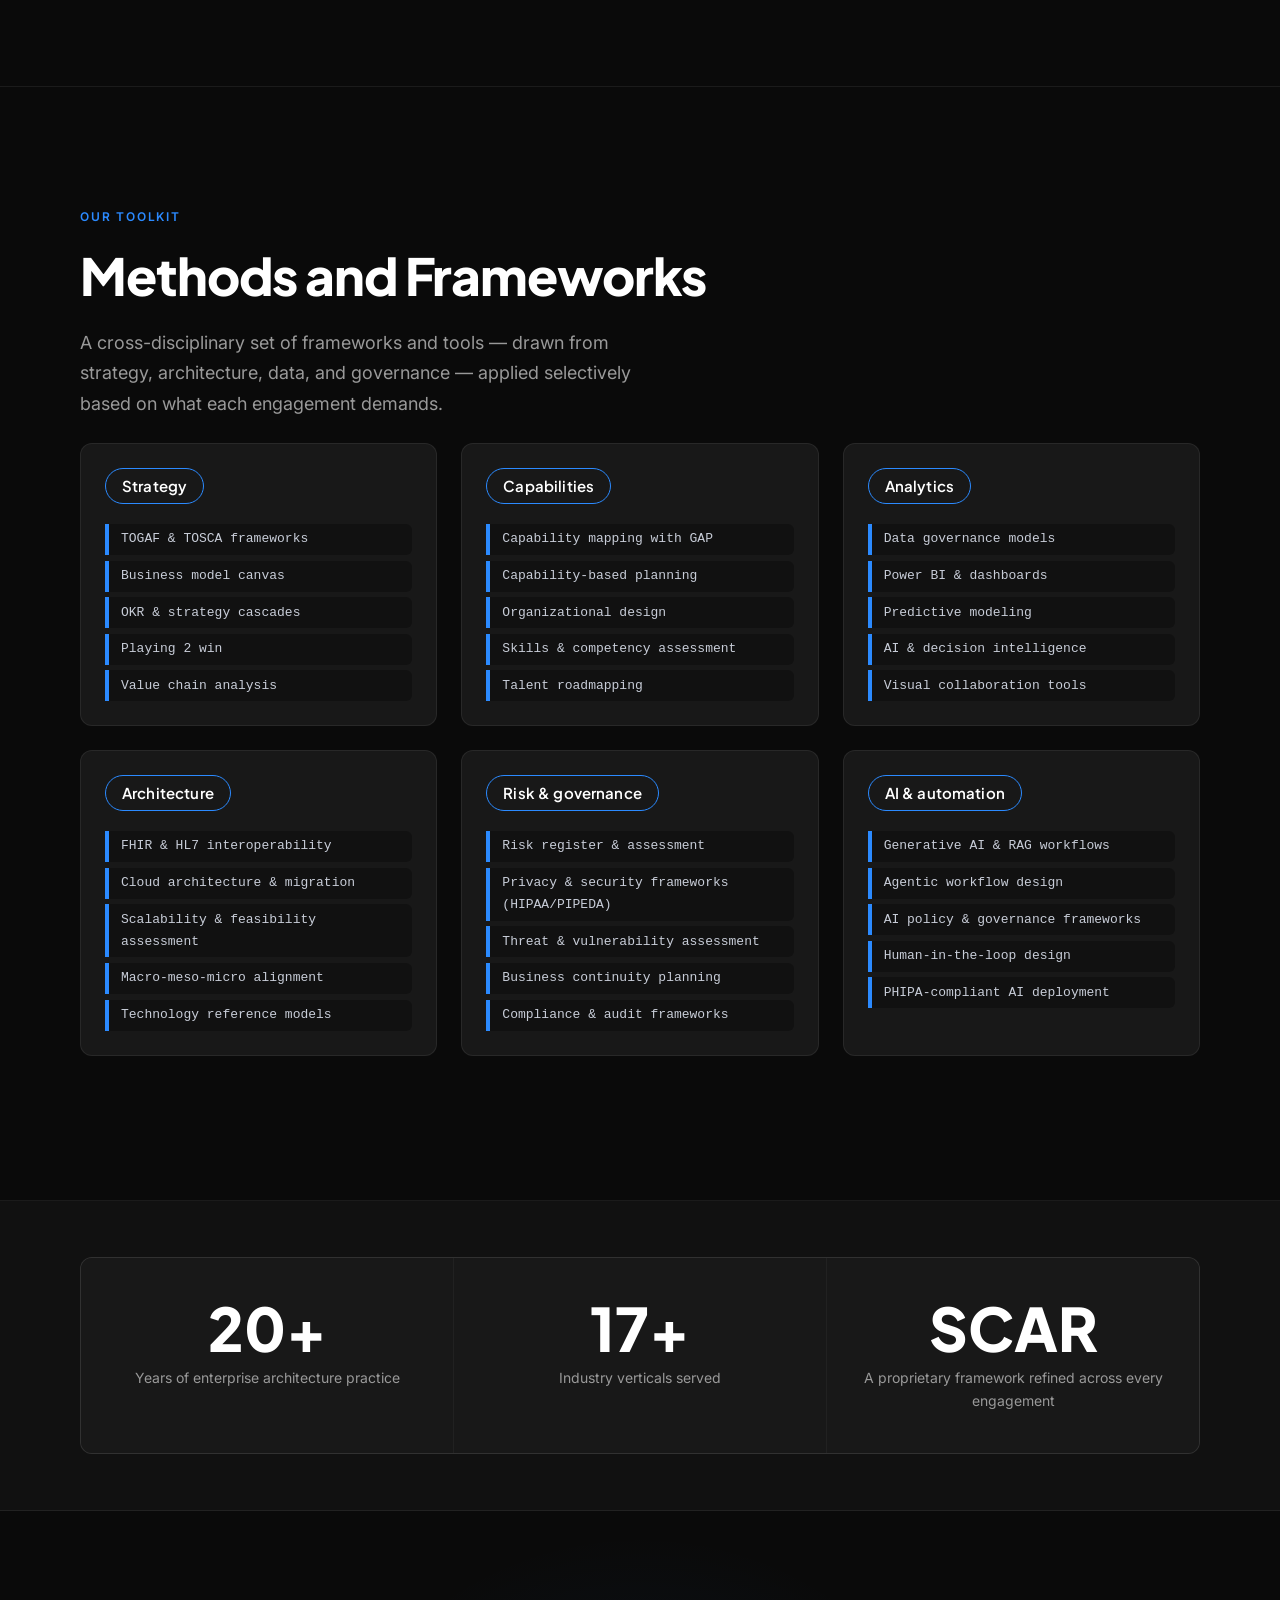
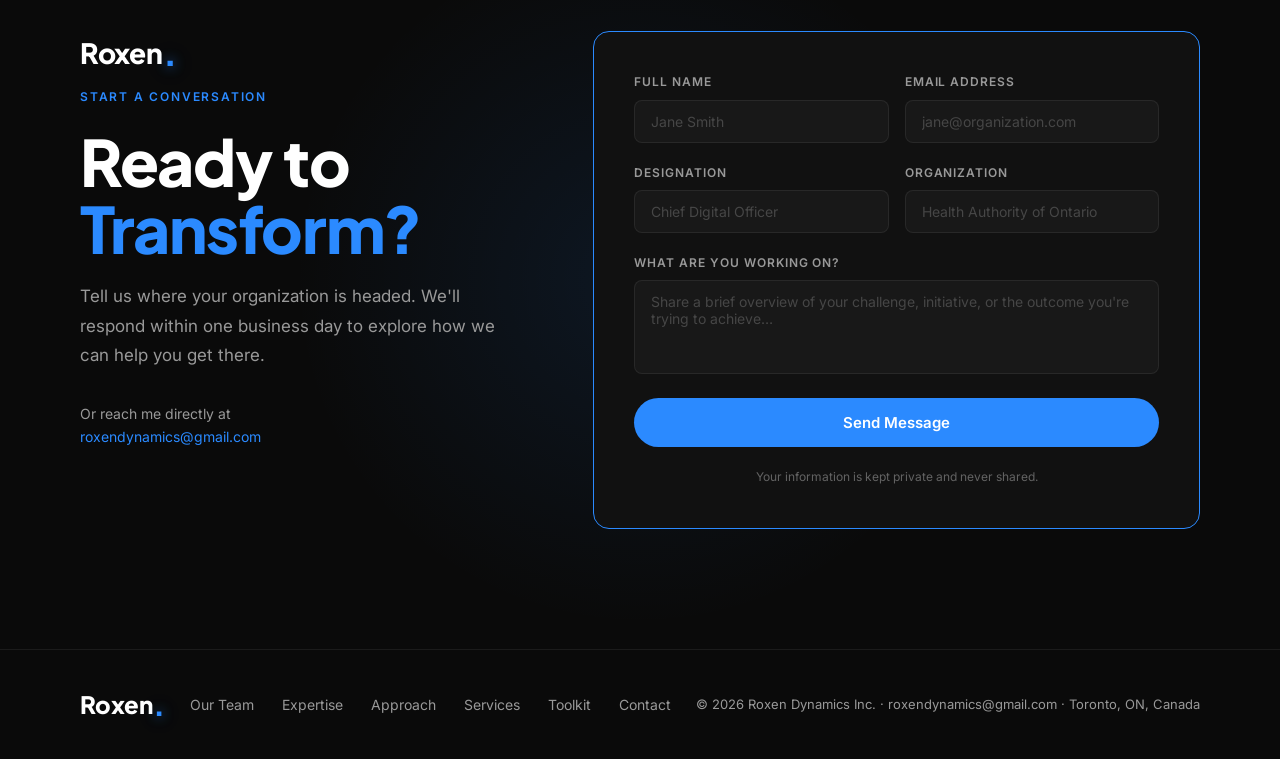
==== commit c8b2d3a5: "Nav: add Our Team, remove About from nav and footer Co-Authored-By: Claude Sonnet 4.6 <noreply@anthr" ====
--- a/docs/index.html
+++ b/docs/index.html
@@ -109,11 +109,11 @@
       <div class="nav-inner">
         <a href="#hero" class="nav-logo roxen-logo">Roxen<span>.</span></a>
         <ul class="nav-links">
+          <li><a href="#team">Our Team</a></li>
           <li><a href="#expertise">Expertise</a></li>
           <li><a href="#approach">Approach</a></li>
           <li><a href="#services">Services</a></li>
           <li><a href="#toolkit">Toolkit</a></li>
-          <li><a href="#about">About</a></li>
         </ul>
         <a href="#cta" class="btn btn-primary nav-cta">Book a Call</a>
         <button class="hamburger" aria-label="Open menu">
@@ -125,11 +125,11 @@
 
   <!-- Mobile menu -->
   <div class="mobile-menu" aria-hidden="true">
+    <a href="#team">Our Team</a>
     <a href="#expertise">Expertise</a>
     <a href="#approach">Approach</a>
     <a href="#services">Services</a>
     <a href="#toolkit">Toolkit</a>
-    <a href="#about">About</a>
     <a href="#cta" class="btn btn-primary" style="margin-top:16px">Book a Call</a>
   </div>
 
@@ -1026,11 +1026,11 @@
         <div class="footer-logo roxen-logo">Roxen<span>.</span></div>
         <nav aria-label="Footer navigation">
           <ul class="footer-links">
+            <li><a href="#team">Our Team</a></li>
             <li><a href="#expertise">Expertise</a></li>
             <li><a href="#approach">Approach</a></li>
             <li><a href="#services">Services</a></li>
             <li><a href="#toolkit">Toolkit</a></li>
-            <li><a href="#about">About</a></li>
             <li><a href="#cta">Contact</a></li>
           </ul>
         </nav>
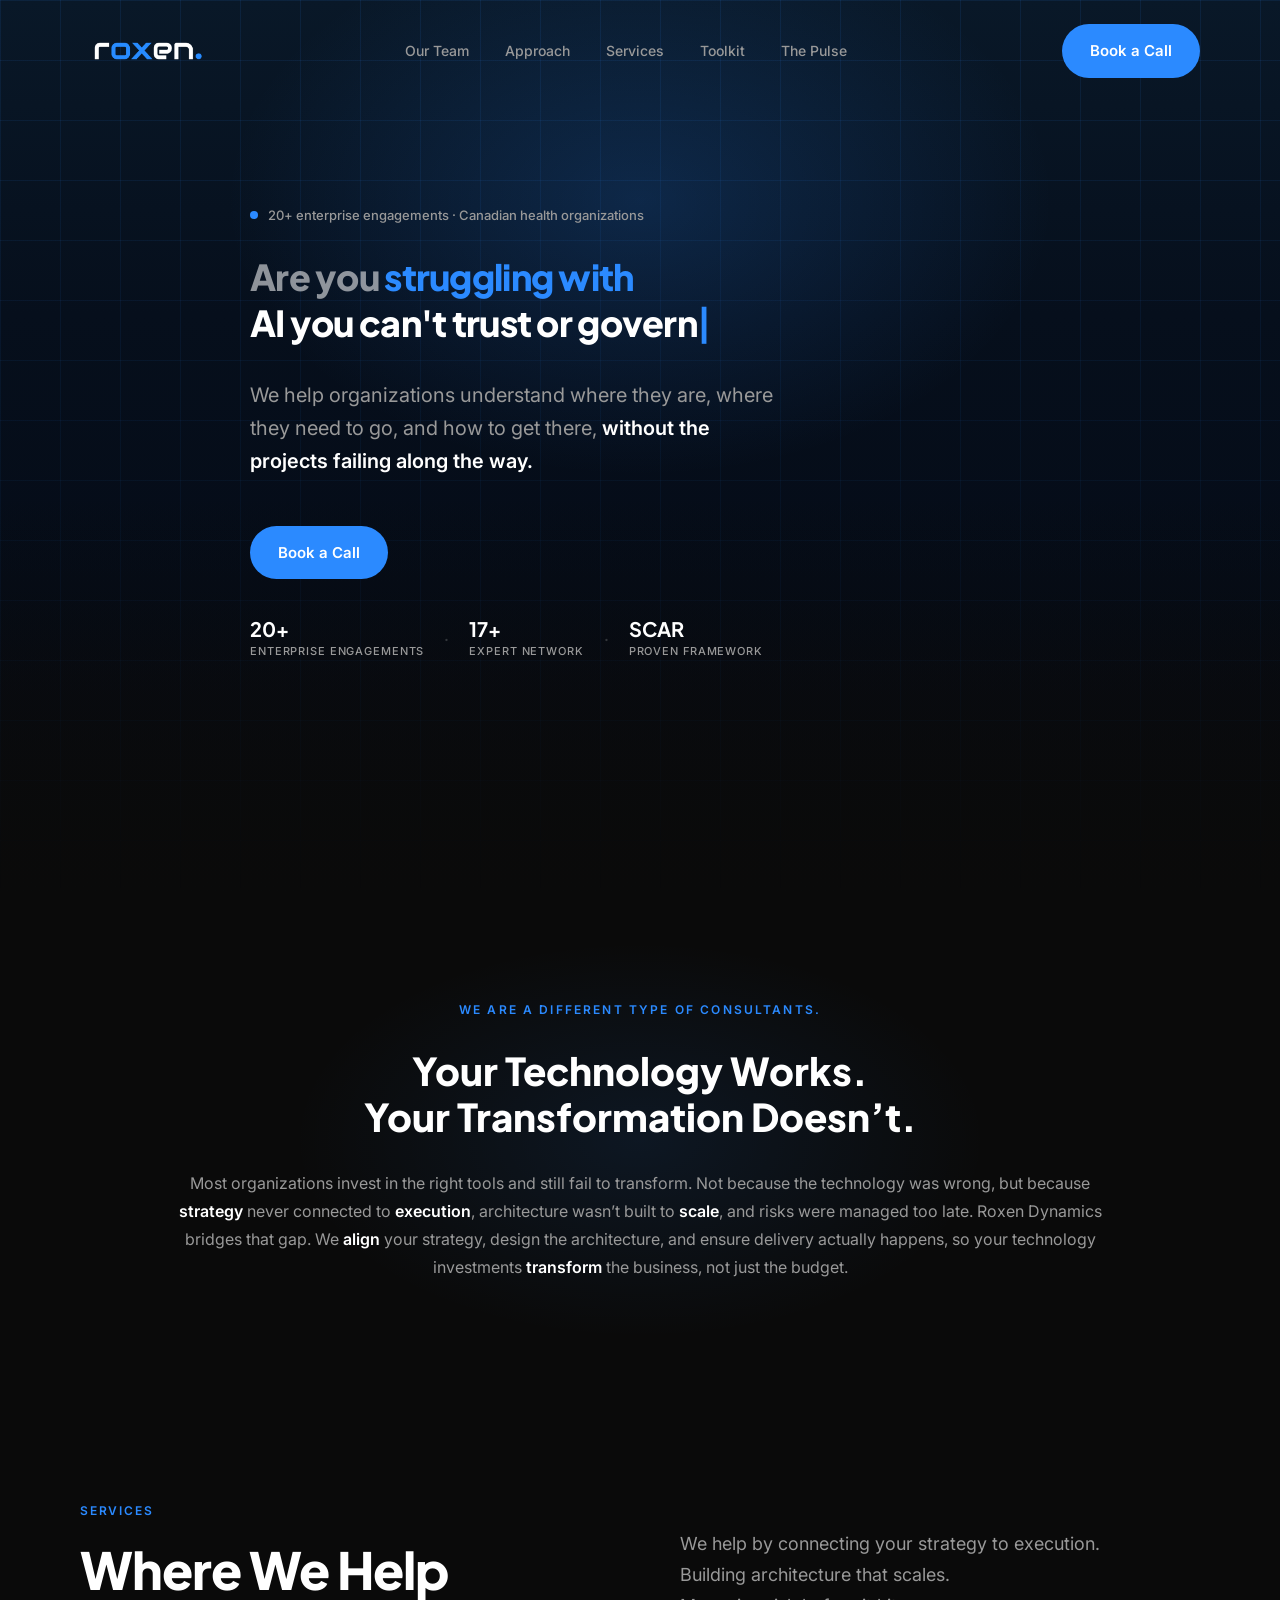
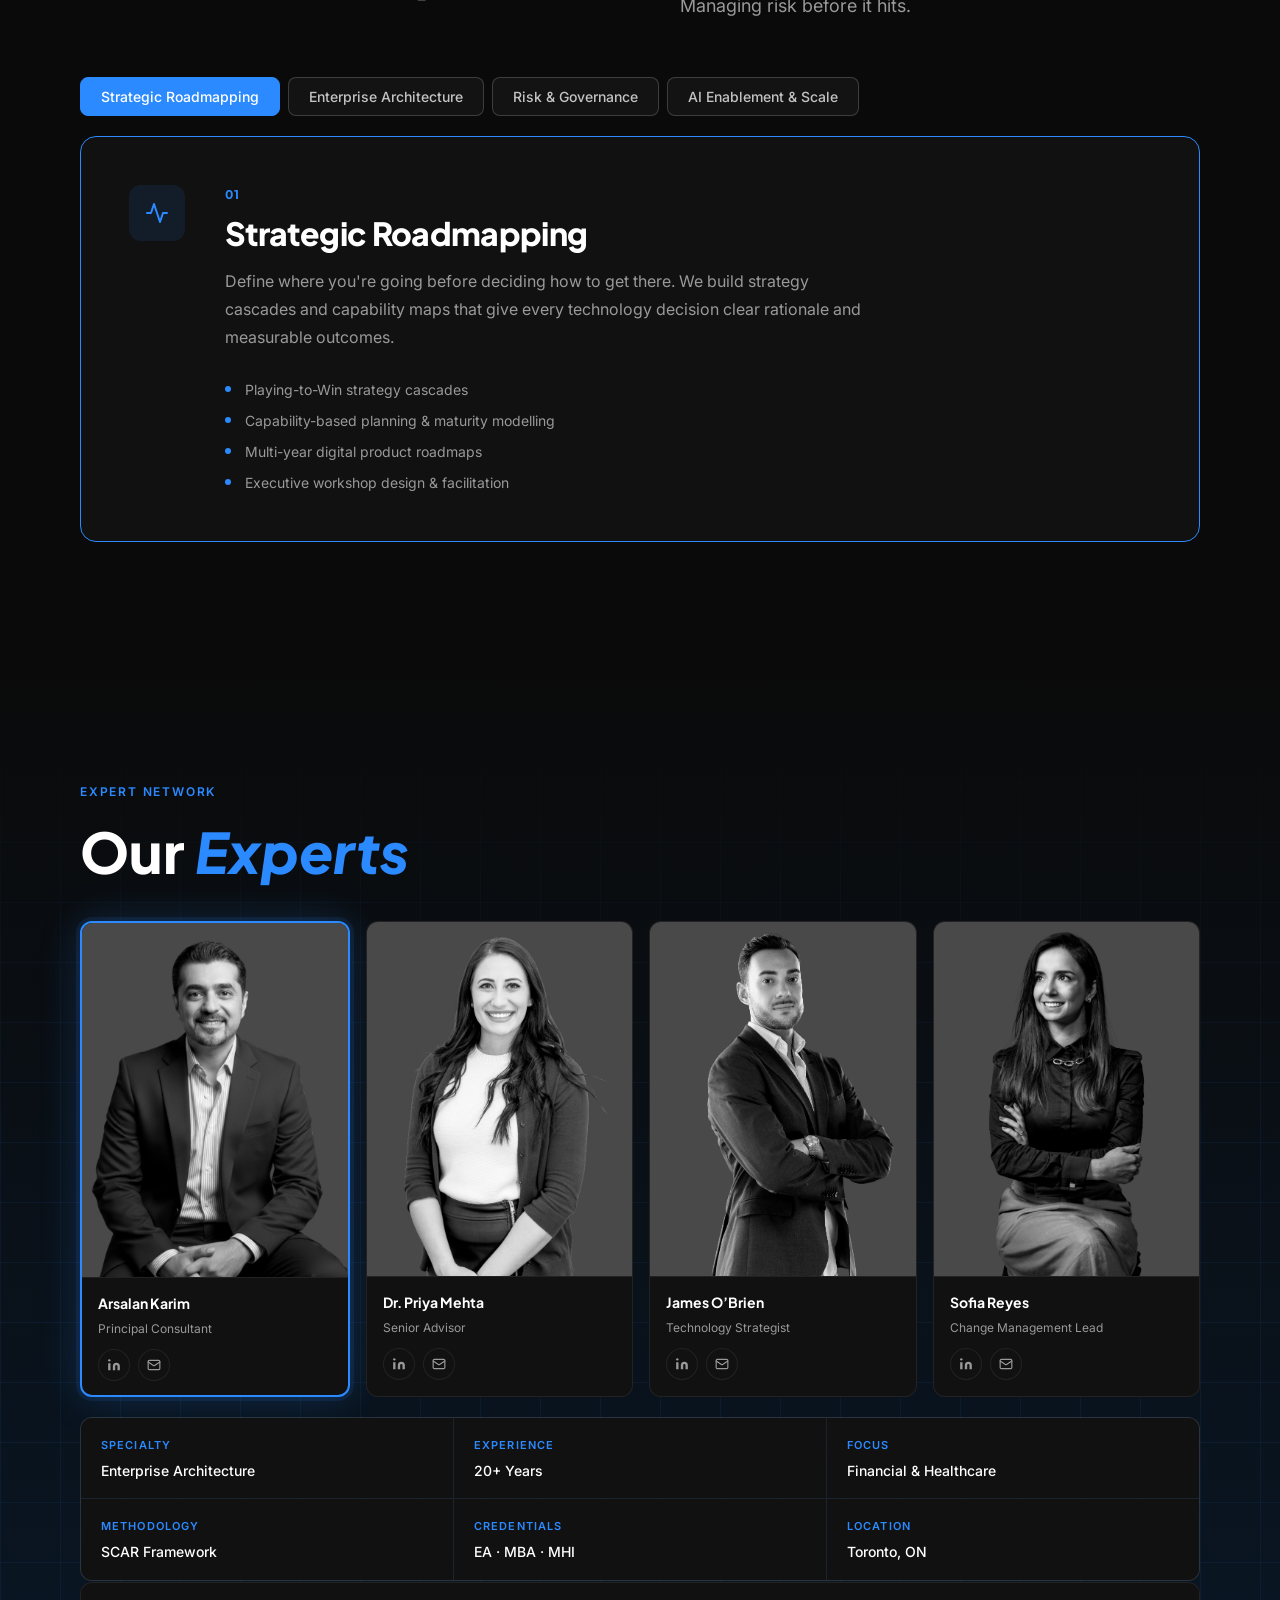
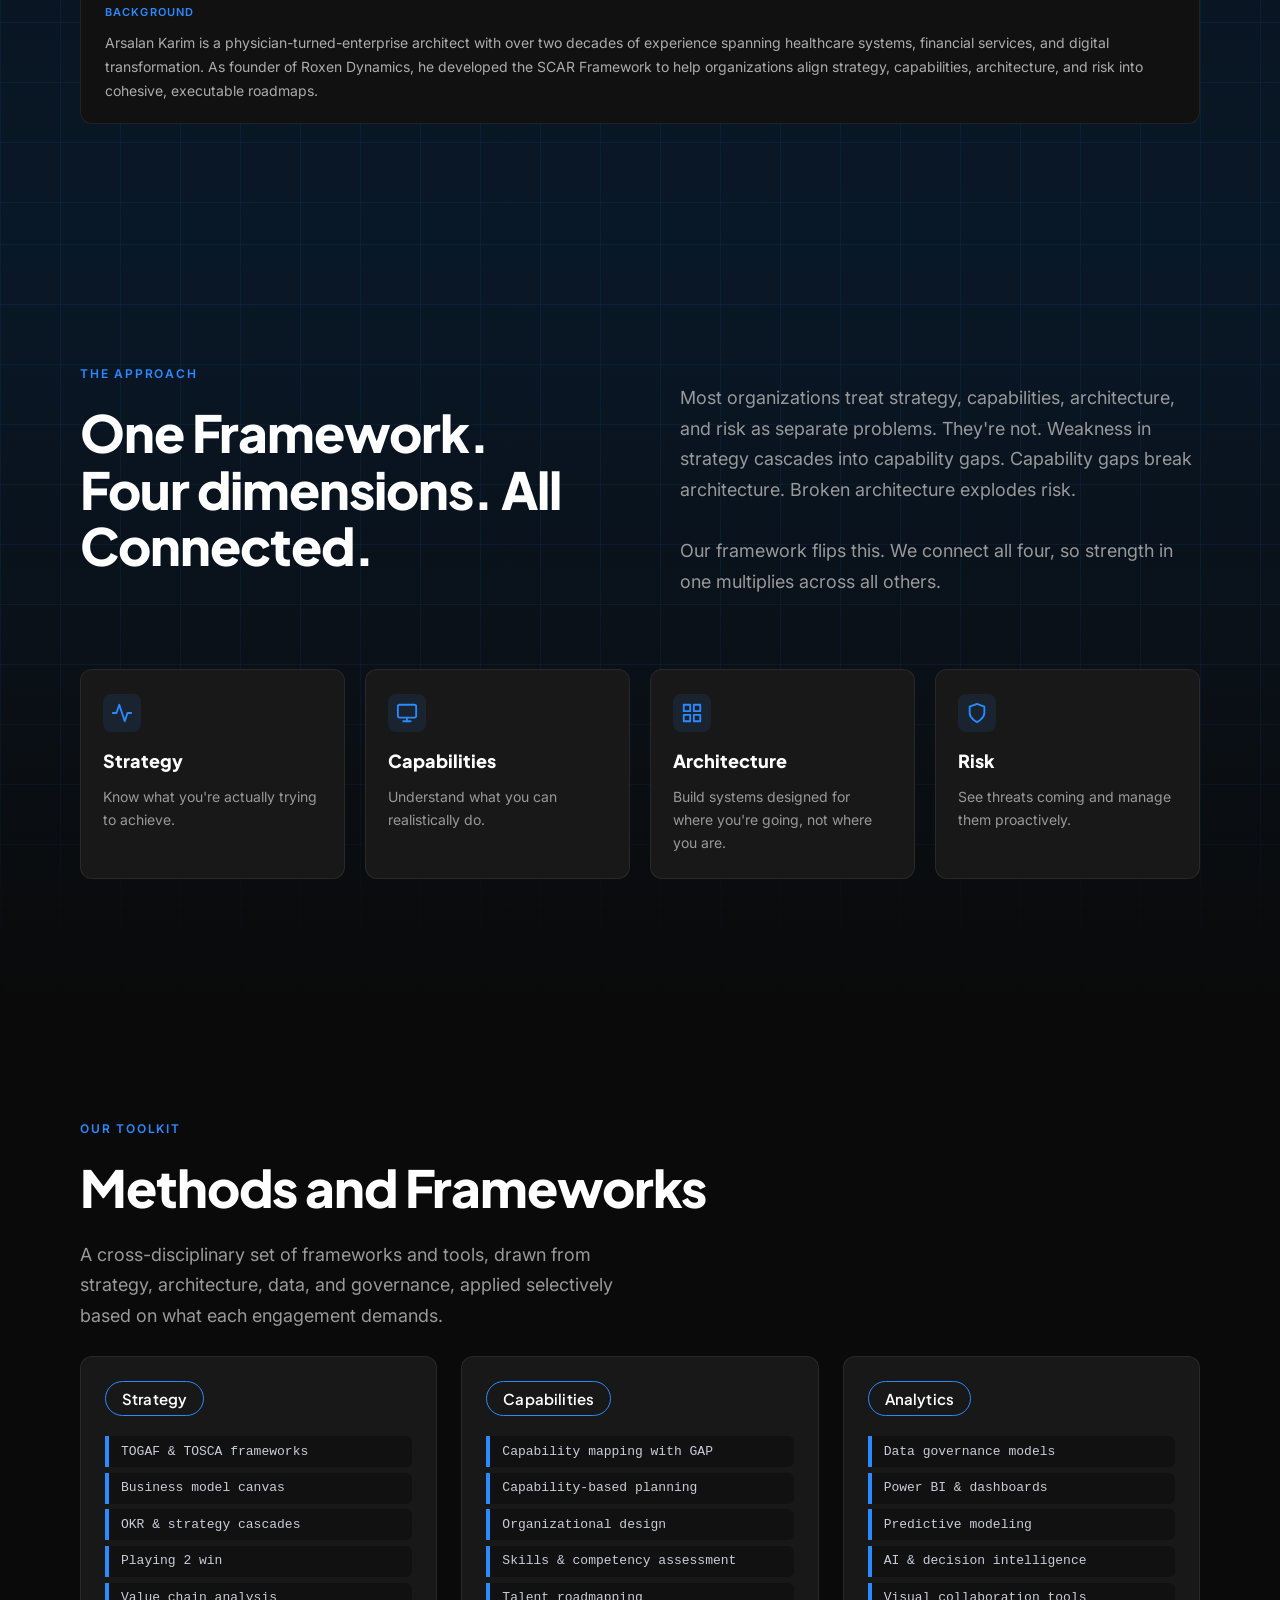
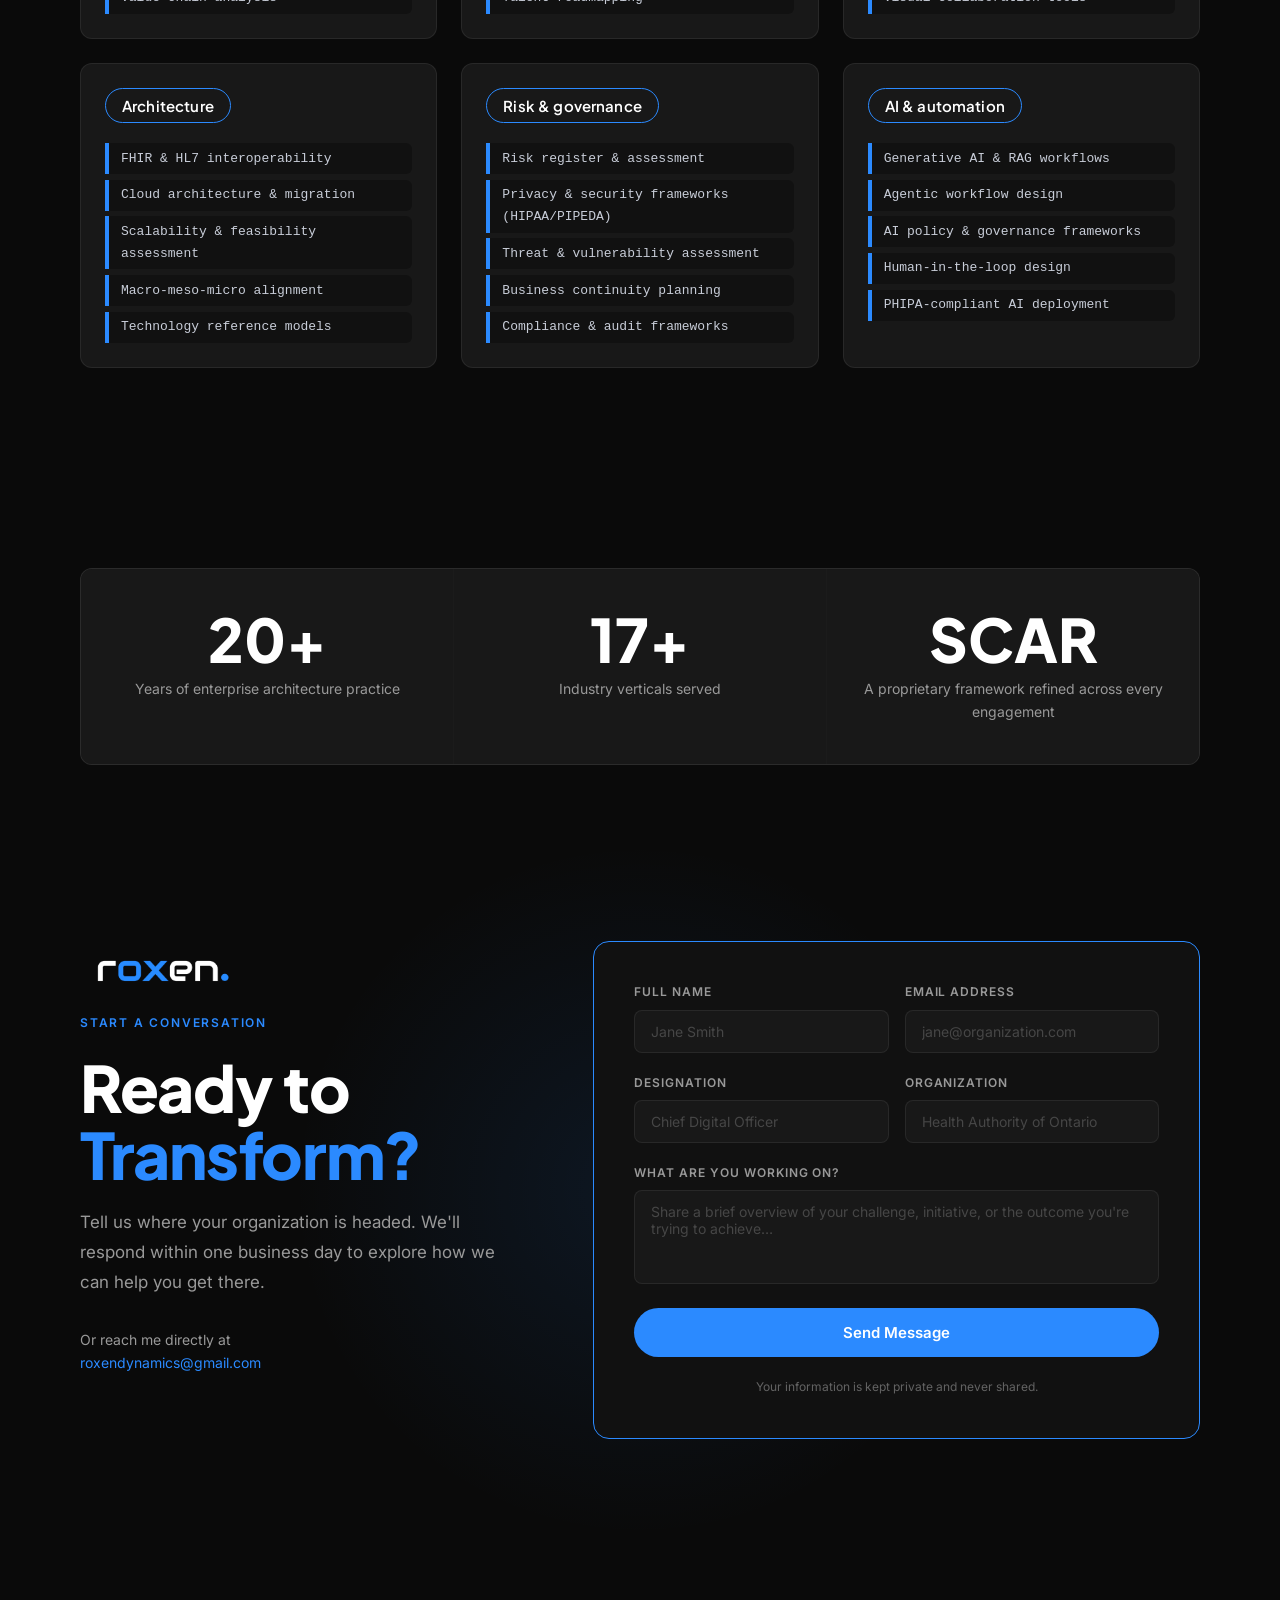
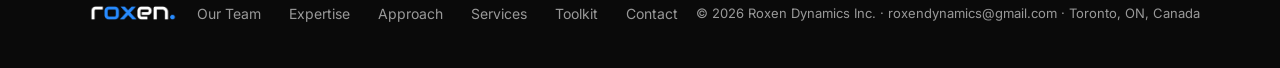
==== commit 82e91497: "Add The Pulse blog with JSON-driven post manifest Introduces docs/pulse.html rendered dynamically fr" ====
--- a/docs/index.html
+++ b/docs/index.html
@@ -6,8 +6,8 @@
   <meta name="viewport" content="width=device-width, initial-scale=1.0" />
 
   <!-- Primary SEO -->
-  <title>Roxen Dynamics | Enterprise Architecture & Digital Transformation Consulting — Toronto</title>
-  <meta name="description" content="Roxen Dynamics helps healthcare and enterprise organizations cut through complexity with the SCAR framework — aligning Strategy, Capabilities, Architecture, and Risk into executable transformation roadmaps. Led by Arsalan Karim, Toronto." />
+  <title>Roxen Dynamics | Enterprise Architecture & Digital Transformation Consulting | Toronto</title>
+  <meta name="description" content="Roxen Dynamics helps healthcare and enterprise organizations cut through complexity with the SCAR framework, aligning Strategy, Capabilities, Architecture, and Risk into executable transformation roadmaps. Led by Arsalan Karim, Toronto." />
   <meta name="keywords" content="enterprise architecture consulting, digital transformation, strategy consulting, healthcare IT consulting, business architecture, TOGAF, FHIR HL7, AI governance healthcare, risk management, capability planning, Toronto consultant" />
   <meta name="author" content="Arsalan Karim" />
   <meta name="robots" content="index, follow" />
@@ -44,7 +44,7 @@
         "name": "Roxen Dynamics",
         "url": "https://www.roxendynamics.com",
         "logo": "https://www.roxendynamics.com/EA_picture3.png",
-        "description": "Enterprise architecture and digital transformation consulting firm specializing in the SCAR framework — Strategy, Capabilities, Architecture, Risk.",
+        "description": "Enterprise architecture and digital transformation consulting firm specializing in the SCAR framework: Strategy, Capabilities, Architecture, Risk.",
         "email": "roxendynamics@gmail.com",
         "address": {
           "@type": "PostalAddress",
@@ -107,13 +107,13 @@
   <nav id="nav" aria-label="Primary navigation">
     <div class="container">
       <div class="nav-inner">
-        <a href="#hero" class="nav-logo roxen-logo">Roxen<span>.</span></a>
+        <a href="#hero" class="nav-logo"><img src="logo-white.png" class="nav-logo-img" alt="Roxen Dynamics" /></a>
         <ul class="nav-links">
           <li><a href="#team">Our Team</a></li>
-          <li><a href="#expertise">Expertise</a></li>
           <li><a href="#approach">Approach</a></li>
           <li><a href="#services">Services</a></li>
           <li><a href="#toolkit">Toolkit</a></li>
+          <li><a href="pulse.html">The Pulse</a></li>
         </ul>
         <a href="#cta" class="btn btn-primary nav-cta">Book a Call</a>
         <button class="hamburger" aria-label="Open menu">
@@ -126,11 +126,11 @@
   <!-- Mobile menu -->
   <div class="mobile-menu" aria-hidden="true">
     <a href="#team">Our Team</a>
-    <a href="#expertise">Expertise</a>
     <a href="#approach">Approach</a>
     <a href="#services">Services</a>
     <a href="#toolkit">Toolkit</a>
-    <a href="#cta" class="btn btn-primary" style="margin-top:16px">Book a Call</a>
+    <a href="pulse.html">The Pulse</a>
+    <a href="#cta" class="btn btn-primary" style="margin-top:8px;padding:8px 28px">Book a Call</a>
   </div>
 
   <main id="main-content">
@@ -139,90 +139,42 @@
        HERO
   ════════════════════════════════════════════════ -->
   <section id="hero" aria-label="Hero">
+<div class="hero-scrim"></div>
     <div class="hero-grid"></div>
     <div class="hero-glow"></div>
     <div class="container">
       <div class="hero-inner">
 
         <div class="hero-content">
-          <div class="hero-eyebrow fade-up">Enterprise Architecture · Toronto, Canada</div>
-          <h1 class="display hero-title fade-up">
-            Enterprise<br>
-            Architecture.<br>
-            <em>Built Around</em><br>
-            Your Strategy.
+          <span class="hero-eyebrow fade-up">20+ enterprise engagements &middot; Canadian health organizations</span>
+          <h1 class="display hero-title fade-up" id="hero-title">
+            <span class="hero-title-static">Are you <span class="hero-title-accent">struggling with</span></span>
+            <span class="hero-title-typed" aria-live="polite"><span class="hero-typed-text"></span><span class="hero-cursor" aria-hidden="true">|</span></span>
           </h1>
           <p class="hero-sub fade-up">
-            We help organizations cut through complexity — aligning strategy, capabilities, architecture, and risk into a
-            coherent transformation roadmap that actually gets executed.
+            We help organizations understand where they are, where they need to go, and how to get there, <span class="hero-sub-emphasis">without the projects failing along the way.</span>
           </p>
           <div class="hero-actions fade-up">
             <a href="#cta" class="btn btn-primary">Book a Call</a>
-            <a href="#expertise" class="hero-arrow">
-              See our Expertise
-              <svg width="16" height="16" viewBox="0 0 16 16" fill="none">
-                <path d="M8 3v10M3 8l5 5 5-5" stroke="currentColor" stroke-width="1.5" stroke-linecap="round"
-                  stroke-linejoin="round" />
-              </svg>
-            </a>
-          </div>
-        </div>
-
-        <!-- Vertical arch milestone component -->
-        <div class="hero-arch-wrap" aria-hidden="true">
-          <div class="arch-track">
-
-            <svg class="arch-svg" viewBox="0 0 200 480" preserveAspectRatio="none"
-                 xmlns="http://www.w3.org/2000/svg">
-              <path class="arch-path-bg"
-                    d="M 100 20 C 40 130, 40 350, 100 460"
-                    fill="none" stroke="rgba(255,255,255,0.07)" stroke-width="2"
-                    stroke-linecap="round"/>
-              <path class="arch-path-fill"
-                    d="M 100 20 C 40 130, 40 350, 100 460"
-                    fill="none" stroke="#2B8AFF" stroke-width="2.5"
-                    stroke-linecap="round"/>
-            </svg>
-
-            <div class="arch-node" data-index="0">
-              <div class="arch-dot"></div>
-              <div class="arch-connector"></div>
-              <div class="arch-label">
-                <span class="arch-label-title">AI: Opportunity or Distraction?</span>
-                <span class="arch-label-tag">We specialize in AI discovery and strategy alignment.</span>
-              </div>
-            </div>
-
-            <div class="arch-node" data-index="1">
-              <div class="arch-dot"></div>
-              <div class="arch-connector"></div>
-              <div class="arch-label">
-                <span class="arch-label-title">Legacy Systems Blocking Growth?</span>
-                <span class="arch-label-tag">We help with strategic modernization roadmaps.</span>
-              </div>
-            </div>
-
-            <div class="arch-node" data-index="2">
-              <div class="arch-dot"></div>
-              <div class="arch-connector"></div>
-              <div class="arch-label">
-                <span class="arch-label-title">Scaling Without Breaking?</span>
-                <span class="arch-label-tag">We specialize in future-ready architecture design.</span>
-              </div>
-            </div>
-
-            <div class="arch-node" data-index="3">
-              <div class="arch-dot"></div>
-              <div class="arch-connector"></div>
-              <div class="arch-label">
-                <span class="arch-label-title">Transformation Stalling?</span>
-                <span class="arch-label-tag">We help align strategy, architecture, and execution.</span>
-              </div>
-            </div>
-
-          </div>
-          <div class="arch-hint">scroll to explore</div>
-        </div>
+          </div>
+          <div class="hero-stats fade-up">
+            <div class="hero-stat">
+              <span class="stat-num">20+</span>
+              <span class="stat-label">Enterprise Engagements</span>
+            </div>
+            <span class="hero-stat-sep">&middot;</span>
+            <div class="hero-stat">
+              <span class="stat-num">17+</span>
+              <span class="stat-label">Expert Network</span>
+            </div>
+            <span class="hero-stat-sep">&middot;</span>
+            <div class="hero-stat">
+              <span class="stat-num">SCAR</span>
+              <span class="stat-label">Proven Framework</span>
+            </div>
+          </div>
+        </div>
+
 
       </div>
     </div>
@@ -237,13 +189,123 @@
       <div class="vp-inner">
         <div class="vp-eyebrow fade-up">We are a different type of consultants.</div>
         <h2 class="vp-heading fade-up">
-          AI. Portals. Mobile Apps. Connected Devices.<br>None of It Works Without the Right Architecture.
+          Your Technology Works.<br>Your Transformation Doesn&rsquo;t.
         </h2>
         <p class="vp-sub fade-up">
-          Most transformations don&rsquo;t fail from bad technology &mdash; they fail from misalignment and poor implementation. Sounds familiar? We help fix that, even before it happens.
+          Most organizations invest in the right tools and still fail to transform. Not because the technology was wrong, but because <span class="hero-sub-emphasis">strategy</span> never connected to <span class="hero-sub-emphasis">execution</span>, architecture wasn&rsquo;t built to <span class="hero-sub-emphasis">scale</span>, and risks were managed too late. Roxen Dynamics bridges that gap. We <span class="hero-sub-emphasis">align</span> your strategy, design the architecture, and ensure delivery actually happens, so your technology investments <span class="hero-sub-emphasis">transform</span> the business, not just the budget.
         </p>
-        <a href="#team" class="btn btn-primary vp-btn fade-up">Meet Our Experts &rarr;</a>
-      </div>
+      </div>
+    </div>
+  </section>
+
+  <!-- ═══════════════════════════════════════════════
+       SERVICES
+  ════════════════════════════════════════════════ -->
+  <section id="services" aria-label="Consulting Services">
+    <div class="container">
+
+      <div class="services-header">
+        <div class="fade-up">
+          <div class="section-label">Services</div>
+          <h2 class="section-heading">Where We Help</h2>
+        </div>
+        <div class="section-sub fade-up">
+          We help by connecting your strategy to execution. <br>Building architecture that scales. <br>Managing risk
+          before it hits.
+        </div>
+      </div>
+
+      <div class="service-tabs fade-up">
+
+        <div class="stab-nav">
+          <button class="stab-btn active" data-tab="0">Strategic Roadmapping</button>
+          <button class="stab-btn" data-tab="1">Enterprise Architecture</button>
+          <button class="stab-btn" data-tab="2">Risk &amp; Governance</button>
+          <button class="stab-btn" data-tab="3">AI Enablement &amp; Scale</button>
+        </div>
+
+        <div class="stab-panels">
+
+          <div class="stab-panel active" data-panel="0">
+            <div class="stab-panel-icon">
+              <svg width="24" height="24" viewBox="0 0 24 24" fill="none" stroke="#2B8AFF" stroke-width="2" stroke-linecap="round" stroke-linejoin="round">
+                <polyline points="22 12 18 12 15 21 9 3 6 12 2 12"/>
+              </svg>
+            </div>
+            <div class="stab-panel-body">
+              <div class="stab-panel-num">01</div>
+              <h3 class="stab-panel-title">Strategic Roadmapping</h3>
+              <p class="stab-panel-desc">Define where you're going before deciding how to get there. We build strategy cascades and capability maps that give every technology decision clear rationale and measurable outcomes.</p>
+              <ul class="stab-panel-list">
+                <li>Playing-to-Win strategy cascades</li>
+                <li>Capability-based planning &amp; maturity modelling</li>
+                <li>Multi-year digital product roadmaps</li>
+                <li>Executive workshop design &amp; facilitation</li>
+              </ul>
+            </div>
+          </div>
+
+          <div class="stab-panel" data-panel="1">
+            <div class="stab-panel-icon">
+              <svg width="24" height="24" viewBox="0 0 24 24" fill="none" stroke="#2B8AFF" stroke-width="2" stroke-linecap="round" stroke-linejoin="round">
+                <rect x="3" y="3" width="7" height="7"/><rect x="14" y="3" width="7" height="7"/>
+                <rect x="14" y="14" width="7" height="7"/><rect x="3" y="14" width="7" height="7"/>
+              </svg>
+            </div>
+            <div class="stab-panel-body">
+              <div class="stab-panel-num">02</div>
+              <h3 class="stab-panel-title">Enterprise Architecture Design</h3>
+              <p class="stab-panel-desc">Design scalable, future-ready systems grounded in your business model, not technology trends. Application landscapes, reference models, and target-state architectures aligned to your strategy.</p>
+              <ul class="stab-panel-list">
+                <li>TOGAF &amp; FHIR/HL7 interoperability frameworks</li>
+                <li>Cloud architecture &amp; migration planning</li>
+                <li>Macro-meso-micro alignment</li>
+                <li>Vendor evaluation &amp; technology option analysis</li>
+              </ul>
+            </div>
+          </div>
+
+          <div class="stab-panel" data-panel="2">
+            <div class="stab-panel-icon">
+              <svg width="24" height="24" viewBox="0 0 24 24" fill="none" stroke="#2B8AFF" stroke-width="2" stroke-linecap="round" stroke-linejoin="round">
+                <path d="M12 22s8-4 8-10V5l-8-3-8 3v7c0 6 8 10 8 10z"/>
+              </svg>
+            </div>
+            <div class="stab-panel-body">
+              <div class="stab-panel-num">03</div>
+              <h3 class="stab-panel-title">Risk &amp; Governance</h3>
+              <p class="stab-panel-desc">Embed governance into architecture from day one. Risk registers, controls, and compliance alignment, managed proactively, not reactively.</p>
+              <ul class="stab-panel-list">
+                <li>Risk registers &amp; threat assessments (TRA/PIA)</li>
+                <li>PHIPA, PIPEDA &amp; privacy frameworks</li>
+                <li>RFx framework design &amp; procurement support</li>
+                <li>Business continuity &amp; audit readiness</li>
+              </ul>
+            </div>
+          </div>
+
+          <div class="stab-panel" data-panel="3">
+            <div class="stab-panel-icon">
+              <svg width="24" height="24" viewBox="0 0 24 24" fill="none" stroke="#2B8AFF" stroke-width="2" stroke-linecap="round" stroke-linejoin="round">
+                <circle cx="12" cy="12" r="3"/><path d="M12 1v4M12 19v4M4.22 4.22l2.83 2.83M16.95 16.95l2.83 2.83M1 12h4M19 12h4M4.22 19.78l2.83-2.83M16.95 7.05l2.83-2.83"/>
+              </svg>
+            </div>
+            <div class="stab-panel-body">
+              <div class="stab-panel-num">04</div>
+              <h3 class="stab-panel-title">AI Enablement, Governance &amp; Scale</h3>
+              <p class="stab-panel-desc">Designing responsible AI strategies for healthcare organizations, from RAG workflow architecture and human-in-the-loop governance frameworks to AI policy design, vendor compliance evaluation, and scaled deployment across clinical and operational contexts.</p>
+              <ul class="stab-panel-list">
+                <li>Generative AI &amp; RAG workflow architecture</li>
+                <li>Human-in-the-loop governance frameworks</li>
+                <li>AI policy design &amp; vendor compliance evaluation</li>
+                <li>PHIPA-compliant AI deployment at scale</li>
+              </ul>
+            </div>
+          </div>
+
+        </div>
+      </div>
+
     </div>
   </section>
 
@@ -348,182 +410,7 @@
     </div>
   </section>
 
-  <!-- ═══════════════════════════════════════════════
-       INTRO BANNER — disabled, re-enable when needed
-  ════════════════════════════════════════════════ -->
-  <!--
-  <section id="intro" aria-label="Introduction">
-
-    <div class="intro-left fade-up">
-      <div class="roxen-logo intro-logo">Roxen<span>.</span></div>
-      <span class="intro-greeting">Hello, I'm</span>
-      <h2 class="intro-name">Arsalan<br>Karim</h2>
-      <div class="intro-social">
-        <a href="https://www.linkedin.com/in/arsalan-karim/" class="intro-social-icon" aria-label="LinkedIn" target="_blank" rel="noopener">
-          <svg width="18" height="18" viewBox="0 0 24 24" fill="currentColor">
-            <path d="M16 8a6 6 0 016 6v7h-4v-7a2 2 0 00-2-2 2 2 0 00-2 2v7h-4v-7a6 6 0 016-6zM2 9h4v12H2z" />
-            <circle cx="4" cy="4" r="2" />
-          </svg>
-        </a>
-        <a href="mailto:roxendynamics@gmail.com" class="intro-social-icon" aria-label="Email">
-          <svg width="18" height="18" viewBox="0 0 24 24" fill="none" stroke="currentColor" stroke-width="2"
-            stroke-linecap="round" stroke-linejoin="round">
-            <rect x="2" y="4" width="20" height="16" rx="2" />
-            <path d="m22 7-8.97 5.7a1.94 1.94 0 01-2.06 0L2 7" />
-          </svg>
-        </a>
-      </div>
-    </div>
-
-    <div class="intro-center">
-      <img src="profilepic3.png" alt="Arsalan Karim — Physician, Enterprise Architect and Strategy Consultant at Roxen Dynamics" class="intro-photo" loading="eager" fetchpriority="high" />
-    </div>
-
-    <div class="intro-right fade-up">
-      <span class="intro-role-label">Physician &nbsp;·&nbsp; Business Architect</span>
-      <h2 class="intro-role">Strategy<br><em>Consultant</em></h2>
-    </div>
-  </section>
-  -->
-
-  <!-- ═══════════════════════════════════════════════
-       EXPERTISE — Digital Health
-  ════════════════════════════════════════════════ -->
-  <section id="expertise" aria-label="Digital Health Expertise">
-    <div class="container">
-
-      <div class="section-header fade-up">
-        <div class="section-label">Expertise</div>
-        <h2 class="section-heading">Digital Health Technologies</h2>
-        <p class="section-sub">Deep experience architecting and implementing modern health tech solutions.</p>
-      </div>
-
-      <div class="expertise-grid">
-
-        <div class="expertise-card fade-up">
-          <div class="expertise-img-wrap">
-            <img src="AI_healthcare.png" alt="" loading="lazy" aria-hidden="true">
-          </div>
-          <h3 class="expertise-title">AI & Machine Learning</h3>
-          <p class="expertise-desc">Clinical decision support, predictive diagnostics, and intelligent automation.</p>
-          <div class="expertise-chips">
-            <span class="expertise-chip">RAG</span>
-            <span class="expertise-chip">Governance</span>
-            <span class="expertise-chip">Decision Support</span>
-            <span class="expertise-chip">Automation</span>
-          </div>
-        </div>
-
-        <div class="expertise-card fade-up">
-          <div class="expertise-img-wrap">
-            <img src="interoperability.png" alt="" loading="lazy" aria-hidden="true">
-          </div>
-          <h3 class="expertise-title">FHIR & HL7 Integration</h3>
-          <p class="expertise-desc">Seamless health data exchange and system connectivity.</p>
-          <div class="expertise-chips">
-            <span class="expertise-chip">Interoperability</span>
-            <span class="expertise-chip">Standards</span>
-            <span class="expertise-chip">Data Exchange</span>
-            <span class="expertise-chip">APIs</span>
-          </div>
-        </div>
-
-        <div class="expertise-card fade-up">
-          <div class="expertise-img-wrap">
-            <img src="data_analytics.png" alt="" loading="lazy" aria-hidden="true">
-          </div>
-          <h3 class="expertise-title">Data & Analytics</h3>
-          <p class="expertise-desc">Real-world evidence, population health insights, and clinical dashboards.</p>
-          <div class="expertise-chips">
-            <span class="expertise-chip">Insights</span>
-            <span class="expertise-chip">Dashboards</span>
-            <span class="expertise-chip">Real-World Evidence</span>
-            <span class="expertise-chip">Analytics</span>
-          </div>
-        </div>
-
-        <div class="expertise-card fade-up">
-          <div class="expertise-img-wrap">
-            <img src="mobile_apps.png" alt="" loading="lazy" aria-hidden="true">
-          </div>
-          <h3 class="expertise-title">Mobile & Digital Apps</h3>
-          <p class="expertise-desc">Patient-centric mobile solutions and digital engagement platforms.</p>
-          <div class="expertise-chips">
-            <span class="expertise-chip">UI/UX</span>
-            <span class="expertise-chip">Business Model</span>
-            <span class="expertise-chip">Engagement</span>
-            <span class="expertise-chip">User Experience</span>
-          </div>
-        </div>
-
-        <div class="expertise-card fade-up">
-          <div class="expertise-img-wrap">
-            <img src="patient_portals.png" alt="" loading="lazy" aria-hidden="true">
-          </div>
-          <h3 class="expertise-title">Patient Portals</h3>
-          <p class="expertise-desc">Secure access, transparency, and patient-centered engagement tools.</p>
-          <div class="expertise-chips">
-            <span class="expertise-chip">Security</span>
-            <span class="expertise-chip">Access</span>
-            <span class="expertise-chip">Transparency</span>
-            <span class="expertise-chip">Engagement</span>
-          </div>
-        </div>
-
-        <div class="expertise-card fade-up">
-          <div class="expertise-img-wrap">
-            <img src="cyber.png" alt="" loading="lazy" aria-hidden="true">
-          </div>
-          <h3 class="expertise-title">Cybersecurity & Compliance</h3>
-          <p class="expertise-desc">HIPAA/PIPEDA frameworks, threat assessment, and governance.</p>
-          <div class="expertise-chips">
-            <span class="expertise-chip">HIPAA</span>
-            <span class="expertise-chip">PIPEDA</span>
-            <span class="expertise-chip">Risk Management</span>
-            <span class="expertise-chip">Compliance</span>
-          </div>
-        </div>
-
-      </div>
-    </div>
-  </section>
-
-  <!-- ═══════════════════════════════════════════════
-       PROBLEM
-  ════════════════════════════════════════════════ -->
-  <section id="problem" aria-label="Why digital transformations fail">
-    <div class="container">
-      <div class="problem-grid">
-
-        <div class="problem-stats">
-          <div class="fade-up">
-            <div class="problem-stat">70%</div>
-            <div class="problem-stat-label">of digital transformation initiatives fail to meet their objectives</div>
-          </div>
-          <div class="fade-up">
-            <div class="problem-stat">$1.3T</div>
-            <div class="problem-stat-label">wasted annually on digital transformation projects that stall or fail</div>
-          </div>
-          <div class="fade-up">
-            <div class="problem-stat">45–50%</div>
-            <div class="problem-stat-label">average cost overrun on medium to large scale IT projects</div>
-          </div>
-        </div>
-
-        <div class="problem-text fade-up">
-          <div class="section-label">The Problem</div>
-          <h2 class="section-heading">Why Transformations Fail</h2>
-          <p>You invest in great technology. But it doesn't connect to strategy. Projects run in silos. Implementation
-            stalls. Risks accumulate. Money gets wasted.</p>
-          <p>The gap isn't technology (sometimes it is). But before that, it's about architecture, strategy, and
-            execution.</p>
-          <p>We bridge that gap by aligning your strategy, building scalable architectures, and
-            ensuring execution actually happens — so your investments transform the business.</p>
-        </div>
-
-      </div>
-    </div>
-  </section>
+
 
   <!-- ═══════════════════════════════════════════════
        APPROACH — SCAR
@@ -597,117 +484,6 @@
   </section>
 
   <!-- ═══════════════════════════════════════════════
-       SERVICES
-  ════════════════════════════════════════════════ -->
-  <section id="services" aria-label="Consulting Services">
-    <div class="container">
-
-      <div class="services-header">
-        <div class="fade-up">
-          <div class="section-label">Services</div>
-          <h2 class="section-heading">Where We Help</h2>
-        </div>
-        <div class="section-sub fade-up">
-          We help by connecting your strategy to execution. <br>Building architecture that scales. <br>Managing risk
-          before it hits.
-        </div>
-      </div>
-
-      <div class="service-tabs fade-up">
-
-        <div class="stab-nav">
-          <button class="stab-btn active" data-tab="0">Strategic Roadmapping</button>
-          <button class="stab-btn" data-tab="1">Enterprise Architecture</button>
-          <button class="stab-btn" data-tab="2">Risk &amp; Governance</button>
-          <button class="stab-btn" data-tab="3">AI Enablement &amp; Scale</button>
-        </div>
-
-        <div class="stab-panels">
-
-          <div class="stab-panel active" data-panel="0">
-            <div class="stab-panel-icon">
-              <svg width="24" height="24" viewBox="0 0 24 24" fill="none" stroke="#2B8AFF" stroke-width="2" stroke-linecap="round" stroke-linejoin="round">
-                <polyline points="22 12 18 12 15 21 9 3 6 12 2 12"/>
-              </svg>
-            </div>
-            <div class="stab-panel-body">
-              <div class="stab-panel-num">01</div>
-              <h3 class="stab-panel-title">Strategic Roadmapping</h3>
-              <p class="stab-panel-desc">Define where you're going before deciding how to get there. We build strategy cascades and capability maps that give every technology decision clear rationale and measurable outcomes.</p>
-              <ul class="stab-panel-list">
-                <li>Playing-to-Win strategy cascades</li>
-                <li>Capability-based planning &amp; maturity modelling</li>
-                <li>Multi-year digital product roadmaps</li>
-                <li>Executive workshop design &amp; facilitation</li>
-              </ul>
-            </div>
-          </div>
-
-          <div class="stab-panel" data-panel="1">
-            <div class="stab-panel-icon">
-              <svg width="24" height="24" viewBox="0 0 24 24" fill="none" stroke="#2B8AFF" stroke-width="2" stroke-linecap="round" stroke-linejoin="round">
-                <rect x="3" y="3" width="7" height="7"/><rect x="14" y="3" width="7" height="7"/>
-                <rect x="14" y="14" width="7" height="7"/><rect x="3" y="14" width="7" height="7"/>
-              </svg>
-            </div>
-            <div class="stab-panel-body">
-              <div class="stab-panel-num">02</div>
-              <h3 class="stab-panel-title">Enterprise Architecture Design</h3>
-              <p class="stab-panel-desc">Design scalable, future-ready systems grounded in your business model, not technology trends. Application landscapes, reference models, and target-state architectures aligned to your strategy.</p>
-              <ul class="stab-panel-list">
-                <li>TOGAF &amp; FHIR/HL7 interoperability frameworks</li>
-                <li>Cloud architecture &amp; migration planning</li>
-                <li>Macro-meso-micro alignment</li>
-                <li>Vendor evaluation &amp; technology option analysis</li>
-              </ul>
-            </div>
-          </div>
-
-          <div class="stab-panel" data-panel="2">
-            <div class="stab-panel-icon">
-              <svg width="24" height="24" viewBox="0 0 24 24" fill="none" stroke="#2B8AFF" stroke-width="2" stroke-linecap="round" stroke-linejoin="round">
-                <path d="M12 22s8-4 8-10V5l-8-3-8 3v7c0 6 8 10 8 10z"/>
-              </svg>
-            </div>
-            <div class="stab-panel-body">
-              <div class="stab-panel-num">03</div>
-              <h3 class="stab-panel-title">Risk &amp; Governance</h3>
-              <p class="stab-panel-desc">Embed governance into architecture from day one. Risk registers, controls, and compliance alignment — managed proactively, not reactively.</p>
-              <ul class="stab-panel-list">
-                <li>Risk registers &amp; threat assessments (TRA/PIA)</li>
-                <li>PHIPA, PIPEDA &amp; privacy frameworks</li>
-                <li>RFx framework design &amp; procurement support</li>
-                <li>Business continuity &amp; audit readiness</li>
-              </ul>
-            </div>
-          </div>
-
-          <div class="stab-panel" data-panel="3">
-            <div class="stab-panel-icon">
-              <svg width="24" height="24" viewBox="0 0 24 24" fill="none" stroke="#2B8AFF" stroke-width="2" stroke-linecap="round" stroke-linejoin="round">
-                <circle cx="12" cy="12" r="3"/><path d="M12 1v4M12 19v4M4.22 4.22l2.83 2.83M16.95 16.95l2.83 2.83M1 12h4M19 12h4M4.22 19.78l2.83-2.83M16.95 7.05l2.83-2.83"/>
-              </svg>
-            </div>
-            <div class="stab-panel-body">
-              <div class="stab-panel-num">04</div>
-              <h3 class="stab-panel-title">AI Enablement, Governance &amp; Scale</h3>
-              <p class="stab-panel-desc">Designing responsible AI strategies for healthcare organizations — from RAG workflow architecture and human-in-the-loop governance frameworks to AI policy design, vendor compliance evaluation, and scaled deployment across clinical and operational contexts.</p>
-              <ul class="stab-panel-list">
-                <li>Generative AI &amp; RAG workflow architecture</li>
-                <li>Human-in-the-loop governance frameworks</li>
-                <li>AI policy design &amp; vendor compliance evaluation</li>
-                <li>PHIPA-compliant AI deployment at scale</li>
-              </ul>
-            </div>
-          </div>
-
-        </div>
-      </div>
-
-    </div>
-  </section>
-
-  <!-- ═══════════════════════════════════════════════
        TOOLKIT
   ════════════════════════════════════════════════ -->
   <section id="toolkit" aria-label="Methods and Frameworks">
@@ -719,7 +495,7 @@
           <h2 class="section-heading">Methods and Frameworks</h2>
         </div>
         <div class="section-sub fade-up">
-          A cross-disciplinary set of frameworks and tools — drawn from strategy, architecture, data, and governance —
+          A cross-disciplinary set of frameworks and tools, drawn from strategy, architecture, data, and governance,
           applied selectively based on what each engagement demands.
         </div>
       </div>
@@ -877,69 +653,6 @@
     </div>
   </section>
 
-  <!-- ═══════════════════════════════════════════════
-       ABOUT — disabled, re-enable when needed
-  ════════════════════════════════════════════════ -->
-  <!--
-  <section id="about" aria-label="About Arsalan Karim">
-    <div class="container">
-      <div class="about-inner">
-
-        <div class="about-photo fade-up">
-          <div class="about-photo-glow"></div>
-          <img src="EA_picture3.png" alt="Arsalan Karim — Principal Consultant and Lead Enterprise Architect at Roxen Dynamics, Toronto" loading="lazy" />
-        </div>
-
-        <div class="about-content fade-up">
-          <div class="section-label">About</div>
-          <h2 class="section-heading">Arsalan Karim</h2>
-          <div class="about-credentials">
-            <span class="about-degrees">MBBS &middot; MBA &middot; MHI</span>
-            <span class="about-title">CEO &amp; Founder &nbsp;·&nbsp; Lead Enterprise Architect &amp; Strategy
-              Consultant, RDBC</span>
-            <span class="about-title">Sessional Lecturer &nbsp;·&nbsp; IHPME, University of Toronto</span>
-          </div>
-
-          <p class="about-bio">
-            Physician and Senior Enterprise Architect with 20+ years orchestrating digital transformation and AI
-            governance
-            initiatives in healthcare.
-            <br><br>
-            I design scalable advisory roadmaps that align macro policy, meso
-            interoperability
-            (FHIR/HL7), and micro clinical workflows, then govern AI deployments with strict human-in-the-loop
-            frameworks to
-            ensure safety and compliance.
-            <br><br>
-            At the University of Toronto, I teach future healthcare leaders the advanced
-            strategic frameworks like TOGAF, TOSCA, Playing-to-Win Strategy that turn complex decisions into executable
-            plans.
-          </p>
-
-          <div class="about-social">
-            <span class="about-social-label">Find me on</span>
-            <div class="social-icons">
-              <a href="https://www.linkedin.com/in/arsalan-karim/" class="social-icon" aria-label="LinkedIn" target="_blank" rel="noopener">
-                <svg width="18" height="18" viewBox="0 0 24 24" fill="currentColor">
-                  <path d="M16 8a6 6 0 016 6v7h-4v-7a2 2 0 00-2-2 2 2 0 00-2 2v7h-4v-7a6 6 0 016-6zM2 9h4v12H2z" />
-                  <circle cx="4" cy="4" r="2" />
-                </svg>
-              </a>
-              <a href="mailto:roxendynamics@gmail.com" class="social-icon" aria-label="Email">
-                <svg width="18" height="18" viewBox="0 0 24 24" fill="none" stroke="currentColor" stroke-width="2"
-                  stroke-linecap="round" stroke-linejoin="round">
-                  <rect x="2" y="4" width="20" height="16" rx="2" />
-                  <path d="m22 7-8.97 5.7a1.94 1.94 0 01-2.06 0L2 7" />
-                </svg>
-              </a>
-            </div>
-          </div>
-        </div>
-
-      </div>
-    </div>
-  </section>
-  -->
 
   <!-- ═══════════════════════════════════════════════
        SOCIAL PROOF
@@ -976,7 +689,7 @@
 
         <!-- Left: heading -->
         <div class="cta-left">
-          <div class="roxen-logo cta-logo">Roxen<span>.</span></div>
+          <img src="logo-white.png" class="cta-logo" alt="Roxen Dynamics" />
           <div class="section-label">Start a Conversation</div>
           <h2 class="display cta-title">Ready to<br><em>Transform?</em></h2>
           <p class="cta-sub">Tell us where your organization is headed. We'll respond within one business day to explore how we can help you get there.</p>
@@ -1023,7 +736,7 @@
   <footer aria-label="Site footer">
     <div class="container">
       <div class="footer-inner">
-        <div class="footer-logo roxen-logo">Roxen<span>.</span></div>
+        <img src="logo-white.png" class="footer-logo" alt="Roxen Dynamics" />
         <nav aria-label="Footer navigation">
           <ul class="footer-links">
             <li><a href="#team">Our Team</a></li>
--- a/docs/style.css
+++ b/docs/style.css
@@ -172,13 +172,16 @@
 }
 
 .nav-logo {
-  font-family: var(--font-display);
-  font-size: 26px;
-  font-weight: 800;
-  letter-spacing: -0.01em;
-}
-
-.nav-logo span { color: var(--accent); }
+  display: flex;
+  align-items: center;
+  flex-shrink: 0;
+}
+
+.nav-logo-img {
+  height: 36px;
+  width: auto;
+  display: block;
+}
 
 /* Inline logo placements */
 .intro-logo {
@@ -188,9 +191,10 @@
 }
 
 .cta-logo {
-  font-size: 28px;
+  height: 44px;
+  width: auto;
+  display: block;
   margin-bottom: 20px;
-  display: block;
 }
 
 /* Shared logo dot style — used across nav, footer, and inline logos */
@@ -255,7 +259,7 @@
   flex-direction: column;
   align-items: center;
   justify-content: center;
-  gap: 40px;
+  gap: 10px;
 }
 .mobile-menu.open { display: flex; }
 .mobile-menu a {
@@ -266,6 +270,7 @@
   transition: color 0.2s;
 }
 .mobile-menu a:hover { color: var(--accent); }
+.mobile-menu .btn { padding: 10px 28px; margin-top: 6px; }
 
 /* ── HERO ─────────────────────────────────────────────────── */
 #hero {
@@ -275,6 +280,24 @@
   position: relative;
   overflow: hidden;
   padding-top: 80px;
+  background: linear-gradient(180deg,
+    #091828 0%,
+    #060F1C 35%,
+    #050C18 65%,
+    #0A0A0A 100%
+  );
+}
+
+/* bottom fade — blends hero into the next section */
+.hero-scrim {
+  position: absolute;
+  inset: 0;
+  background: linear-gradient(
+    to bottom,
+    transparent 55%,
+    #0A0A0A 100%
+  );
+  pointer-events: none;
 }
 
 /* geometric grid background */
@@ -282,22 +305,22 @@
   position: absolute;
   inset: 0;
   background-image:
-    linear-gradient(rgba(43,138,255,0.04) 1px, transparent 1px),
-    linear-gradient(90deg, rgba(43,138,255,0.04) 1px, transparent 1px);
+    linear-gradient(rgba(43,138,255,0.10) 1px, transparent 1px),
+    linear-gradient(90deg, rgba(43,138,255,0.10) 1px, transparent 1px);
   background-size: 60px 60px;
-  mask-image: radial-gradient(ellipse 80% 80% at 50% 50%, black 40%, transparent 100%);
-}
-
-/* blue glow */
+  mask-image: linear-gradient(to bottom, black 0%, rgba(0,0,0,0.4) 70%, transparent 100%);
+}
+
+/* blue radial glow — anchored top-centre */
 .hero-glow {
   position: absolute;
-  width: 700px;
-  height: 700px;
+  width: 900px;
+  height: 600px;
   border-radius: 50%;
-  background: radial-gradient(circle, rgba(43,138,255,0.12) 0%, transparent 70%);
-  top: 50%;
-  left: 60%;
-  transform: translate(-50%, -50%);
+  background: radial-gradient(ellipse, rgba(43,138,255,0.18) 0%, transparent 65%);
+  top: -100px;
+  left: 50%;
+  transform: translateX(-50%);
   pointer-events: none;
 }
 
@@ -319,13 +342,21 @@
 .hero-eyebrow::before {
   content: '';
   display: block;
-  width: 32px;
-  height: 1px;
+  width: 8px;
+  height: 8px;
+  border-radius: 50%;
   background: var(--accent);
+  animation: eyebrow-pulse 2.5s ease-in-out infinite;
+  flex-shrink: 0;
+}
+
+@keyframes eyebrow-pulse {
+  0%, 100% { box-shadow: 0 0 0 0 rgba(43,138,255,0.5); }
+  50% { box-shadow: 0 0 0 5px rgba(43,138,255,0); }
 }
 
 .hero-title {
-  font-size: clamp(38px, 5vw, 68px);
+  font-size: clamp(22px, 2.8vw, 40px);
   margin-bottom: 28px;
 }
 
@@ -362,194 +393,243 @@
 .hero-arrow svg { transition: transform 0.2s; }
 .hero-arrow:hover svg { transform: translateY(3px); }
 
-/* ── HERO ARCH MILESTONE ──────────────────────────────────── */
+/* 2-col layout: text left, milestone card right */
 .hero-inner {
-  display: flex;
-  align-items: center;
+  display: grid;
+  grid-template-columns: 1fr;
   gap: 80px;
+  align-items: center;
   width: 100%;
-}
-
-/* Shrink hero text column to leave room for arch */
-.hero-inner .hero-content {
-  flex: 0 0 auto;
-  max-width: 540px;
-}
-
-.hero-arch-wrap {
-  flex: 1;
+  max-width: 780px;
+  margin: 0 auto;
+}
+
+/* stats row below CTAs */
+.hero-stats {
+  display: flex;
+  align-items: center;
+  gap: 20px;
+  margin-top: 40px;
+  flex-wrap: wrap;
+}
+
+.hero-stat {
+  display: flex;
+  flex-direction: column;
+  gap: 3px;
+}
+
+.stat-num {
+  font-size: 20px;
+  font-weight: 700;
+  color: var(--text);
+  font-family: var(--font-display);
+  line-height: 1;
+}
+
+.stat-label {
+  font-size: 11px;
+  font-weight: 500;
+  color: var(--text-muted);
+  text-transform: uppercase;
+  letter-spacing: 0.08em;
+}
+
+.hero-stat-sep {
+  color: rgba(255,255,255,0.18);
+  font-size: 18px;
+  line-height: 1;
+  align-self: center;
+}
+
+/* ── Hero typewriter ───────────────────────────────────────── */
+#hero .container {
+  width: 100%;
+}
+
+.hero-title-static {
+  display: block;
+  color: rgba(255, 255, 255, 0.55);
+  margin-bottom: 8px;
+}
+
+.hero-title-typed {
+  display: block;
+  min-height: 1.3em;
+  color: #ffffff;
+  word-break: break-word;
+  overflow-wrap: break-word;
+}
+
+.hero-title-accent {
+  color: #2B8AFF;
+}
+
+.hero-sub-emphasis {
+  color: #ffffff;
+  font-weight: 600;
+}
+
+.hero-cursor {
+  color: #2B8AFF;
+  font-weight: 700;
+  animation: cursor-blink 530ms step-end infinite;
+  display: inline;
+}
+
+@keyframes cursor-blink {
+  0%, 100% { opacity: 1; }
+  50%       { opacity: 0; }
+}
+
+.hero-cursor.typing {
+  animation: none;
+  opacity: 1;
+}
+
+@media (prefers-reduced-motion: reduce) {
+  .hero-cursor { display: none; }
+}
+
+/* flat card slider */
+.hero-milestone-stack {
   position: relative;
-  height: 480px;
-  min-width: 240px;
-}
-
-.arch-track {
-  position: relative;
+  z-index: 1;
+  height: 400px;
+  margin-bottom: 36px;
+  overflow: hidden;
+}
+
+.milestone-card {
+  position: absolute;
+  top: 0; left: 0; right: 0; bottom: 0;
+  backdrop-filter: blur(20px);
+  -webkit-backdrop-filter: blur(20px);
+  border-radius: 18px;
+  border-width: 2.5px;
+  border-style: solid;
+  padding: 36px 32px;
+  transition: transform 0.48s cubic-bezier(0.4, 0, 0.2, 1), opacity 0.4s ease;
+  will-change: transform, opacity;
+  pointer-events: none;
+}
+
+/* Card 1 — Blue */
+.milestone-card:nth-child(1) {
+  background: linear-gradient(150deg, rgba(43,138,255,0.45) 0%, #0c1e38 100%);
+  border-color: rgba(43,138,255,0.8);
+  box-shadow: 0 8px 48px rgba(0,0,0,0.5), 0 0 60px rgba(43,138,255,0.2), inset 0 1px 0 rgba(255,255,255,0.1);
+}
+.milestone-card:nth-child(1) .milestone-header { color: #2B8AFF; }
+.milestone-card:nth-child(1) .card-icon { color: #2B8AFF; }
+
+/* Card 2 — Violet */
+.milestone-card:nth-child(2) {
+  background: linear-gradient(150deg, rgba(130,80,255,0.45) 0%, #16103a 100%);
+  border-color: rgba(130,80,255,0.8);
+  box-shadow: 0 8px 48px rgba(0,0,0,0.5), 0 0 60px rgba(130,80,255,0.2), inset 0 1px 0 rgba(255,255,255,0.1);
+}
+.milestone-card:nth-child(2) .milestone-header { color: #9060FF; }
+.milestone-card:nth-child(2) .card-icon { color: #9060FF; }
+
+/* Card 3 — Emerald */
+.milestone-card:nth-child(3) {
+  background: linear-gradient(150deg, rgba(0,210,140,0.4) 0%, #091f16 100%);
+  border-color: rgba(0,210,140,0.8);
+  box-shadow: 0 8px 48px rgba(0,0,0,0.5), 0 0 60px rgba(0,210,140,0.18), inset 0 1px 0 rgba(255,255,255,0.1);
+}
+.milestone-card:nth-child(3) .milestone-header { color: #00D28C; }
+.milestone-card:nth-child(3) .card-icon { color: #00D28C; }
+
+/* decorative icon — bottom-right corner */
+.card-icon {
+  position: absolute;
+  bottom: 20px;
+  right: 20px;
+  width: 90px;
+  height: 90px;
+  opacity: 0.18;
+  pointer-events: none;
+}
+.card-icon svg {
   width: 100%;
   height: 100%;
 }
-
-.arch-svg {
-  position: absolute;
-  inset: 0;
-  width: 100%;
-  height: 100%;
-}
-
-/* Glow + flow pulse on the blue fill path */
-@keyframes arch-flow {
-  0%, 100% {
-    filter: drop-shadow(0 0 3px rgba(43,138,255,0.65))
-            drop-shadow(0 0 7px rgba(43,138,255,0.3));
-  }
-  50% {
-    filter: drop-shadow(0 0 5px rgba(43,138,255,0.95))
-            drop-shadow(0 0 12px rgba(43,138,255,0.5));
-  }
-}
-
-.arch-path-fill {
-  animation: arch-flow 2.8s ease-in-out infinite;
-}
-
-/* Milestone nodes — translate(-6px) centers the 12px dot on the arch x-point */
-.arch-node {
-  position: absolute;
-  display: flex;
-  align-items: center;
-  gap: 0;
-  transform: translate(-6px, -50%);
-}
-
-.arch-dot {
-  flex-shrink: 0;
-  width: 12px;
-  height: 12px;
-  border-radius: 50%;
-  background: #252525;
-  border: 1px solid #3a3a3a;
-  transition: width 0.4s ease, height 0.4s ease, background 0.4s ease,
-              box-shadow 0.4s ease, border-color 0.4s ease,
-              margin 0.4s ease;
-  position: relative;
+.milestone-card.no-trans { transition: none !important; }
+
+.milestone-card.is-active {
+  transform: translateX(0);
+  opacity: 1;
   z-index: 2;
-}
-
-/* Fine dotted connector line between dot and label box */
-.arch-connector {
-  width: 0;
-  height: 1px;
-  border-top: 1px dashed rgba(43,138,255,0);
-  transition: width 0.35s ease 0.05s, border-color 0.35s ease 0.05s;
-  flex-shrink: 0;
-}
-
-/* Label box — to the RIGHT of the dot, hidden until active */
-.arch-label {
-  display: flex;
-  flex-direction: column;
-  align-items: flex-start;
-  text-align: left;
+  pointer-events: auto;
+}
+.milestone-card.is-next {
+  transform: translateX(108%);
   opacity: 0;
-  transform: translateX(-6px);
-  transition: opacity 0.35s ease 0.1s, transform 0.35s ease 0.1s;
-  pointer-events: none;
-  width: 260px;
-  background: rgba(43,138,255,0.07);
-  border: 1px solid rgba(43,138,255,0.22);
-  border-radius: 8px;
-  padding: 9px 14px;
-}
-
-.arch-label-title {
-  font-family: var(--font-display);
-  font-weight: 700;
-  font-size: 15px;
-  color: var(--text);
-  line-height: 1.25;
-}
-
-.arch-label-tag {
-  font-family: var(--font-body);
-  font-weight: 400;
-  font-size: 13px;
-  color: #8FC8FF;
-  margin-top: 4px;
-}
-
-/* Active node — white dot so it reads distinctly against the blue arch */
-.arch-node.active .arch-dot {
-  width: 16px;
-  height: 16px;
-  background: #ffffff;
-  border-color: #ffffff;
-  box-shadow: 0 0 0 4px rgba(255,255,255,0.1),
-              0 0 14px rgba(255,255,255,0.45),
-              0 0 28px rgba(43,138,255,0.3);
-}
-
-.arch-node.active .arch-connector {
-  width: 32px;
-  border-color: rgba(43,138,255,0.35);
-}
-
-.arch-node.active .arch-label {
-  opacity: 1;
-  transform: translateX(0);
-}
-
-/* Completed nodes */
-.arch-node.completed .arch-dot {
-  background: rgba(43,138,255,0.4);
-  border-color: rgba(43,138,255,0.6);
-  box-shadow: 0 0 6px rgba(43,138,255,0.25);
-}
-
-/* Scroll hint */
-.arch-hint {
+  z-index: 1;
+}
+.milestone-card.is-prev {
+  transform: translateX(-108%);
+  opacity: 0;
+  z-index: 1;
+}
+
+/* dot indicators */
+.card-indicators {
   position: absolute;
   bottom: -28px;
-  left: 50%;
-  transform: translateX(-50%);
-  font-family: var(--font-body);
+  left: 0;
+  display: flex;
+  gap: 8px;
+  align-items: center;
+}
+.card-dot {
+  height: 5px;
+  width: 5px;
+  border-radius: 3px;
+  background: rgba(255,255,255,0.18);
+  transition: width 0.3s ease, background 0.3s ease;
+  cursor: pointer;
+}
+.card-dot.active {
+  width: 20px;
+  background: var(--accent);
+}
+
+.milestone-header {
   font-size: 11px;
-  font-weight: 400;
-  color: #444;
-  letter-spacing: 0.06em;
-  opacity: 1;
-  transition: opacity 0.4s ease;
-  pointer-events: none;
-  white-space: nowrap;
-}
-
-.arch-hint.hidden {
-  opacity: 0;
-}
-
-/* Responsive — tablet */
+  font-weight: 700;
+  color: var(--accent);
+  text-transform: uppercase;
+  letter-spacing: 0.16em;
+  margin-bottom: 20px;
+}
+
+.milestone-card-title {
+  font-size: 30px;
+  font-weight: 800;
+  color: var(--text);
+  font-family: var(--font-display);
+  line-height: 1.15;
+  margin-bottom: 18px;
+}
+
+.milestone-card-sub {
+  font-size: 15px;
+  color: rgba(255,255,255,0.65);
+  line-height: 1.65;
+}
+
+/* Responsive — tablet: collapse to 1 col, hide card slider */
 @media (max-width: 1024px) {
-  .hero-inner {
-    gap: 40px;
-  }
-  .hero-arch-wrap {
-    height: 360px;
-    min-width: 180px;
-  }
-  .arch-label { padding: 7px 11px; }
-  .arch-label-title { font-size: 12px; }
-  .arch-label-tag   { font-size: 10px; }
-}
-
-/* Responsive — mobile: hide arch, restore single-col */
+  .hero-inner { grid-template-columns: 1fr; }
+  .hero-milestone-stack { display: none; }
+}
+
+/* Responsive — mobile: single col */
 @media (max-width: 768px) {
-  .hero-inner {
-    display: block;
-  }
   .hero-inner .hero-content {
     max-width: none;
-  }
-  .hero-arch-wrap {
-    display: none;
   }
 }
 
@@ -692,7 +772,6 @@
 
 /* ── PROBLEM ──────────────────────────────────────────────── */
 #problem {
-  border-top: 1px solid var(--border);
 }
 
 .problem-grid {
@@ -735,9 +814,22 @@
 
 /* ── APPROACH (SCAR) ──────────────────────────────────────── */
 #approach {
-  background: var(--surface);
-  border-top: 1px solid var(--border);
-  border-bottom: 1px solid var(--border);
+  position: relative;
+  isolation: isolate;
+  overflow: hidden;
+  background: linear-gradient(180deg, #091828 0%, #0A0A0A 100%);
+}
+#approach::before {
+  content: '';
+  position: absolute;
+  inset: 0;
+  background-image:
+    linear-gradient(rgba(43,138,255,0.08) 1px, transparent 1px),
+    linear-gradient(90deg, rgba(43,138,255,0.08) 1px, transparent 1px);
+  background-size: 60px 60px;
+  mask-image: linear-gradient(to bottom, black 0%, black 60%, transparent 100%);
+  z-index: -1;
+  pointer-events: none;
 }
 
 .approach-header {
@@ -800,7 +892,6 @@
 
 /* ── SERVICES ─────────────────────────────────────────────── */
 #services {
-  border-bottom: 1px solid var(--border);
 }
 
 .services-header {
@@ -924,7 +1015,6 @@
 
 /* ── TOOLKIT ──────────────────────────────────────────────── */
 #toolkit {
-  border-bottom: 1px solid var(--border);
 }
 
 
@@ -1051,8 +1141,6 @@
 
 /* ── SOCIAL PROOF ─────────────────────────────────────────── */
 #proof {
-  background: var(--surface);
-  border-bottom: 1px solid var(--border);
   padding: 56px 0;
 }
 
@@ -1277,7 +1365,6 @@
 
 /* ── FOOTER ───────────────────────────────────────────────── */
 footer {
-  border-top: 1px solid var(--border);
   padding: 40px 0;
 }
 
@@ -1288,9 +1375,9 @@
 }
 
 .footer-logo {
-  font-family: var(--font-display);
-  font-size: 24px;
-  font-weight: 800;
+  height: 28px;
+  width: auto;
+  display: block;
 }
 
 .footer-links {
@@ -1433,9 +1520,11 @@
   .hamburger { display: flex; }
 
   /* Hero */
-  .hero-title { font-size: clamp(36px, 10vw, 56px); }
+  .hero-title { font-size: clamp(24px, 7vw, 32px); }
   .hero-sub { font-size: 16px; }
   #hero { padding-top: 100px; min-height: unset; padding-bottom: 72px; }
+  .hero-title-typed { height: 2.4em; overflow: visible; }
+  .hero-title { margin-bottom: 48px; }
 
   /* Expertise */
   .expertise-grid { grid-template-columns: 1fr; gap: 16px; }
@@ -1482,7 +1571,6 @@
 #value-prop {
   position: relative;
   padding: 100px 0;
-  border-top: 1px solid var(--border);
   overflow: hidden;
   text-align: center;
 }
@@ -1544,7 +1632,22 @@
 /* ── TEAM ─────────────────────────────────────────────────── */
 #team {
   padding: 120px 0;
-  border-top: 1px solid var(--border);
+  position: relative;
+  isolation: isolate;
+  overflow: hidden;
+  background: linear-gradient(180deg, #0A0A0A 0%, #091828 100%);
+}
+#team::before {
+  content: '';
+  position: absolute;
+  inset: 0;
+  background-image:
+    linear-gradient(rgba(43,138,255,0.08) 1px, transparent 1px),
+    linear-gradient(90deg, rgba(43,138,255,0.08) 1px, transparent 1px);
+  background-size: 60px 60px;
+  mask-image: linear-gradient(to bottom, transparent 0%, black 40%, black 100%);
+  z-index: -1;
+  pointer-events: none;
 }
 
 /* Header */
@@ -1704,21 +1807,679 @@
 @media (max-width: 768px) {
   #team { padding: 88px 0; }
   .team-heading { font-size: 40px; }
-  .team-cards { gap: 10px; }
-  .team-card-name { font-size: 12px; }
-  .team-card-role { font-size: 11px; }
+  .team-cards { display: grid; grid-template-columns: repeat(2, 1fr); gap: 10px; }
+  .team-card-name { font-size: 13px; white-space: normal; }
+  .team-card-role { font-size: 11px; white-space: normal; }
+  .team-card-social { gap: 14px; }
   .team-meta-grid { grid-template-columns: repeat(2, 1fr); }
 }
 
 @media (max-width: 390px) {
   .team-cards { gap: 6px; }
-  .team-meta-grid { grid-template-columns: 1fr; }
+  .team-meta-grid { grid-template-columns: repeat(2, 1fr); }
 }
 
 /* ── RESPONSIVE — small phones ────────────────────────────── */
 @media (max-width: 390px) {
   .stab-btn { font-size: 12px; padding: 7px 11px; }
-  .hero-title { font-size: 36px; }
+  .hero-title { font-size: 24px; }
   .problem-stat { font-size: clamp(52px, 16vw, 80px); }
   .expertise-grid { grid-template-columns: 1fr; }
 }
+
+
+/* ════════════════════════════════════════════════════════════
+   THE PULSE — shared tokens
+   ════════════════════════════════════════════════════════════ */
+
+.nav-active { color: var(--accent) !important; }
+
+/* category tags */
+.pulse-tag {
+  display: inline-block;
+  font-size: 10px;
+  font-weight: 700;
+  text-transform: uppercase;
+  letter-spacing: 0.08em;
+  padding: 3px 8px;
+  border-radius: 20px;
+  margin-bottom: 10px;
+}
+.pulse-tags {
+  display: flex;
+  flex-wrap: wrap;
+  gap: 6px;
+  margin-bottom: 10px;
+}
+.pulse-tags .pulse-tag { margin-bottom: 0; }
+.pulse-tag--health   { background: rgba(43,138,255,0.15);  color: #2B8AFF;  border: 1px solid rgba(43,138,255,0.3); }
+.pulse-tag--ai       { background: rgba(130,80,255,0.15);  color: #9060FF;  border: 1px solid rgba(130,80,255,0.3); }
+.pulse-tag--arch     { background: rgba(0,210,140,0.12);   color: #00D28C;  border: 1px solid rgba(0,210,140,0.3);  }
+.pulse-tag--strategy { background: rgba(245,158,11,0.12);  color: #F59E0B;  border: 1px solid rgba(245,158,11,0.3); }
+
+/* shared meta row */
+.pulse-meta {
+  display: flex;
+  align-items: center;
+  gap: 10px;
+  margin-bottom: 24px;
+  flex-wrap: wrap;
+}
+.pulse-meta--sm { margin-bottom: 0; margin-top: 16px; }
+.pulse-meta-sep { color: rgba(255,255,255,0.2); }
+.pulse-author   { font-weight: 600; color: var(--text); font-size: 14px; }
+.pulse-meta--sm .pulse-author,
+.pulse-meta--sm span { font-size: 12px; color: var(--text-muted); }
+.pulse-meta--sm .pulse-author { color: var(--text); }
+
+.pulse-avatar {
+  width: 36px; height: 36px;
+  border-radius: 50%;
+  object-fit: cover;
+  border: 1.5px solid rgba(255,255,255,0.1);
+  flex-shrink: 0;
+}
+.pulse-avatar--sm { width: 24px; height: 24px; }
+
+.pulse-section-label {
+  font-size: 11px;
+  font-weight: 700;
+  text-transform: uppercase;
+  letter-spacing: 0.14em;
+  color: var(--accent);
+  margin-bottom: 28px;
+}
+
+/* ════════════════════════════════════════════════════════════
+   THE PULSE — listing page
+   ════════════════════════════════════════════════════════════ */
+
+/* masthead */
+.pulse-masthead {
+  position: relative;
+  isolation: isolate;
+  overflow: hidden;
+  padding: 180px 0 120px;
+  text-align: center;
+  background: linear-gradient(180deg,
+    #091828 0%,
+    #060F1C 40%,
+    #050C18 70%,
+    #0A0A0A 100%
+  );
+}
+.pulse-masthead::before {
+  content: '';
+  position: absolute;
+  inset: 0;
+  background-image:
+    linear-gradient(rgba(43,138,255,0.10) 1px, transparent 1px),
+    linear-gradient(90deg, rgba(43,138,255,0.10) 1px, transparent 1px);
+  background-size: 60px 60px;
+  mask-image: linear-gradient(to bottom, black 0%, rgba(0,0,0,0.4) 70%, transparent 100%);
+  z-index: -1;
+  pointer-events: none;
+}
+.pulse-masthead-glow {
+  position: absolute;
+  width: 700px;
+  height: 400px;
+  border-radius: 50%;
+  background: radial-gradient(ellipse, rgba(43,138,255,0.14) 0%, transparent 65%);
+  top: -60px;
+  left: 50%;
+  transform: translateX(-50%);
+  pointer-events: none;
+  z-index: -1;
+}
+.pulse-from {
+  font-size: 12px;
+  font-weight: 600;
+  text-transform: uppercase;
+  letter-spacing: 0.16em;
+  color: var(--accent);
+  margin-bottom: 24px;
+}
+.pulse-logo-text {
+  font-family: var(--font-display);
+  font-size: clamp(22px, 2.8vw, 40px);
+  font-weight: 800;
+  color: var(--text);
+  line-height: 1.05;
+  margin-bottom: 24px;
+  letter-spacing: -0.02em;
+}
+.pulse-tagline {
+  font-size: 18px;
+  color: var(--text-muted);
+  line-height: 1.65;
+  max-width: 520px;
+  margin: 0 auto;
+}
+.pulse-masthead-rule {
+  display: flex;
+  align-items: center;
+  gap: 20px;
+  max-width: 700px;
+  margin: 0 auto;
+}
+.pulse-rule-line {
+  flex: 1;
+  height: 1px;
+  background: rgba(255,255,255,0.1);
+}
+.pulse-issue-label {
+  font-size: 11px;
+  font-weight: 500;
+  color: var(--text-muted);
+  letter-spacing: 0.06em;
+  white-space: nowrap;
+}
+
+/* ── Newspaper hero zone ──────────────────────────────── */
+.pulse-newspaper-hero { padding: 48px 0 80px; }
+
+.pulse-newspaper-grid {
+  display: grid;
+  grid-template-columns: 1.1fr 0.9fr;
+  gap: 2px;
+  border: 1px solid rgba(255,255,255,0.07);
+  border-radius: 16px;
+  overflow: hidden;
+}
+
+.pulse-lead-article {
+  display: flex;
+  flex-direction: column;
+  border-right: 1px solid rgba(255,255,255,0.07);
+}
+.pulse-lead-body {
+  padding: 28px 32px 32px;
+  flex: 1;
+  display: flex;
+  flex-direction: column;
+}
+.pulse-lead-body > .pulse-tag,
+.pulse-lead-body > .btn {
+  align-self: flex-start;
+}
+.pulse-lead-body > .pulse-tag {
+  margin-bottom: 12px;
+}
+.pulse-lead-title {
+  font-family: var(--font-display);
+  font-size: clamp(22px, 2.4vw, 32px);
+  font-weight: 800;
+  line-height: 1.2;
+  margin-bottom: 14px;
+  letter-spacing: -0.01em;
+}
+.pulse-lead-title a { color: var(--text); text-decoration: none; transition: color 0.2s; }
+.pulse-lead-title a:hover { color: var(--accent); }
+.pulse-lead-excerpt {
+  font-size: 15px;
+  color: var(--text-muted);
+  line-height: 1.7;
+  margin-bottom: 20px;
+  flex: 1;
+}
+
+.pulse-secondary-grid {
+  display: grid;
+  grid-template-columns: 1fr 1fr;
+  grid-template-rows: 1fr 1fr;
+}
+.pulse-mini-card {
+  display: flex;
+  flex-direction: column;
+  border-right: 1px solid rgba(255,255,255,0.07);
+  border-bottom: 1px solid rgba(255,255,255,0.07);
+  transition: background 0.2s;
+}
+.pulse-mini-card:hover { background: rgba(255,255,255,0.02); }
+.pulse-mini-card:nth-child(2n) { border-right: none; }
+.pulse-mini-card:nth-child(3),
+.pulse-mini-card:nth-child(4) { border-bottom: none; }
+.pulse-mini-body { padding: 14px 16px 18px; flex: 1; }
+.pulse-mini-title {
+  font-family: var(--font-display);
+  font-size: 13px;
+  font-weight: 700;
+  line-height: 1.35;
+  margin-bottom: 8px;
+}
+.pulse-mini-title a { color: var(--text); text-decoration: none; transition: color 0.2s; }
+.pulse-mini-title a:hover { color: var(--accent); }
+
+/* ── Search + filter ──────────────────────────────────── */
+.pulse-search-section {
+  padding: 52px 0 40px;
+  border-top: 1px solid rgba(255,255,255,0.07);
+}
+.pulse-search-wrap {
+  position: relative;
+  margin-bottom: 20px;
+}
+.pulse-search-icon {
+  position: absolute;
+  left: 16px;
+  top: 50%;
+  transform: translateY(-50%);
+  color: rgba(255,255,255,0.3);
+  pointer-events: none;
+  display: flex;
+  align-items: center;
+}
+.pulse-search-input {
+  width: 100%;
+  box-sizing: border-box;
+  background: rgba(255,255,255,0.04);
+  border: 1px solid rgba(255,255,255,0.1);
+  border-radius: 10px;
+  padding: 14px 16px 14px 46px;
+  color: var(--text);
+  font-size: 15px;
+  font-family: var(--font-body);
+  outline: none;
+  transition: border-color 0.2s, background 0.2s;
+}
+.pulse-search-input::placeholder { color: rgba(255,255,255,0.25); }
+.pulse-search-input:focus {
+  border-color: rgba(43,138,255,0.4);
+  background: rgba(43,138,255,0.04);
+}
+.pulse-filter-wrap {
+  display: flex;
+  flex-wrap: wrap;
+  gap: 8px;
+}
+.pulse-filter-btn {
+  background: rgba(255,255,255,0.04);
+  border: 1px solid rgba(255,255,255,0.1);
+  border-radius: 20px;
+  padding: 7px 16px;
+  color: var(--text-muted);
+  font-size: 13px;
+  font-weight: 500;
+  font-family: var(--font-body);
+  cursor: pointer;
+  transition: background 0.2s, border-color 0.2s, color 0.2s;
+  white-space: nowrap;
+}
+.pulse-filter-btn:hover {
+  background: rgba(255,255,255,0.08);
+  color: var(--text);
+}
+.pulse-filter-btn.active {
+  background: rgba(43,138,255,0.12);
+  border-color: rgba(43,138,255,0.35);
+  color: var(--accent);
+}
+
+/* ── All-articles list ────────────────────────────────── */
+.pulse-list-section { padding: 0 0 96px; }
+
+.pulse-list-item {
+  display: flex;
+  gap: 28px;
+  padding: 28px 10px;
+  border-bottom: 1px solid rgba(255,255,255,0.07);
+  align-items: flex-start;
+  transition: background 0.2s;
+  border-radius: 8px;
+}
+.pulse-list-item:first-child { padding-top: 0; }
+.pulse-list-item:last-child { border-bottom: none; }
+.pulse-list-item:hover { background: rgba(255,255,255,0.022); }
+
+.pulse-list-body {
+  flex: 1;
+  display: flex;
+  flex-direction: column;
+  align-items: flex-start;
+  gap: 8px;
+  min-width: 0;
+}
+.pulse-list-title {
+  font-family: var(--font-display);
+  font-size: 18px;
+  font-weight: 700;
+  color: var(--text);
+  line-height: 1.3;
+  margin: 0;
+  letter-spacing: -0.01em;
+}
+.pulse-list-title a { color: inherit; text-decoration: none; transition: color 0.2s; }
+.pulse-list-title a:hover { color: var(--accent); }
+.pulse-list-excerpt {
+  font-size: 14px;
+  color: var(--text-muted);
+  line-height: 1.65;
+  margin: 0;
+  display: -webkit-box;
+  -webkit-line-clamp: 2;
+  -webkit-box-orient: vertical;
+  overflow: hidden;
+}
+.pulse-no-results {
+  color: var(--text-muted);
+  font-size: 15px;
+  text-align: center;
+  padding: 56px 0;
+}
+
+/* related articles grid (used on post pages) */
+.pulse-grid {
+  display: grid;
+  grid-template-columns: repeat(3, 1fr);
+  gap: 32px;
+}
+.pulse-card {
+  background: rgba(255,255,255,0.025);
+  border: 1px solid rgba(255,255,255,0.07);
+  border-radius: 14px;
+  overflow: hidden;
+  transition: transform 0.25s ease, border-color 0.25s ease, box-shadow 0.25s ease;
+}
+.pulse-card:hover {
+  transform: translateY(-4px);
+  border-color: rgba(255,255,255,0.14);
+  box-shadow: 0 16px 40px rgba(0,0,0,0.4);
+}
+.pulse-card-body { padding: 24px; }
+.pulse-card-title {
+  font-family: var(--font-display);
+  font-size: 17px;
+  font-weight: 700;
+  line-height: 1.35;
+  margin-bottom: 10px;
+}
+.pulse-card-title a { color: var(--text); text-decoration: none; transition: color 0.2s; }
+.pulse-card-title a:hover { color: var(--accent); }
+.pulse-card-excerpt {
+  font-size: 13px;
+  color: var(--text-muted);
+  line-height: 1.65;
+  margin-bottom: 0;
+}
+
+/* footer CTA strip */
+.pulse-footer-cta { padding: 0 0 96px; }
+.pulse-footer-cta-inner {
+  display: flex;
+  align-items: center;
+  justify-content: space-between;
+  gap: 32px;
+  background: rgba(43,138,255,0.07);
+  border: 1px solid rgba(43,138,255,0.2);
+  border-radius: 16px;
+  padding: 36px 40px;
+}
+.pulse-footer-cta-label {
+  font-size: 11px;
+  font-weight: 700;
+  text-transform: uppercase;
+  letter-spacing: 0.14em;
+  color: var(--accent);
+  margin-bottom: 8px;
+}
+.pulse-footer-cta-text {
+  font-size: 16px;
+  color: var(--text-muted);
+  max-width: 480px;
+}
+
+/* responsive */
+@media (max-width: 1024px) {
+  .pulse-newspaper-grid { grid-template-columns: 1fr; }
+  .pulse-lead-article { border-right: none; border-bottom: 1px solid rgba(255,255,255,0.07); }
+  .pulse-grid { grid-template-columns: repeat(2, 1fr); }
+}
+@media (max-width: 768px) {
+  .pulse-masthead { padding: 120px 0 80px; }
+  .pulse-masthead-rule { display: none; }
+  .pulse-secondary-grid { grid-template-columns: 1fr 1fr; }
+  .pulse-lead-body { padding: 20px 20px 24px; }
+  .pulse-mini-body { padding: 10px 12px 14px; }
+  .pulse-list-excerpt { display: none; }
+  .pulse-grid { grid-template-columns: 1fr; }
+  .pulse-footer-cta-inner { flex-direction: column; align-items: flex-start; padding: 28px 24px; }
+}
+@media (max-width: 480px) {
+  .pulse-filter-btn { font-size: 12px; padding: 6px 10px; }
+}
+
+
+/* ════════════════════════════════════════════════════════════
+   THE PULSE — individual post page
+   ════════════════════════════════════════════════════════════ */
+
+.post-hero {
+  padding: 100px 0 56px;
+}
+.post-hero-inner {
+  max-width: 780px;
+  margin: 0 auto;
+}
+.post-breadcrumb {
+  display: inline-flex;
+  align-items: center;
+  gap: 6px;
+  font-size: 13px;
+  font-weight: 500;
+  color: var(--text-muted);
+  text-decoration: none;
+  margin-bottom: 24px;
+  transition: color 0.2s;
+}
+.post-breadcrumb:hover { color: var(--accent); }
+
+.post-title {
+  font-family: var(--font-display);
+  font-size: clamp(32px, 5vw, 52px);
+  font-weight: 800;
+  line-height: 1.15;
+  letter-spacing: -0.02em;
+  margin: 16px 0 20px;
+}
+.post-deck {
+  font-size: 19px;
+  color: var(--text-muted);
+  line-height: 1.65;
+  margin-bottom: 32px;
+}
+.post-meta-bar {
+  display: flex;
+  align-items: center;
+  gap: 12px;
+  padding-top: 24px;
+  border-top: 1px solid rgba(255,255,255,0.07);
+  flex-wrap: wrap;
+}
+.post-meta-text { display: flex; align-items: center; gap: 8px; flex: 1; }
+.post-meta-right { display: flex; align-items: center; gap: 8px; color: var(--text-muted); font-size: 14px; }
+
+/* article body */
+.post-body {
+  padding: 64px 0 80px;
+}
+.post-body-inner {
+  max-width: 720px;
+  margin: 0 auto;
+  padding: 0 24px;
+}
+
+.post-lead {
+  font-size: 20px;
+  font-weight: 400;
+  color: var(--text);
+  line-height: 1.75;
+  margin-bottom: 40px;
+  padding-bottom: 40px;
+  border-bottom: 1px solid rgba(255,255,255,0.07);
+}
+
+.post-body-inner h2 {
+  font-family: var(--font-display);
+  font-size: 26px;
+  font-weight: 700;
+  color: var(--text);
+  margin: 48px 0 20px;
+  letter-spacing: -0.01em;
+  line-height: 1.25;
+}
+
+.post-body-inner p {
+  font-size: 17px;
+  color: rgba(255,255,255,0.75);
+  line-height: 1.8;
+  margin-bottom: 24px;
+}
+
+.post-body-inner strong { color: var(--text); font-weight: 600; }
+
+.post-quote {
+  border-left: 3px solid var(--accent);
+  margin: 40px 0;
+  padding: 20px 28px;
+  background: rgba(43,138,255,0.05);
+  border-radius: 0 12px 12px 0;
+}
+.post-quote p {
+  font-size: 19px;
+  font-style: italic;
+  color: var(--text);
+  margin-bottom: 10px;
+  line-height: 1.6;
+}
+.post-quote cite {
+  font-size: 13px;
+  color: var(--text-muted);
+  font-style: normal;
+}
+
+.post-list {
+  margin: 0 0 28px 0;
+  padding: 0;
+  list-style: none;
+}
+.post-list li {
+  font-size: 17px;
+  color: rgba(255,255,255,0.75);
+  line-height: 1.75;
+  padding: 10px 0 10px 24px;
+  border-bottom: 1px solid rgba(255,255,255,0.05);
+  position: relative;
+}
+.post-list li:last-child { border-bottom: none; }
+.post-list li::before {
+  content: '';
+  position: absolute;
+  left: 0;
+  top: 20px;
+  width: 6px;
+  height: 6px;
+  border-radius: 50%;
+  background: var(--accent);
+}
+
+/* author bio */
+.post-author-bio {
+  background: rgba(255,255,255,0.025);
+  border-top: 1px solid rgba(255,255,255,0.07);
+  border-bottom: 1px solid rgba(255,255,255,0.07);
+  padding: 48px 0;
+}
+.post-author-bio-inner {
+  max-width: 720px;
+  margin: 0 auto;
+  padding: 0 24px;
+  display: flex;
+  gap: 28px;
+  align-items: flex-start;
+}
+.post-author-img {
+  width: 72px; height: 72px;
+  border-radius: 50%;
+  object-fit: cover;
+  border: 2px solid rgba(43,138,255,0.3);
+  flex-shrink: 0;
+}
+.post-author-name {
+  font-family: var(--font-display);
+  font-size: 18px;
+  font-weight: 700;
+  color: var(--text);
+  margin-bottom: 4px;
+}
+.post-author-role {
+  font-size: 13px;
+  color: var(--accent);
+  font-weight: 600;
+  margin-bottom: 10px;
+}
+.post-author-desc {
+  font-size: 14px;
+  color: var(--text-muted);
+  line-height: 1.65;
+  margin-bottom: 14px;
+}
+.post-author-linkedin {
+  display: inline-flex;
+  align-items: center;
+  gap: 7px;
+  font-size: 13px;
+  font-weight: 600;
+  color: var(--accent);
+  text-decoration: none;
+  transition: opacity 0.2s;
+}
+.post-author-linkedin:hover { opacity: 0.75; }
+
+/* post CTA */
+.post-cta-box {
+  padding: 64px 0;
+}
+.post-cta-inner {
+  max-width: 720px;
+  margin: 0 auto;
+  padding: 40px 40px;
+  background: linear-gradient(135deg, rgba(43,138,255,0.1) 0%, rgba(43,138,255,0.04) 100%);
+  border: 1px solid rgba(43,138,255,0.25);
+  border-radius: 16px;
+  text-align: center;
+}
+.post-cta-eyebrow {
+  font-size: 11px;
+  font-weight: 700;
+  text-transform: uppercase;
+  letter-spacing: 0.14em;
+  color: var(--accent);
+  margin-bottom: 12px;
+}
+.post-cta-title {
+  font-family: var(--font-display);
+  font-size: 26px;
+  font-weight: 800;
+  color: var(--text);
+  margin-bottom: 12px;
+  line-height: 1.25;
+}
+.post-cta-text {
+  font-size: 15px;
+  color: var(--text-muted);
+  margin-bottom: 28px;
+  line-height: 1.65;
+}
+
+/* related posts */
+.post-related { padding: 0 0 96px; }
+.pulse-grid--related { grid-template-columns: repeat(3, 1fr); }
+
+@media (max-width: 768px) {
+  .post-hero { padding: 80px 0 40px; }
+  .post-author-bio-inner { flex-direction: column; }
+  .post-meta-bar { flex-direction: column; align-items: flex-start; gap: 8px; }
+  .pulse-grid--related { grid-template-columns: 1fr; }
+  .post-cta-inner { padding: 28px 20px; }
+}
